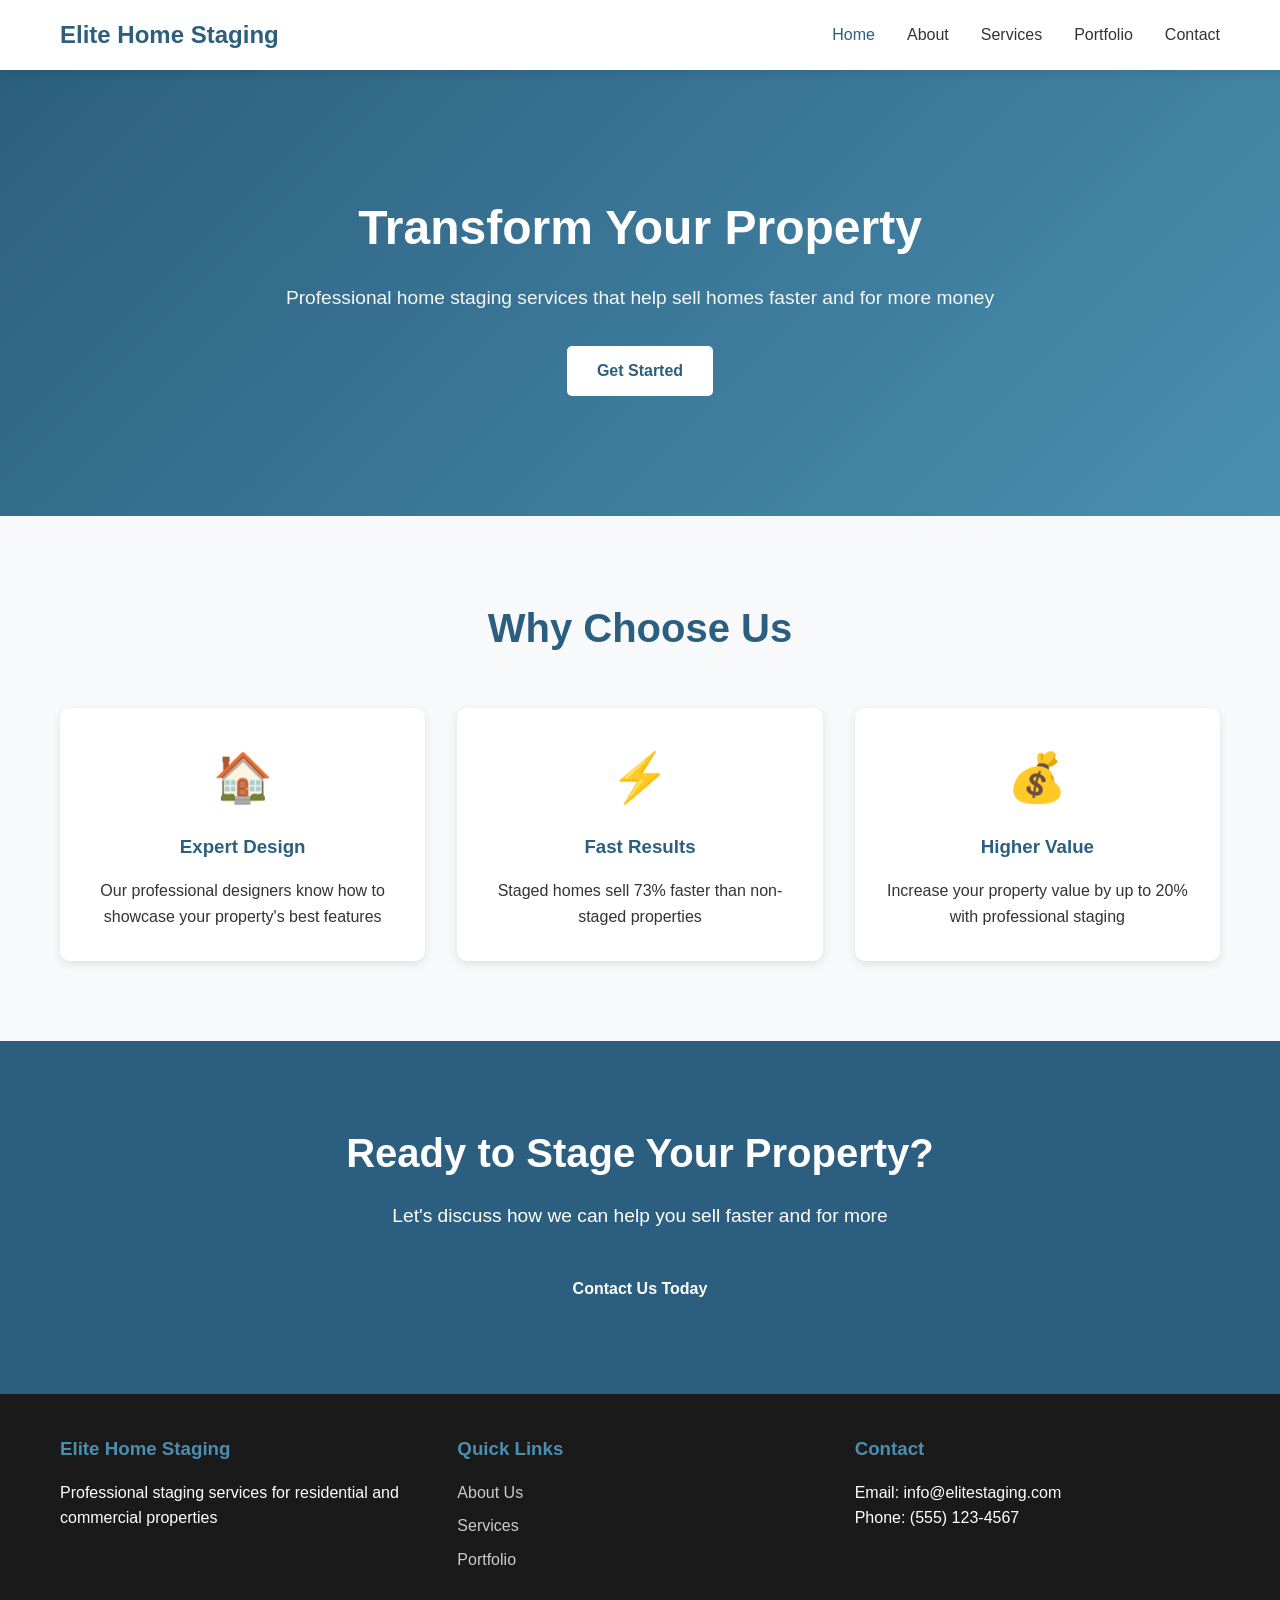
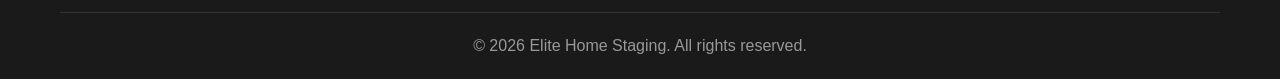
==== index.html @ 35482e5b "Initial commit - Elite Home Staging website" ====
<!DOCTYPE html>
<html lang="en">
<head>
    <meta charset="UTF-8">
    <meta name="viewport" content="width=device-width, initial-scale=1.0">
    <title>Elite Home Staging - Transform Your Space</title>
    <link rel="stylesheet" href="css/style.css">
</head>
<body>
    <!-- Navigation -->
    <nav class="navbar">
        <div class="container">
            <div class="logo">Elite Home Staging</div>
            <ul class="nav-menu">
                <li><a href="index.html" class="active">Home</a></li>
                <li><a href="about.html">About</a></li>
                <li><a href="services.html">Services</a></li>
                <li><a href="portfolio.html">Portfolio</a></li>
                <li><a href="contact.html">Contact</a></li>
            </ul>
            <div class="hamburger">
                <span></span>
                <span></span>
                <span></span>
            </div>
        </div>
    </nav>

    <!-- Hero Section -->
    <section class="hero">
        <div class="hero-content">
            <h1>Transform Your Property</h1>
            <p>Professional home staging services that help sell homes faster and for more money</p>
            <a href="contact.html" class="btn btn-primary">Get Started</a>
        </div>
    </section>

    <!-- Features Section -->
    <section class="features">
        <div class="container">
            <h2>Why Choose Us</h2>
            <div class="feature-grid">
                <div class="feature-card">
                    <div class="icon">🏠</div>
                    <h3>Expert Design</h3>
                    <p>Our professional designers know how to showcase your property's best features</p>
                </div>
                <div class="feature-card">
                    <div class="icon">⚡</div>
                    <h3>Fast Results</h3>
                    <p>Staged homes sell 73% faster than non-staged properties</p>
                </div>
                <div class="feature-card">
                    <div class="icon">💰</div>
                    <h3>Higher Value</h3>
                    <p>Increase your property value by up to 20% with professional staging</p>
                </div>
            </div>
        </div>
    </section>

    <!-- CTA Section -->
    <section class="cta">
        <div class="container">
            <h2>Ready to Stage Your Property?</h2>
            <p>Let's discuss how we can help you sell faster and for more</p>
            <a href="contact.html" class="btn btn-secondary">Contact Us Today</a>
        </div>
    </section>

    <!-- Footer -->
    <footer>
        <div class="container">
            <div class="footer-content">
                <div class="footer-section">
                    <h3>Elite Home Staging</h3>
                    <p>Professional staging services for residential and commercial properties</p>
                </div>
                <div class="footer-section">
                    <h3>Quick Links</h3>
                    <ul>
                        <li><a href="about.html">About Us</a></li>
                        <li><a href="services.html">Services</a></li>
                        <li><a href="portfolio.html">Portfolio</a></li>
                    </ul>
                </div>
                <div class="footer-section">
                    <h3>Contact</h3>
                    <p>Email: info@elitestaging.com</p>
                    <p>Phone: (555) 123-4567</p>
                </div>
            </div>
            <div class="footer-bottom">
                <p>&copy; 2026 Elite Home Staging. All rights reserved.</p>
            </div>
        </div>
    </footer>

    <script src="js/script.js"></script>
</body>
</html>
---- css/style.css ----
/* Reset and Base Styles */
* {
    margin: 0;
    padding: 0;
    box-sizing: border-box;
}

body {
    font-family: 'Segoe UI', Tahoma, Geneva, Verdana, sans-serif;
    line-height: 1.6;
    color: #333;
}

.container {
    max-width: 1200px;
    margin: 0 auto;
    padding: 0 20px;
}

/* Navigation */
.navbar {
    background: #fff;
    box-shadow: 0 2px 10px rgba(0,0,0,0.1);
    position: sticky;
    top: 0;
    z-index: 1000;
}

.navbar .container {
    display: flex;
    justify-content: space-between;
    align-items: center;
    padding: 1rem 20px;
}

.logo {
    font-size: 1.5rem;
    font-weight: bold;
    color: #2c5f7f;
}

.nav-menu {
    display: flex;
    list-style: none;
    gap: 2rem;
}

.nav-menu a {
    text-decoration: none;
    color: #333;
    font-weight: 500;
    transition: color 0.3s;
}

.nav-menu a:hover,
.nav-menu a.active {
    color: #2c5f7f;
}

.hamburger {
    display: none;
    flex-direction: column;
    cursor: pointer;
}

.hamburger span {
    width: 25px;
    height: 3px;
    background: #333;
    margin: 3px 0;
    transition: 0.3s;
}

/* Hero Section */
.hero {
    background: linear-gradient(135deg, #2c5f7f 0%, #4a8fb0 100%);
    color: white;
    padding: 120px 20px;
    text-align: center;
}

.hero-content h1 {
    font-size: 3rem;
    margin-bottom: 1rem;
}

.hero-content p {
    font-size: 1.2rem;
    margin-bottom: 2rem;
    opacity: 0.95;
}

/* Buttons */
.btn {
    display: inline-block;
    padding: 12px 30px;
    text-decoration: none;
    border-radius: 5px;
    font-weight: 600;
    transition: all 0.3s;
}

.btn-primary {
    background: white;
    color: #2c5f7f;
}

.btn-primary:hover {
    transform: translateY(-2px);
    box-shadow: 0 5px 15px rgba(0,0,0,0.2);
}

.btn-secondary {
    background: #2c5f7f;
    color: white;
}

.btn-secondary:hover {
    background: #1f4a63;
    transform: translateY(-2px);
}

/* Features Section */
.features {
    padding: 80px 20px;
    background: #f8f9fa;
}

.features h2 {
    text-align: center;
    font-size: 2.5rem;
    margin-bottom: 3rem;
    color: #2c5f7f;
}

.feature-grid {
    display: grid;
    grid-template-columns: repeat(auto-fit, minmax(300px, 1fr));
    gap: 2rem;
}

.feature-card {
    background: white;
    padding: 2rem;
    border-radius: 10px;
    text-align: center;
    box-shadow: 0 3px 10px rgba(0,0,0,0.1);
    transition: transform 0.3s;
}

.feature-card:hover {
    transform: translateY(-5px);
}

.feature-card .icon {
    font-size: 3rem;
    margin-bottom: 1rem;
}

.feature-card h3 {
    color: #2c5f7f;
    margin-bottom: 1rem;
}

/* CTA Section */
.cta {
    background: #2c5f7f;
    color: white;
    padding: 80px 20px;
    text-align: center;
}

.cta h2 {
    font-size: 2.5rem;
    margin-bottom: 1rem;
}

.cta p {
    font-size: 1.2rem;
    margin-bottom: 2rem;
}

/* Portfolio Gallery */
.gallery {
    display: grid;
    grid-template-columns: repeat(auto-fit, minmax(300px, 1fr));
    gap: 1.5rem;
    padding: 80px 20px;
}

.gallery-item {
    position: relative;
    overflow: hidden;
    border-radius: 10px;
    box-shadow: 0 3px 10px rgba(0,0,0,0.1);
    height: 300px;
    background: #e9ecef;
    display: flex;
    align-items: center;
    justify-content: center;
    color: #666;
}

.gallery-item:hover {
    transform: scale(1.02);
    transition: transform 0.3s;
}

/* Services */
.services-grid {
    display: grid;
    grid-template-columns: repeat(auto-fit, minmax(280px, 1fr));
    gap: 2rem;
    padding: 40px 20px;
}

.service-card {
    background: white;
    padding: 2rem;
    border-radius: 10px;
    border-left: 4px solid #2c5f7f;
    box-shadow: 0 3px 10px rgba(0,0,0,0.1);
}

.service-card h3 {
    color: #2c5f7f;
    margin-bottom: 1rem;
}

.service-card ul {
    list-style: none;
    padding-left: 0;
}

.service-card ul li:before {
    content: "✓ ";
    color: #2c5f7f;
    font-weight: bold;
}

/* Contact Form */
.contact-section {
    padding: 80px 20px;
    background: #f8f9fa;
}

.contact-content {
    max-width: 800px;
    margin: 0 auto;
}

.contact-form {
    background: white;
    padding: 2rem;
    border-radius: 10px;
    box-shadow: 0 3px 10px rgba(0,0,0,0.1);
}

.form-group {
    margin-bottom: 1.5rem;
}

.form-group label {
    display: block;
    margin-bottom: 0.5rem;
    font-weight: 600;
    color: #333;
}

.form-group input,
.form-group textarea {
    width: 100%;
    padding: 12px;
    border: 1px solid #ddd;
    border-radius: 5px;
    font-size: 1rem;
    font-family: inherit;
}

.form-group textarea {
    resize: vertical;
    min-height: 150px;
}

.form-group input:focus,
.form-group textarea:focus {
    outline: none;
    border-color: #2c5f7f;
}

/* About Page */
.about-section {
    padding: 80px 20px;
}

.about-content {
    max-width: 900px;
    margin: 0 auto;
}

.about-content h2 {
    color: #2c5f7f;
    margin-bottom: 1rem;
}

.team-grid {
    display: grid;
    grid-template-columns: repeat(auto-fit, minmax(250px, 1fr));
    gap: 2rem;
    margin-top: 3rem;
}

.team-member {
    text-align: center;
    padding: 1.5rem;
    background: white;
    border-radius: 10px;
    box-shadow: 0 3px 10px rgba(0,0,0,0.1);
}

.team-member .avatar {
    width: 150px;
    height: 150px;
    border-radius: 50%;
    background: #e9ecef;
    margin: 0 auto 1rem;
    display: flex;
    align-items: center;
    justify-content: center;
    font-size: 3rem;
}

.team-member h3 {
    color: #2c5f7f;
    margin-bottom: 0.5rem;
}

.team-member .role {
    color: #666;
    font-style: italic;
    margin-bottom: 1rem;
}

/* Footer */
footer {
    background: #1a1a1a;
    color: white;
    padding: 40px 20px 20px;
}

.footer-content {
    display: grid;
    grid-template-columns: repeat(auto-fit, minmax(250px, 1fr));
    gap: 2rem;
    margin-bottom: 2rem;
}

.footer-section h3 {
    margin-bottom: 1rem;
    color: #4a8fb0;
}

.footer-section ul {
    list-style: none;
}

.footer-section ul li {
    margin-bottom: 0.5rem;
}

.footer-section a {
    color: #ccc;
    text-decoration: none;
    transition: color 0.3s;
}

.footer-section a:hover {
    color: #4a8fb0;
}

.footer-bottom {
    text-align: center;
    padding-top: 20px;
    border-top: 1px solid #333;
    color: #999;
}

/* Page Header */
.page-header {
    background: linear-gradient(135deg, #2c5f7f 0%, #4a8fb0 100%);
    color: white;
    padding: 60px 20px;
    text-align: center;
}

.page-header h1 {
    font-size: 2.5rem;
}

/* Responsive Design */
@media (max-width: 768px) {
    .hamburger {
        display: flex;
    }

    .nav-menu {
        position: fixed;
        left: -100%;
        top: 70px;
        flex-direction: column;
        background: white;
        width: 100%;
        text-align: center;
        transition: 0.3s;
        box-shadow: 0 10px 27px rgba(0,0,0,0.1);
        padding: 2rem 0;
    }

    .nav-menu.active {
        left: 0;
    }

    .hero-content h1 {
        font-size: 2rem;
    }

    .hero-content p {
        font-size: 1rem;
    }

    .features h2,
    .cta h2 {
        font-size: 2rem;
    }

    .feature-grid,
    .services-grid,
    .team-grid {
        grid-template-columns: 1fr;
    }
}
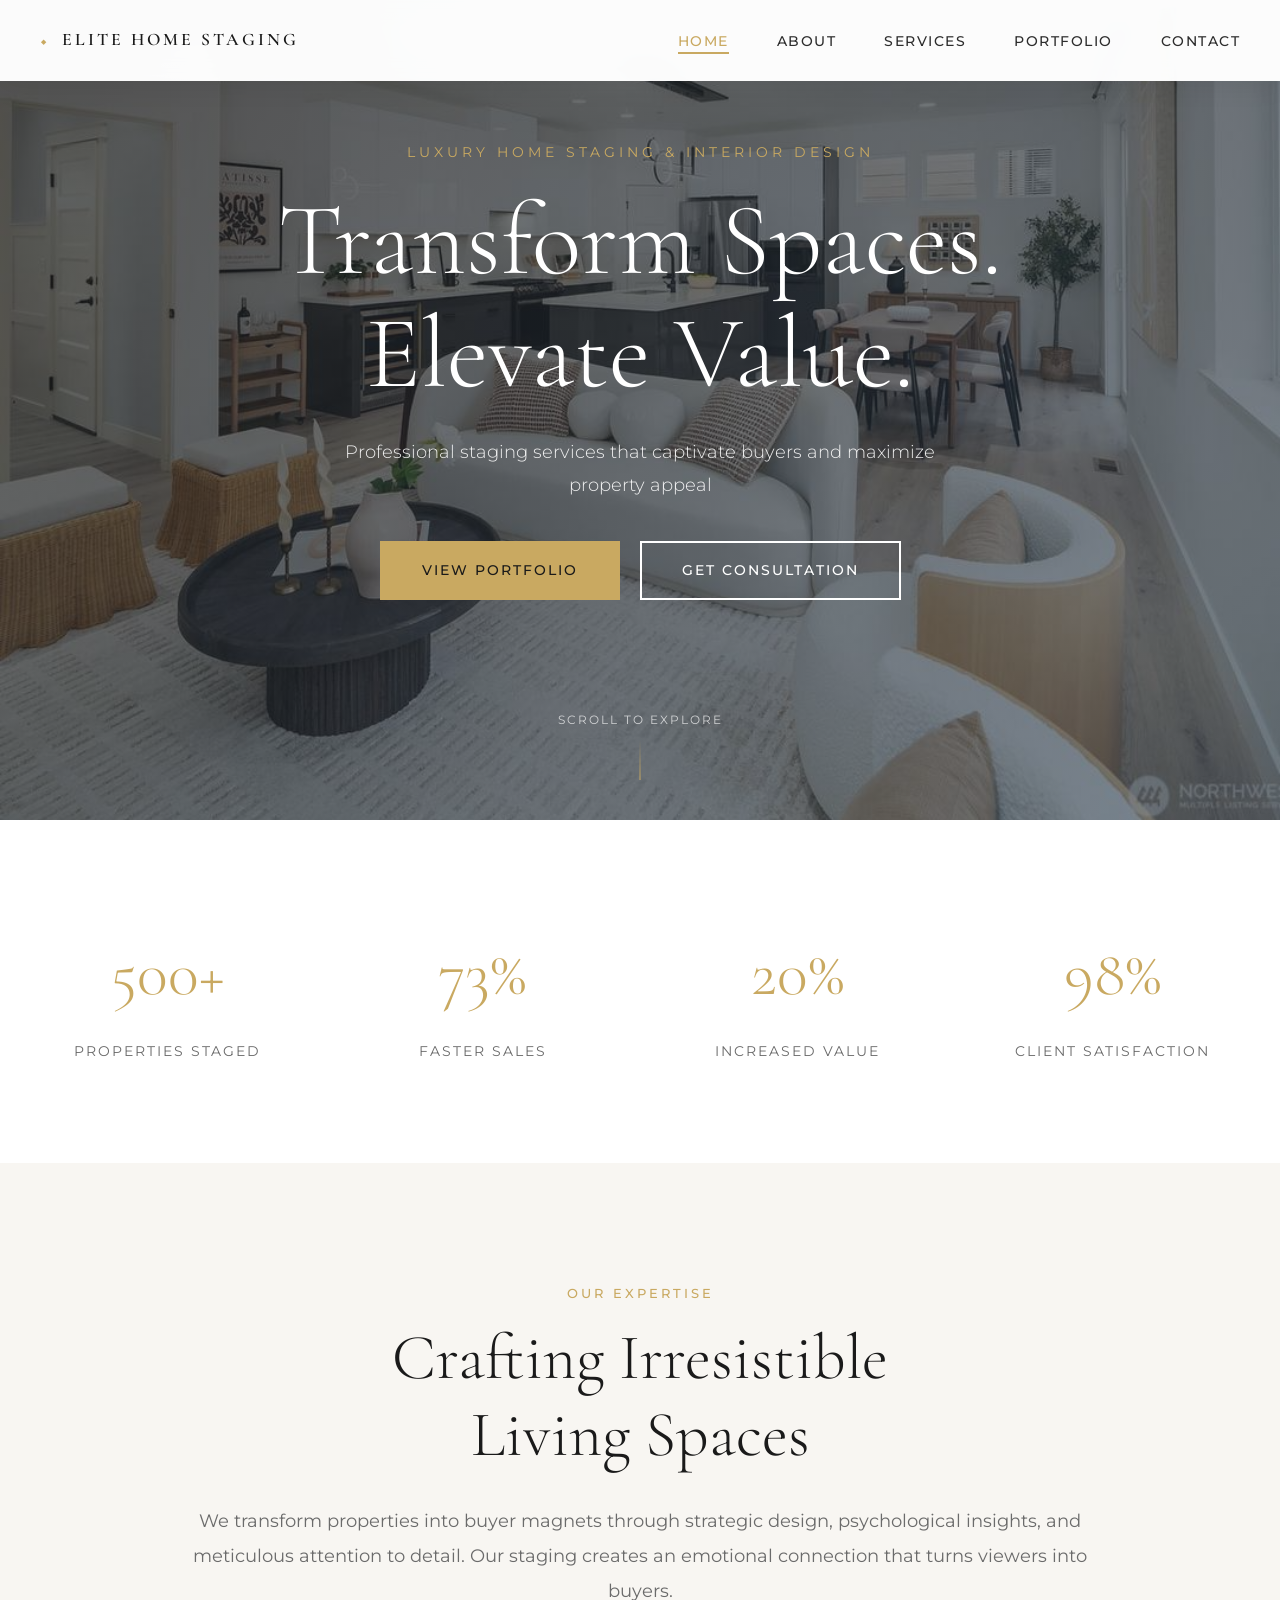
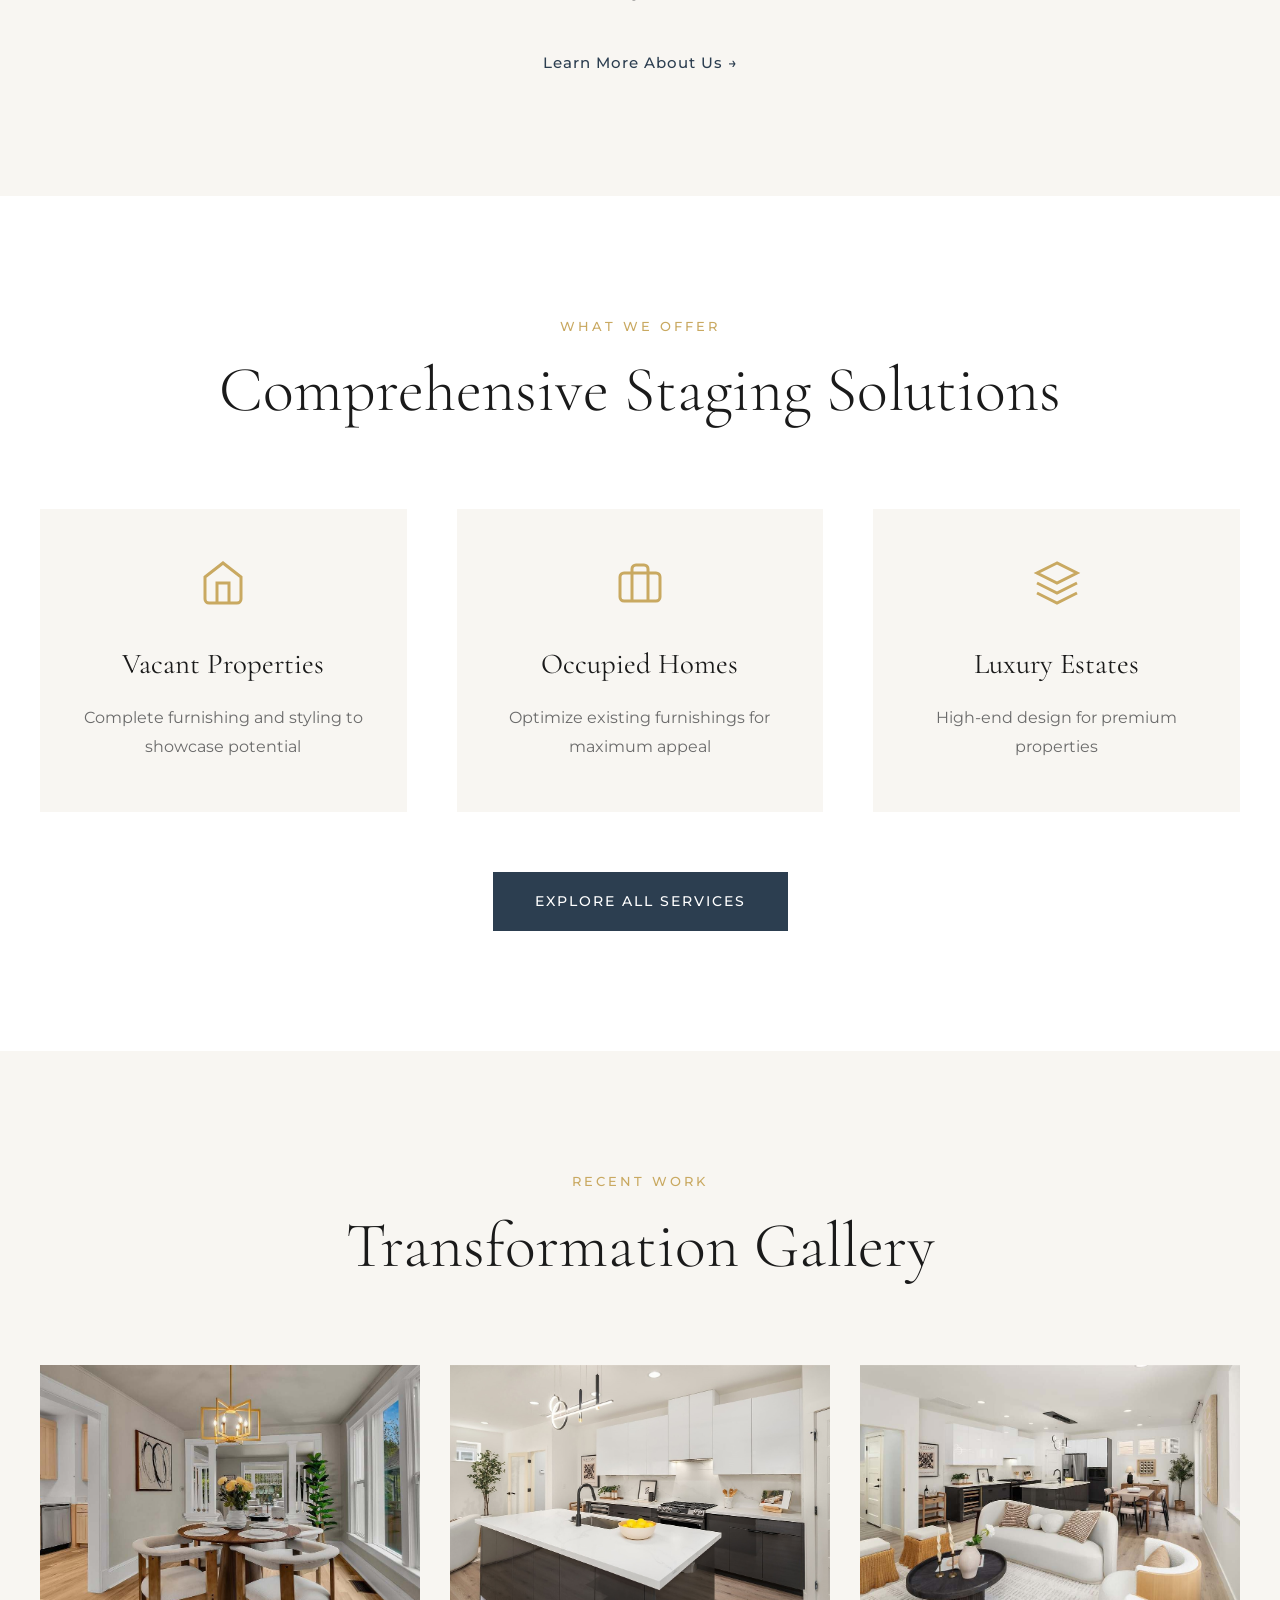
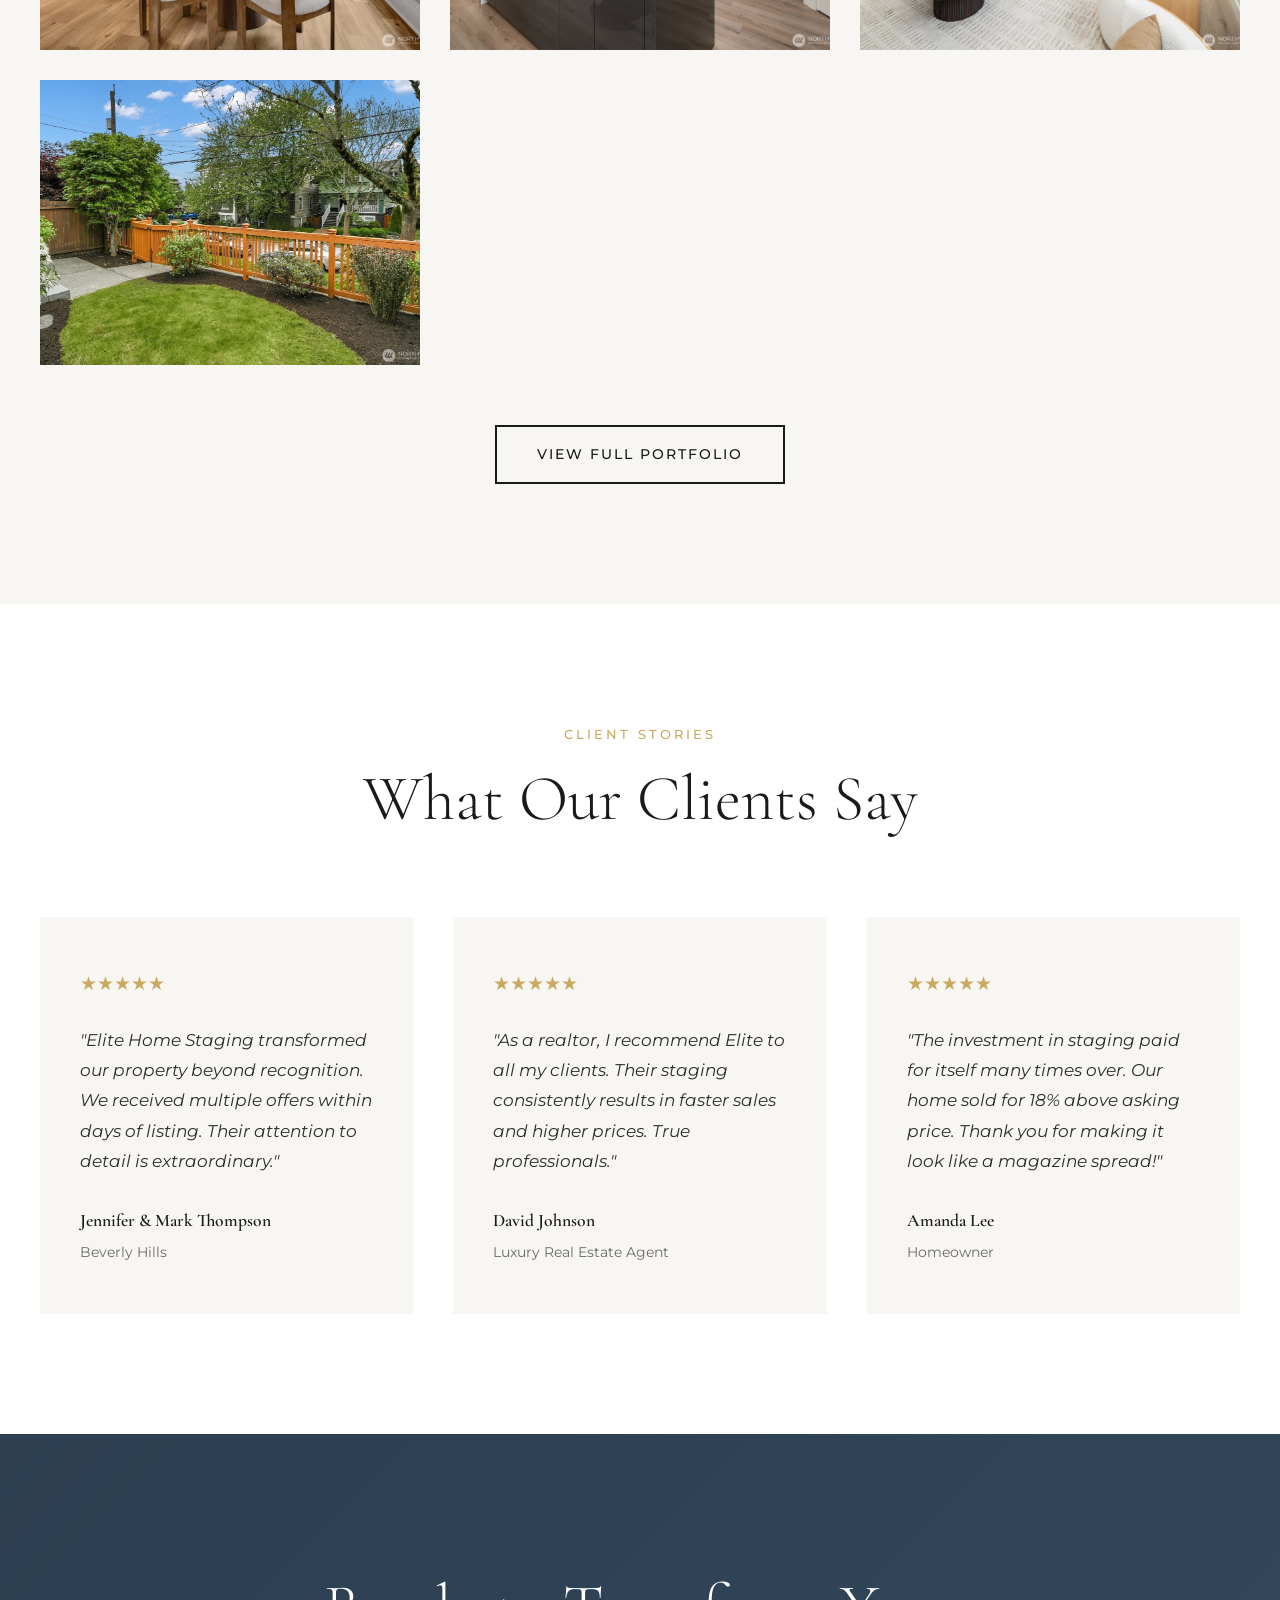
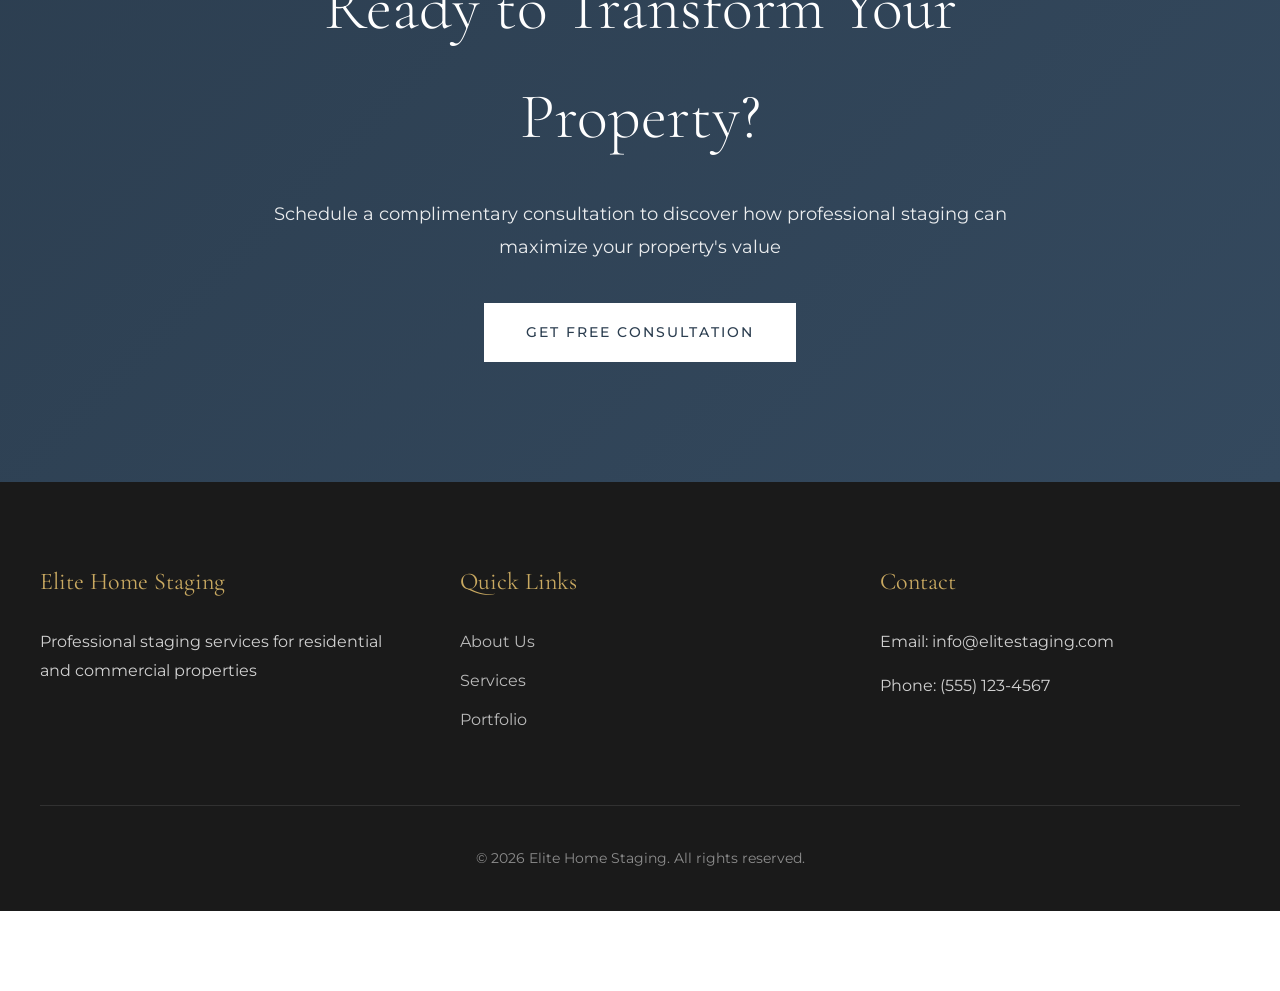
==== commit c759e69c: "Update with stunning professional staging photos - Replace placeholder images with real staging phot" ====
--- a/index.html
+++ b/index.html
@@ -3,14 +3,20 @@
 <head>
     <meta charset="UTF-8">
     <meta name="viewport" content="width=device-width, initial-scale=1.0">
-    <title>Elite Home Staging - Transform Your Space</title>
+    <title>Elite Home Staging - Luxury Property Transformation</title>
     <link rel="stylesheet" href="css/style.css">
+    <link rel="preconnect" href="https://fonts.googleapis.com">
+    <link rel="preconnect" href="https://fonts.gstatic.com" crossorigin>
+    <link href="https://fonts.googleapis.com/css2?family=Cormorant+Garamond:wght@300;400;600;700&family=Montserrat:wght@300;400;500;600&display=swap" rel="stylesheet">
 </head>
 <body>
     <!-- Navigation -->
     <nav class="navbar">
         <div class="container">
-            <div class="logo">Elite Home Staging</div>
+            <div class="logo">
+                <span class="logo-icon">◆</span>
+                <span class="logo-text">ELITE HOME STAGING</span>
+            </div>
             <ul class="nav-menu">
                 <li><a href="index.html" class="active">Home</a></li>
                 <li><a href="about.html">About</a></li>
@@ -28,43 +34,194 @@
 
     <!-- Hero Section -->
     <section class="hero">
+        <div class="hero-overlay"></div>
+        <div class="hero-background"></div>
         <div class="hero-content">
-            <h1>Transform Your Property</h1>
-            <p>Professional home staging services that help sell homes faster and for more money</p>
-            <a href="contact.html" class="btn btn-primary">Get Started</a>
-        </div>
-    </section>
-
-    <!-- Features Section -->
-    <section class="features">
-        <div class="container">
-            <h2>Why Choose Us</h2>
-            <div class="feature-grid">
-                <div class="feature-card">
-                    <div class="icon">🏠</div>
-                    <h3>Expert Design</h3>
-                    <p>Our professional designers know how to showcase your property's best features</p>
-                </div>
-                <div class="feature-card">
-                    <div class="icon">⚡</div>
-                    <h3>Fast Results</h3>
-                    <p>Staged homes sell 73% faster than non-staged properties</p>
-                </div>
-                <div class="feature-card">
-                    <div class="icon">💰</div>
-                    <h3>Higher Value</h3>
-                    <p>Increase your property value by up to 20% with professional staging</p>
+            <p class="hero-subtitle">Luxury Home Staging & Interior Design</p>
+            <h1 class="hero-title">Transform Spaces.<br>Elevate Value.</h1>
+            <p class="hero-description">Professional staging services that captivate buyers and maximize property appeal</p>
+            <div class="hero-buttons">
+                <a href="portfolio.html" class="btn btn-primary">View Portfolio</a>
+                <a href="contact.html" class="btn btn-outline">Get Consultation</a>
+            </div>
+        </div>
+        <div class="hero-scroll">
+            <span>Scroll to Explore</span>
+            <div class="scroll-indicator"></div>
+        </div>
+    </section>
+
+    <!-- Stats Section -->
+    <section class="stats-section">
+        <div class="container">
+            <div class="stats-grid">
+                <div class="stat-item">
+                    <h3 class="stat-number">500+</h3>
+                    <p class="stat-label">Properties Staged</p>
+                </div>
+                <div class="stat-item">
+                    <h3 class="stat-number">73%</h3>
+                    <p class="stat-label">Faster Sales</p>
+                </div>
+                <div class="stat-item">
+                    <h3 class="stat-number">20%</h3>
+                    <p class="stat-label">Increased Value</p>
+                </div>
+                <div class="stat-item">
+                    <h3 class="stat-number">98%</h3>
+                    <p class="stat-label">Client Satisfaction</p>
+                </div>
+            </div>
+        </div>
+    </section>
+
+    <!-- Intro Section -->
+    <section class="intro-section">
+        <div class="container">
+            <div class="intro-content">
+                <p class="section-subtitle">Our Expertise</p>
+                <h2 class="section-title">Crafting Irresistible<br>Living Spaces</h2>
+                <p class="intro-text">We transform properties into buyer magnets through strategic design,
+                psychological insights, and meticulous attention to detail. Our staging creates an emotional
+                connection that turns viewers into buyers.</p>
+                <a href="about.html" class="text-link">Learn More About Us →</a>
+            </div>
+        </div>
+    </section>
+
+    <!-- Services Preview -->
+    <section class="services-preview">
+        <div class="container">
+            <div class="services-header">
+                <p class="section-subtitle">What We Offer</p>
+                <h2 class="section-title">Comprehensive Staging Solutions</h2>
+            </div>
+            <div class="services-grid">
+                <div class="service-preview-card">
+                    <div class="service-icon">
+                        <svg width="48" height="48" viewBox="0 0 24 24" fill="none" stroke="currentColor" stroke-width="1.5">
+                            <path d="M3 9l9-7 9 7v11a2 2 0 0 1-2 2H5a2 2 0 0 1-2-2z"></path>
+                            <polyline points="9 22 9 12 15 12 15 22"></polyline>
+                        </svg>
+                    </div>
+                    <h3>Vacant Properties</h3>
+                    <p>Complete furnishing and styling to showcase potential</p>
+                </div>
+                <div class="service-preview-card">
+                    <div class="service-icon">
+                        <svg width="48" height="48" viewBox="0 0 24 24" fill="none" stroke="currentColor" stroke-width="1.5">
+                            <rect x="2" y="7" width="20" height="14" rx="2" ry="2"></rect>
+                            <path d="M16 21V5a2 2 0 0 0-2-2h-4a2 2 0 0 0-2 2v16"></path>
+                        </svg>
+                    </div>
+                    <h3>Occupied Homes</h3>
+                    <p>Optimize existing furnishings for maximum appeal</p>
+                </div>
+                <div class="service-preview-card">
+                    <div class="service-icon">
+                        <svg width="48" height="48" viewBox="0 0 24 24" fill="none" stroke="currentColor" stroke-width="1.5">
+                            <polygon points="12 2 2 7 12 12 22 7 12 2"></polygon>
+                            <polyline points="2 17 12 22 22 17"></polyline>
+                            <polyline points="2 12 12 17 22 12"></polyline>
+                        </svg>
+                    </div>
+                    <h3>Luxury Estates</h3>
+                    <p>High-end design for premium properties</p>
+                </div>
+            </div>
+            <div class="services-cta">
+                <a href="services.html" class="btn btn-secondary">Explore All Services</a>
+            </div>
+        </div>
+    </section>
+
+    <!-- Portfolio Teaser -->
+    <section class="portfolio-teaser">
+        <div class="container-fluid">
+            <div class="portfolio-header">
+                <p class="section-subtitle">Recent Work</p>
+                <h2 class="section-title">Transformation Gallery</h2>
+            </div>
+            <div class="portfolio-preview-grid">
+                <div class="portfolio-preview-item">
+                    <div class="portfolio-image-placeholder">
+                        <div class="portfolio-overlay">
+                            <span class="portfolio-label">Modern Living Room</span>
+                        </div>
+                    </div>
+                </div>
+                <div class="portfolio-preview-item">
+                    <div class="portfolio-image-placeholder">
+                        <div class="portfolio-overlay">
+                            <span class="portfolio-label">Luxury Kitchen</span>
+                        </div>
+                    </div>
+                </div>
+                <div class="portfolio-preview-item">
+                    <div class="portfolio-image-placeholder">
+                        <div class="portfolio-overlay">
+                            <span class="portfolio-label">Master Suite</span>
+                        </div>
+                    </div>
+                </div>
+                <div class="portfolio-preview-item">
+                    <div class="portfolio-image-placeholder">
+                        <div class="portfolio-overlay">
+                            <span class="portfolio-label">Contemporary Dining</span>
+                        </div>
+                    </div>
+                </div>
+            </div>
+            <div class="portfolio-cta">
+                <a href="portfolio.html" class="btn btn-outline-dark">View Full Portfolio</a>
+            </div>
+        </div>
+    </section>
+
+    <!-- Testimonials -->
+    <section class="testimonials-section">
+        <div class="container">
+            <div class="testimonials-header">
+                <p class="section-subtitle">Client Stories</p>
+                <h2 class="section-title">What Our Clients Say</h2>
+            </div>
+            <div class="testimonials-grid">
+                <div class="testimonial-card">
+                    <div class="testimonial-stars">★★★★★</div>
+                    <p class="testimonial-text">"Elite Home Staging transformed our property beyond recognition. We received multiple offers within days of listing. Their attention to detail is extraordinary."</p>
+                    <div class="testimonial-author">
+                        <strong>Jennifer & Mark Thompson</strong>
+                        <span>Beverly Hills</span>
+                    </div>
+                </div>
+                <div class="testimonial-card">
+                    <div class="testimonial-stars">★★★★★</div>
+                    <p class="testimonial-text">"As a realtor, I recommend Elite to all my clients. Their staging consistently results in faster sales and higher prices. True professionals."</p>
+                    <div class="testimonial-author">
+                        <strong>David Johnson</strong>
+                        <span>Luxury Real Estate Agent</span>
+                    </div>
+                </div>
+                <div class="testimonial-card">
+                    <div class="testimonial-stars">★★★★★</div>
+                    <p class="testimonial-text">"The investment in staging paid for itself many times over. Our home sold for 18% above asking price. Thank you for making it look like a magazine spread!"</p>
+                    <div class="testimonial-author">
+                        <strong>Amanda Lee</strong>
+                        <span>Homeowner</span>
+                    </div>
                 </div>
             </div>
         </div>
     </section>
 
     <!-- CTA Section -->
-    <section class="cta">
-        <div class="container">
-            <h2>Ready to Stage Your Property?</h2>
-            <p>Let's discuss how we can help you sell faster and for more</p>
-            <a href="contact.html" class="btn btn-secondary">Contact Us Today</a>
+    <section class="cta-section">
+        <div class="container">
+            <div class="cta-content">
+                <h2 class="cta-title">Ready to Transform Your Property?</h2>
+                <p class="cta-text">Schedule a complimentary consultation to discover how professional staging can maximize your property's value</p>
+                <a href="contact.html" class="btn btn-primary-light">Get Free Consultation</a>
+            </div>
         </div>
     </section>
 
--- a/css/style.css
+++ b/css/style.css
@@ -1,363 +1,715 @@
-/* Reset and Base Styles */
+/* ===================================
+   LUXURY HOME STAGING - PREMIUM DESIGN
+   =================================== */
+
+/* Reset and Variables */
+:root {
+    --primary-gold: #C9A961;
+    --primary-dark: #1a1a1a;
+    --primary-navy: #2C3E50;
+    --secondary-cream: #F8F6F2;
+    --accent-gold: #D4AF37;
+    --text-dark: #2d2d2d;
+    --text-light: #6b6b6b;
+    --white: #ffffff;
+
+    --font-heading: 'Cormorant Garamond', serif;
+    --font-body: 'Montserrat', sans-serif;
+
+    --transition: all 0.4s cubic-bezier(0.4, 0, 0.2, 1);
+}
+
 * {
     margin: 0;
     padding: 0;
     box-sizing: border-box;
 }
 
+html {
+    scroll-behavior: smooth;
+}
+
 body {
-    font-family: 'Segoe UI', Tahoma, Geneva, Verdana, sans-serif;
-    line-height: 1.6;
-    color: #333;
+    font-family: var(--font-body);
+    line-height: 1.7;
+    color: var(--text-dark);
+    background: var(--white);
+    overflow-x: hidden;
 }
 
 .container {
-    max-width: 1200px;
+    max-width: 1400px;
     margin: 0 auto;
-    padding: 0 20px;
-}
-
-/* Navigation */
+    padding: 0 40px;
+}
+
+.container-fluid {
+    max-width: 100%;
+    padding: 0 40px;
+}
+
+/* ===================================
+   NAVIGATION
+   =================================== */
+
 .navbar {
-    background: #fff;
-    box-shadow: 0 2px 10px rgba(0,0,0,0.1);
-    position: sticky;
+    position: fixed;
     top: 0;
+    left: 0;
+    right: 0;
+    background: rgba(255, 255, 255, 0.98);
+    backdrop-filter: blur(10px);
+    box-shadow: 0 2px 30px rgba(0, 0, 0, 0.08);
     z-index: 1000;
+    transition: var(--transition);
 }
 
 .navbar .container {
     display: flex;
     justify-content: space-between;
     align-items: center;
-    padding: 1rem 20px;
+    padding: 20px 40px;
 }
 
 .logo {
+    display: flex;
+    align-items: center;
+    gap: 12px;
+    font-family: var(--font-heading);
+    font-size: 1.1rem;
+    font-weight: 600;
+    letter-spacing: 3px;
+    color: var(--primary-dark);
+}
+
+.logo-icon {
+    color: var(--primary-gold);
     font-size: 1.5rem;
-    font-weight: bold;
-    color: #2c5f7f;
 }
 
 .nav-menu {
     display: flex;
     list-style: none;
-    gap: 2rem;
+    gap: 3rem;
 }
 
 .nav-menu a {
+    font-family: var(--font-body);
+    font-size: 0.85rem;
+    font-weight: 500;
+    letter-spacing: 1.5px;
+    text-transform: uppercase;
     text-decoration: none;
-    color: #333;
-    font-weight: 500;
-    transition: color 0.3s;
+    color: var(--text-dark);
+    transition: var(--transition);
+    position: relative;
+}
+
+.nav-menu a::after {
+    content: '';
+    position: absolute;
+    bottom: -5px;
+    left: 0;
+    width: 0;
+    height: 2px;
+    background: var(--primary-gold);
+    transition: var(--transition);
+}
+
+.nav-menu a:hover::after,
+.nav-menu a.active::after {
+    width: 100%;
 }
 
 .nav-menu a:hover,
 .nav-menu a.active {
-    color: #2c5f7f;
+    color: var(--primary-gold);
 }
 
 .hamburger {
     display: none;
     flex-direction: column;
     cursor: pointer;
+    gap: 5px;
 }
 
 .hamburger span {
-    width: 25px;
-    height: 3px;
-    background: #333;
-    margin: 3px 0;
-    transition: 0.3s;
-}
-
-/* Hero Section */
+    width: 28px;
+    height: 2px;
+    background: var(--primary-dark);
+    transition: var(--transition);
+}
+
+/* ===================================
+   HERO SECTION
+   =================================== */
+
 .hero {
-    background: linear-gradient(135deg, #2c5f7f 0%, #4a8fb0 100%);
-    color: white;
-    padding: 120px 20px;
-    text-align: center;
-}
-
-.hero-content h1 {
-    font-size: 3rem;
-    margin-bottom: 1rem;
-}
-
-.hero-content p {
-    font-size: 1.2rem;
-    margin-bottom: 2rem;
-    opacity: 0.95;
-}
-
-/* Buttons */
-.btn {
-    display: inline-block;
-    padding: 12px 30px;
-    text-decoration: none;
-    border-radius: 5px;
-    font-weight: 600;
-    transition: all 0.3s;
-}
-
-.btn-primary {
-    background: white;
-    color: #2c5f7f;
-}
-
-.btn-primary:hover {
-    transform: translateY(-2px);
-    box-shadow: 0 5px 15px rgba(0,0,0,0.2);
-}
-
-.btn-secondary {
-    background: #2c5f7f;
-    color: white;
-}
-
-.btn-secondary:hover {
-    background: #1f4a63;
-    transform: translateY(-2px);
-}
-
-/* Features Section */
-.features {
-    padding: 80px 20px;
-    background: #f8f9fa;
-}
-
-.features h2 {
-    text-align: center;
-    font-size: 2.5rem;
-    margin-bottom: 3rem;
-    color: #2c5f7f;
-}
-
-.feature-grid {
-    display: grid;
-    grid-template-columns: repeat(auto-fit, minmax(300px, 1fr));
-    gap: 2rem;
-}
-
-.feature-card {
-    background: white;
-    padding: 2rem;
-    border-radius: 10px;
-    text-align: center;
-    box-shadow: 0 3px 10px rgba(0,0,0,0.1);
-    transition: transform 0.3s;
-}
-
-.feature-card:hover {
-    transform: translateY(-5px);
-}
-
-.feature-card .icon {
-    font-size: 3rem;
-    margin-bottom: 1rem;
-}
-
-.feature-card h3 {
-    color: #2c5f7f;
-    margin-bottom: 1rem;
-}
-
-/* CTA Section */
-.cta {
-    background: #2c5f7f;
-    color: white;
-    padding: 80px 20px;
-    text-align: center;
-}
-
-.cta h2 {
-    font-size: 2.5rem;
-    margin-bottom: 1rem;
-}
-
-.cta p {
-    font-size: 1.2rem;
-    margin-bottom: 2rem;
-}
-
-/* Portfolio Gallery */
-.gallery {
-    display: grid;
-    grid-template-columns: repeat(auto-fit, minmax(300px, 1fr));
-    gap: 1.5rem;
-    padding: 80px 20px;
-}
-
-.gallery-item {
     position: relative;
-    overflow: hidden;
-    border-radius: 10px;
-    box-shadow: 0 3px 10px rgba(0,0,0,0.1);
-    height: 300px;
-    background: #e9ecef;
+    height: 100vh;
     display: flex;
     align-items: center;
     justify-content: center;
-    color: #666;
-}
-
-.gallery-item:hover {
-    transform: scale(1.02);
-    transition: transform 0.3s;
-}
-
-/* Services */
+    overflow: hidden;
+    margin-top: -80px;
+}
+
+.hero-background {
+    position: absolute;
+    top: 0;
+    left: 0;
+    right: 0;
+    bottom: 0;
+    background-image:
+        linear-gradient(135deg, rgba(26, 26, 26, 0.7) 0%, rgba(44, 62, 80, 0.6) 100%),
+        url('../images/hero.jpg');
+    background-size: cover;
+    background-position: center;
+    background-repeat: no-repeat;
+}
+
+.hero-overlay {
+    position: absolute;
+    top: 0;
+    left: 0;
+    right: 0;
+    bottom: 0;
+    background: radial-gradient(circle at center, transparent 0%, rgba(0, 0, 0, 0.3) 100%);
+}
+
+.hero-content {
+    position: relative;
+    z-index: 10;
+    text-align: center;
+    color: var(--white);
+    max-width: 900px;
+    padding: 0 20px;
+}
+
+.hero-subtitle {
+    font-family: var(--font-body);
+    font-size: 0.9rem;
+    font-weight: 400;
+    letter-spacing: 4px;
+    text-transform: uppercase;
+    color: var(--primary-gold);
+    margin-bottom: 20px;
+    opacity: 0;
+    animation: fadeInUp 1s ease forwards 0.3s;
+}
+
+.hero-title {
+    font-family: var(--font-heading);
+    font-size: clamp(3rem, 8vw, 6.5rem);
+    font-weight: 300;
+    line-height: 1.1;
+    margin-bottom: 25px;
+    opacity: 0;
+    animation: fadeInUp 1s ease forwards 0.5s;
+}
+
+.hero-description {
+    font-size: 1.15rem;
+    font-weight: 300;
+    line-height: 1.8;
+    color: rgba(255, 255, 255, 0.9);
+    margin-bottom: 40px;
+    max-width: 650px;
+    margin-left: auto;
+    margin-right: auto;
+    opacity: 0;
+    animation: fadeInUp 1s ease forwards 0.7s;
+}
+
+.hero-buttons {
+    display: flex;
+    gap: 20px;
+    justify-content: center;
+    flex-wrap: wrap;
+    opacity: 0;
+    animation: fadeInUp 1s ease forwards 0.9s;
+}
+
+.hero-scroll {
+    position: absolute;
+    bottom: 40px;
+    left: 50%;
+    transform: translateX(-50%);
+    text-align: center;
+    color: var(--white);
+    opacity: 0;
+    animation: fadeIn 1s ease forwards 1.2s;
+}
+
+.hero-scroll span {
+    display: block;
+    font-size: 0.75rem;
+    letter-spacing: 2px;
+    text-transform: uppercase;
+    margin-bottom: 10px;
+    opacity: 0.7;
+}
+
+.scroll-indicator {
+    width: 1px;
+    height: 40px;
+    background: linear-gradient(to bottom, transparent, var(--primary-gold));
+    margin: 0 auto;
+    animation: scrollDown 2s ease-in-out infinite;
+}
+
+@keyframes fadeInUp {
+    to {
+        opacity: 1;
+        transform: translateY(0);
+    }
+    from {
+        opacity: 0;
+        transform: translateY(30px);
+    }
+}
+
+@keyframes fadeIn {
+    to { opacity: 1; }
+    from { opacity: 0; }
+}
+
+@keyframes scrollDown {
+    0%, 100% { transform: translateY(0); opacity: 0.4; }
+    50% { transform: translateY(15px); opacity: 1; }
+}
+
+/* ===================================
+   BUTTONS
+   =================================== */
+
+.btn {
+    display: inline-block;
+    padding: 16px 40px;
+    font-family: var(--font-body);
+    font-size: 0.85rem;
+    font-weight: 500;
+    letter-spacing: 2px;
+    text-transform: uppercase;
+    text-decoration: none;
+    border: 2px solid transparent;
+    border-radius: 0;
+    cursor: pointer;
+    transition: var(--transition);
+}
+
+.btn-primary {
+    background: var(--primary-gold);
+    color: var(--primary-dark);
+    border-color: var(--primary-gold);
+}
+
+.btn-primary:hover {
+    background: transparent;
+    color: var(--primary-gold);
+    transform: translateY(-2px);
+    box-shadow: 0 10px 30px rgba(201, 169, 97, 0.3);
+}
+
+.btn-outline {
+    background: transparent;
+    color: var(--white);
+    border-color: var(--white);
+}
+
+.btn-outline:hover {
+    background: var(--white);
+    color: var(--primary-dark);
+    transform: translateY(-2px);
+}
+
+.btn-secondary {
+    background: var(--primary-navy);
+    color: var(--white);
+    border-color: var(--primary-navy);
+}
+
+.btn-secondary:hover {
+    background: transparent;
+    color: var(--primary-navy);
+    border-color: var(--primary-navy);
+    transform: translateY(-2px);
+}
+
+.btn-outline-dark {
+    background: transparent;
+    color: var(--primary-dark);
+    border-color: var(--primary-dark);
+}
+
+.btn-outline-dark:hover {
+    background: var(--primary-dark);
+    color: var(--white);
+    transform: translateY(-2px);
+}
+
+.btn-primary-light {
+    background: var(--white);
+    color: var(--primary-navy);
+    border-color: var(--white);
+}
+
+.btn-primary-light:hover {
+    background: transparent;
+    color: var(--white);
+    border-color: var(--white);
+    transform: translateY(-2px);
+}
+
+/* ===================================
+   STATS SECTION
+   =================================== */
+
+.stats-section {
+    background: var(--white);
+    padding: 100px 0;
+}
+
+.stats-grid {
+    display: grid;
+    grid-template-columns: repeat(auto-fit, minmax(200px, 1fr));
+    gap: 60px;
+    text-align: center;
+}
+
+.stat-number {
+    font-family: var(--font-heading);
+    font-size: 4rem;
+    font-weight: 300;
+    color: var(--primary-gold);
+    margin-bottom: 10px;
+}
+
+.stat-label {
+    font-size: 0.9rem;
+    font-weight: 400;
+    letter-spacing: 2px;
+    text-transform: uppercase;
+    color: var(--text-light);
+}
+
+/* ===================================
+   SECTION STYLES
+   =================================== */
+
+.section-subtitle {
+    font-size: 0.8rem;
+    font-weight: 500;
+    letter-spacing: 3px;
+    text-transform: uppercase;
+    color: var(--primary-gold);
+    margin-bottom: 15px;
+}
+
+.section-title {
+    font-family: var(--font-heading);
+    font-size: clamp(2.5rem, 5vw, 4rem);
+    font-weight: 300;
+    line-height: 1.2;
+    color: var(--primary-dark);
+    margin-bottom: 30px;
+}
+
+/* ===================================
+   INTRO SECTION
+   =================================== */
+
+.intro-section {
+    background: var(--secondary-cream);
+    padding: 120px 0;
+}
+
+.intro-content {
+    max-width: 900px;
+    margin: 0 auto;
+    text-align: center;
+}
+
+.intro-text {
+    font-size: 1.15rem;
+    line-height: 1.9;
+    color: var(--text-light);
+    margin-bottom: 40px;
+}
+
+.text-link {
+    font-size: 0.95rem;
+    font-weight: 500;
+    letter-spacing: 1px;
+    color: var(--primary-navy);
+    text-decoration: none;
+    transition: var(--transition);
+}
+
+.text-link:hover {
+    color: var(--primary-gold);
+}
+
+/* ===================================
+   SERVICES PREVIEW
+   =================================== */
+
+.services-preview {
+    background: var(--white);
+    padding: 120px 0;
+}
+
+.services-header {
+    text-align: center;
+    margin-bottom: 80px;
+}
+
 .services-grid {
     display: grid;
-    grid-template-columns: repeat(auto-fit, minmax(280px, 1fr));
-    gap: 2rem;
-    padding: 40px 20px;
-}
-
-.service-card {
-    background: white;
-    padding: 2rem;
-    border-radius: 10px;
-    border-left: 4px solid #2c5f7f;
-    box-shadow: 0 3px 10px rgba(0,0,0,0.1);
-}
-
-.service-card h3 {
-    color: #2c5f7f;
-    margin-bottom: 1rem;
-}
-
-.service-card ul {
-    list-style: none;
-    padding-left: 0;
-}
-
-.service-card ul li:before {
-    content: "✓ ";
-    color: #2c5f7f;
-    font-weight: bold;
-}
-
-/* Contact Form */
-.contact-section {
-    padding: 80px 20px;
-    background: #f8f9fa;
-}
-
-.contact-content {
+    grid-template-columns: repeat(auto-fit, minmax(320px, 1fr));
+    gap: 50px;
+    margin-bottom: 60px;
+}
+
+.service-preview-card {
+    text-align: center;
+    padding: 50px 30px;
+    background: var(--secondary-cream);
+    transition: var(--transition);
+}
+
+.service-preview-card:hover {
+    transform: translateY(-10px);
+    box-shadow: 0 20px 60px rgba(0, 0, 0, 0.1);
+}
+
+.service-icon {
+    color: var(--primary-gold);
+    margin-bottom: 25px;
+}
+
+.service-preview-card h3 {
+    font-family: var(--font-heading);
+    font-size: 1.8rem;
+    font-weight: 400;
+    color: var(--primary-dark);
+    margin-bottom: 15px;
+}
+
+.service-preview-card p {
+    color: var(--text-light);
+    line-height: 1.8;
+}
+
+.services-cta {
+    text-align: center;
+    margin-top: 60px;
+}
+
+/* ===================================
+   PORTFOLIO TEASER
+   =================================== */
+
+.portfolio-teaser {
+    background: var(--secondary-cream);
+    padding: 120px 0;
+}
+
+.portfolio-header {
+    text-align: center;
+    margin-bottom: 80px;
+}
+
+.portfolio-preview-grid {
+    display: grid;
+    grid-template-columns: repeat(auto-fit, minmax(300px, 1fr));
+    gap: 30px;
+    margin-bottom: 60px;
+}
+
+.portfolio-preview-item {
+    position: relative;
+    overflow: hidden;
+    aspect-ratio: 4/3;
+}
+
+.portfolio-image-placeholder {
+    width: 100%;
+    height: 100%;
+    background: linear-gradient(135deg, #e0e0e0 0%, #f5f5f5 100%);
+    background-size: cover;
+    background-position: center;
+    position: relative;
+    transition: var(--transition);
+}
+
+.portfolio-preview-item:nth-child(1) .portfolio-image-placeholder {
+    background-image: url('../images/exterior-modern.jpg');
+}
+
+.portfolio-preview-item:nth-child(2) .portfolio-image-placeholder {
+    background-image: url('../images/kitchen-modern.jpg');
+}
+
+.portfolio-preview-item:nth-child(3) .portfolio-image-placeholder {
+    background-image: url('../images/hero.jpg');
+}
+
+.portfolio-preview-item:nth-child(4) .portfolio-image-placeholder {
+    background-image: url('../images/dining-sophisticated.jpg');
+}
+
+.portfolio-preview-item:hover .portfolio-image-placeholder {
+    transform: scale(1.05);
+}
+
+.portfolio-overlay {
+    position: absolute;
+    bottom: 0;
+    left: 0;
+    right: 0;
+    padding: 30px;
+    background: linear-gradient(to top, rgba(0, 0, 0, 0.8) 0%, transparent 100%);
+    transform: translateY(100%);
+    transition: var(--transition);
+}
+
+.portfolio-preview-item:hover .portfolio-overlay {
+    transform: translateY(0);
+}
+
+.portfolio-label {
+    font-family: var(--font-heading);
+    font-size: 1.5rem;
+    color: var(--white);
+}
+
+.portfolio-cta {
+    text-align: center;
+    margin-top: 60px;
+}
+
+/* ===================================
+   TESTIMONIALS
+   =================================== */
+
+.testimonials-section {
+    background: var(--white);
+    padding: 120px 0;
+}
+
+.testimonials-header {
+    text-align: center;
+    margin-bottom: 80px;
+}
+
+.testimonials-grid {
+    display: grid;
+    grid-template-columns: repeat(auto-fit, minmax(320px, 1fr));
+    gap: 40px;
+}
+
+.testimonial-card {
+    background: var(--secondary-cream);
+    padding: 50px 40px;
+    transition: var(--transition);
+}
+
+.testimonial-card:hover {
+    transform: translateY(-5px);
+    box-shadow: 0 15px 50px rgba(0, 0, 0, 0.08);
+}
+
+.testimonial-stars {
+    color: var(--primary-gold);
+    font-size: 1.2rem;
+    margin-bottom: 25px;
+}
+
+.testimonial-text {
+    font-size: 1.05rem;
+    line-height: 1.8;
+    color: var(--text-dark);
+    margin-bottom: 30px;
+    font-style: italic;
+}
+
+.testimonial-author {
+    display: flex;
+    flex-direction: column;
+    gap: 5px;
+}
+
+.testimonial-author strong {
+    font-family: var(--font-heading);
+    font-size: 1.1rem;
+    font-weight: 600;
+    color: var(--primary-dark);
+}
+
+.testimonial-author span {
+    font-size: 0.85rem;
+    color: var(--text-light);
+}
+
+/* ===================================
+   CTA SECTION
+   =================================== */
+
+.cta-section {
+    background: linear-gradient(135deg, var(--primary-navy) 0%, #34495E 100%);
+    padding: 120px 0;
+    text-align: center;
+}
+
+.cta-content {
     max-width: 800px;
     margin: 0 auto;
 }
 
-.contact-form {
-    background: white;
-    padding: 2rem;
-    border-radius: 10px;
-    box-shadow: 0 3px 10px rgba(0,0,0,0.1);
-}
-
-.form-group {
-    margin-bottom: 1.5rem;
-}
-
-.form-group label {
-    display: block;
-    margin-bottom: 0.5rem;
-    font-weight: 600;
-    color: #333;
-}
-
-.form-group input,
-.form-group textarea {
-    width: 100%;
-    padding: 12px;
-    border: 1px solid #ddd;
-    border-radius: 5px;
-    font-size: 1rem;
-    font-family: inherit;
-}
-
-.form-group textarea {
-    resize: vertical;
-    min-height: 150px;
-}
-
-.form-group input:focus,
-.form-group textarea:focus {
-    outline: none;
-    border-color: #2c5f7f;
-}
-
-/* About Page */
-.about-section {
-    padding: 80px 20px;
-}
-
-.about-content {
-    max-width: 900px;
-    margin: 0 auto;
-}
-
-.about-content h2 {
-    color: #2c5f7f;
-    margin-bottom: 1rem;
-}
-
-.team-grid {
-    display: grid;
-    grid-template-columns: repeat(auto-fit, minmax(250px, 1fr));
-    gap: 2rem;
-    margin-top: 3rem;
-}
-
-.team-member {
-    text-align: center;
-    padding: 1.5rem;
-    background: white;
-    border-radius: 10px;
-    box-shadow: 0 3px 10px rgba(0,0,0,0.1);
-}
-
-.team-member .avatar {
-    width: 150px;
-    height: 150px;
-    border-radius: 50%;
-    background: #e9ecef;
-    margin: 0 auto 1rem;
-    display: flex;
-    align-items: center;
-    justify-content: center;
-    font-size: 3rem;
-}
-
-.team-member h3 {
-    color: #2c5f7f;
-    margin-bottom: 0.5rem;
-}
-
-.team-member .role {
-    color: #666;
-    font-style: italic;
-    margin-bottom: 1rem;
-}
-
-/* Footer */
+.cta-title {
+    font-family: var(--font-heading);
+    font-size: clamp(2.5rem, 5vw, 4rem);
+    font-weight: 300;
+    color: var(--white);
+    margin-bottom: 25px;
+}
+
+.cta-text {
+    font-size: 1.15rem;
+    line-height: 1.8;
+    color: rgba(255, 255, 255, 0.9);
+    margin-bottom: 40px;
+}
+
+/* ===================================
+   FOOTER
+   =================================== */
+
 footer {
-    background: #1a1a1a;
-    color: white;
-    padding: 40px 20px 20px;
+    background: var(--primary-dark);
+    color: rgba(255, 255, 255, 0.8);
+    padding: 80px 0 40px;
 }
 
 .footer-content {
     display: grid;
     grid-template-columns: repeat(auto-fit, minmax(250px, 1fr));
-    gap: 2rem;
-    margin-bottom: 2rem;
+    gap: 60px;
+    margin-bottom: 60px;
 }
 
 .footer-section h3 {
-    margin-bottom: 1rem;
-    color: #4a8fb0;
+    font-family: var(--font-heading);
+    font-size: 1.5rem;
+    font-weight: 400;
+    color: var(--primary-gold);
+    margin-bottom: 25px;
+}
+
+.footer-section p {
+    line-height: 1.8;
+    margin-bottom: 15px;
 }
 
 .footer-section ul {
@@ -365,40 +717,50 @@
 }
 
 .footer-section ul li {
-    margin-bottom: 0.5rem;
+    margin-bottom: 12px;
 }
 
 .footer-section a {
-    color: #ccc;
+    color: rgba(255, 255, 255, 0.7);
     text-decoration: none;
-    transition: color 0.3s;
+    transition: var(--transition);
 }
 
 .footer-section a:hover {
-    color: #4a8fb0;
+    color: var(--primary-gold);
 }
 
 .footer-bottom {
     text-align: center;
-    padding-top: 20px;
-    border-top: 1px solid #333;
-    color: #999;
-}
-
-/* Page Header */
-.page-header {
-    background: linear-gradient(135deg, #2c5f7f 0%, #4a8fb0 100%);
-    color: white;
-    padding: 60px 20px;
-    text-align: center;
-}
-
-.page-header h1 {
-    font-size: 2.5rem;
-}
-
-/* Responsive Design */
+    padding-top: 40px;
+    border-top: 1px solid rgba(255, 255, 255, 0.1);
+    color: rgba(255, 255, 255, 0.5);
+    font-size: 0.9rem;
+}
+
+/* ===================================
+   RESPONSIVE DESIGN
+   =================================== */
+
+@media (max-width: 1024px) {
+    .container {
+        padding: 0 30px;
+    }
+
+    .hero-title {
+        font-size: 4rem;
+    }
+
+    .stats-grid {
+        gap: 40px;
+    }
+}
+
 @media (max-width: 768px) {
+    .navbar .container {
+        padding: 15px 20px;
+    }
+
     .hamburger {
         display: flex;
     }
@@ -408,34 +770,400 @@
         left: -100%;
         top: 70px;
         flex-direction: column;
-        background: white;
+        background: var(--white);
         width: 100%;
         text-align: center;
-        transition: 0.3s;
-        box-shadow: 0 10px 27px rgba(0,0,0,0.1);
-        padding: 2rem 0;
+        transition: var(--transition);
+        box-shadow: 0 10px 40px rgba(0, 0, 0, 0.1);
+        padding: 40px 0;
+        gap: 1.5rem;
     }
 
     .nav-menu.active {
         left: 0;
     }
 
-    .hero-content h1 {
+    .hero {
+        height: auto;
+        min-height: 100vh;
+        padding: 140px 20px 80px;
+    }
+
+    .hero-title {
+        font-size: 3rem;
+    }
+
+    .hero-buttons {
+        flex-direction: column;
+        align-items: center;
+    }
+
+    .btn {
+        width: 100%;
+        max-width: 300px;
+    }
+
+    .stats-grid {
+        grid-template-columns: repeat(2, 1fr);
+        gap: 40px;
+    }
+
+    .services-grid,
+    .testimonials-grid {
+        grid-template-columns: 1fr;
+    }
+
+    .portfolio-preview-grid {
+        grid-template-columns: 1fr;
+    }
+
+    .container {
+        padding: 0 20px;
+    }
+
+    .intro-section,
+    .services-preview,
+    .portfolio-teaser,
+    .testimonials-section,
+    .cta-section {
+        padding: 80px 0;
+    }
+}
+
+@media (max-width: 480px) {
+    .logo-text {
+        font-size: 0.8rem;
+    }
+
+    .hero-title {
+        font-size: 2.5rem;
+    }
+
+    .section-title {
         font-size: 2rem;
     }
 
-    .hero-content p {
-        font-size: 1rem;
-    }
-
-    .features h2,
-    .cta h2 {
-        font-size: 2rem;
-    }
-
-    .feature-grid,
-    .services-grid,
-    .team-grid {
+    .stats-grid {
         grid-template-columns: 1fr;
     }
-}
+
+    .stat-number {
+        font-size: 3rem;
+    }
+}
+
+/* ===================================
+   PAGE-SPECIFIC STYLES
+   =================================== */
+
+/* Page Header */
+.page-header {
+    background: linear-gradient(135deg, var(--primary-navy) 0%, #34495E 100%);
+    color: var(--white);
+    padding: 160px 20px 100px;
+    text-align: center;
+    margin-top: -80px;
+}
+
+.page-header h1 {
+    font-family: var(--font-heading);
+    font-size: clamp(2.5rem, 6vw, 4.5rem);
+    font-weight: 300;
+    margin-bottom: 20px;
+}
+
+.page-header p {
+    font-size: 1.15rem;
+    opacity: 0.9;
+}
+
+/* About Page */
+.about-section {
+    padding: 100px 0;
+}
+
+.about-content {
+    max-width: 1000px;
+    margin: 0 auto;
+}
+
+.about-content h2 {
+    font-family: var(--font-heading);
+    font-size: 2.5rem;
+    font-weight: 300;
+    color: var(--primary-dark);
+    margin-bottom: 30px;
+}
+
+.about-content p {
+    font-size: 1.1rem;
+    line-height: 1.9;
+    color: var(--text-light);
+    margin-bottom: 25px;
+}
+
+.team-grid {
+    display: grid;
+    grid-template-columns: repeat(auto-fit, minmax(280px, 1fr));
+    gap: 40px;
+    margin-top: 80px;
+}
+
+.team-member {
+    text-align: center;
+    padding: 40px;
+    background: var(--secondary-cream);
+    transition: var(--transition);
+}
+
+.team-member:hover {
+    transform: translateY(-10px);
+    box-shadow: 0 20px 60px rgba(0, 0, 0, 0.1);
+}
+
+.avatar {
+    width: 150px;
+    height: 150px;
+    border-radius: 50%;
+    background: linear-gradient(135deg, var(--primary-gold), var(--accent-gold));
+    margin: 0 auto 25px;
+    display: flex;
+    align-items: center;
+    justify-content: center;
+    font-size: 4rem;
+}
+
+.team-member h3 {
+    font-family: var(--font-heading);
+    font-size: 1.8rem;
+    font-weight: 400;
+    color: var(--primary-dark);
+    margin-bottom: 10px;
+}
+
+.role {
+    font-size: 0.9rem;
+    font-weight: 500;
+    letter-spacing: 1px;
+    color: var(--primary-gold);
+    text-transform: uppercase;
+    margin-bottom: 20px;
+}
+
+/* Services Page */
+.services-grid-full {
+    display: grid;
+    grid-template-columns: repeat(auto-fit, minmax(350px, 1fr));
+    gap: 40px;
+    padding: 40px 0;
+}
+
+.service-card {
+    background: var(--secondary-cream);
+    padding: 50px 40px;
+    border-left: 3px solid var(--primary-gold);
+    transition: var(--transition);
+}
+
+.service-card:hover {
+    transform: translateX(10px);
+    box-shadow: 0 15px 50px rgba(0, 0, 0, 0.08);
+}
+
+.service-card h3 {
+    font-family: var(--font-heading);
+    font-size: 2rem;
+    font-weight: 400;
+    color: var(--primary-dark);
+    margin-bottom: 20px;
+}
+
+.service-card p {
+    line-height: 1.8;
+    color: var(--text-light);
+    margin-bottom: 25px;
+}
+
+.service-card ul {
+    list-style: none;
+}
+
+.service-card ul li {
+    padding-left: 25px;
+    position: relative;
+    margin-bottom: 12px;
+    color: var(--text-dark);
+}
+
+.service-card ul li:before {
+    content: "✓";
+    position: absolute;
+    left: 0;
+    color: var(--primary-gold);
+    font-weight: bold;
+}
+
+/* Portfolio Page */
+.gallery {
+    display: grid;
+    grid-template-columns: repeat(auto-fit, minmax(350px, 1fr));
+    gap: 30px;
+    padding: 80px 0;
+}
+
+.gallery-item {
+    position: relative;
+    overflow: hidden;
+    aspect-ratio: 4/3;
+    background: linear-gradient(135deg, #e0e0e0 0%, #f5f5f5 100%);
+    background-size: cover;
+    background-position: center;
+    display: flex;
+    align-items: center;
+    justify-content: center;
+    transition: var(--transition);
+    cursor: pointer;
+}
+
+.gallery-item:nth-child(1) {
+    background-image: url('../images/exterior-modern.jpg');
+}
+
+.gallery-item:nth-child(2) {
+    background-image: url('../images/kitchen-modern.jpg');
+}
+
+.gallery-item:nth-child(3) {
+    background-image: url('../images/hero.jpg');
+}
+
+.gallery-item:nth-child(4) {
+    background-image: url('../images/dining-sophisticated.jpg');
+}
+
+.gallery-item:nth-child(5) {
+    background-image: url('../images/kitchen-island.jpg');
+}
+
+.gallery-item:nth-child(6) {
+    background-image: url('../images/interior-modern.jpg');
+}
+
+.gallery-item:nth-child(7) {
+    background-image: url('../images/reading-nook.jpg');
+}
+
+.gallery-item:nth-child(8) {
+    background-image: url('../images/entryway.jpg');
+}
+
+.gallery-item:nth-child(9) {
+    background-image: url('../images/dining-kitchen.jpg');
+}
+
+.gallery-item:hover {
+    transform: scale(1.03);
+    box-shadow: 0 20px 60px rgba(0, 0, 0, 0.15);
+}
+
+.gallery-overlay {
+    position: absolute;
+    bottom: 0;
+    left: 0;
+    right: 0;
+    padding: 30px;
+    background: linear-gradient(to top, rgba(0, 0, 0, 0.85) 0%, transparent 100%);
+    transform: translateY(100%);
+    transition: var(--transition);
+}
+
+.gallery-item:hover .gallery-overlay {
+    transform: translateY(0);
+}
+
+.gallery-overlay h3 {
+    font-family: var(--font-heading);
+    font-size: 1.8rem;
+    font-weight: 300;
+    color: var(--white);
+    margin: 0;
+}
+
+/* Contact Page */
+.contact-section {
+    padding: 100px 0;
+    background: var(--secondary-cream);
+}
+
+.contact-content {
+    max-width: 900px;
+    margin: 0 auto;
+}
+
+.contact-content h2 {
+    font-family: var(--font-heading);
+    font-size: 3rem;
+    font-weight: 300;
+    color: var(--primary-dark);
+    margin-bottom: 60px;
+}
+
+.contact-form {
+    background: var(--white);
+    padding: 60px;
+    box-shadow: 0 20px 60px rgba(0, 0, 0, 0.08);
+}
+
+.form-group {
+    margin-bottom: 30px;
+}
+
+.form-group label {
+    display: block;
+    font-size: 0.85rem;
+    font-weight: 600;
+    letter-spacing: 1px;
+    text-transform: uppercase;
+    color: var(--primary-dark);
+    margin-bottom: 12px;
+}
+
+.form-group input,
+.form-group textarea,
+.form-group select {
+    width: 100%;
+    padding: 15px 20px;
+    border: 1px solid #e0e0e0;
+    background: var(--white);
+    font-family: var(--font-body);
+    font-size: 1rem;
+    color: var(--text-dark);
+    transition: var(--transition);
+}
+
+.form-group input:focus,
+.form-group textarea:focus,
+.form-group select:focus {
+    outline: none;
+    border-color: var(--primary-gold);
+    box-shadow: 0 0 0 3px rgba(201, 169, 97, 0.1);
+}
+
+.form-group textarea {
+    resize: vertical;
+    min-height: 180px;
+}
+
+/* Animations */
+@media (prefers-reduced-motion: no-preference) {
+    .fade-in {
+        opacity: 0;
+        transform: translateY(30px);
+        transition: opacity 0.6s ease, transform 0.6s ease;
+    }
+
+    .fade-in.visible {
+        opacity: 1;
+        transform: translateY(0);
+    }
+}
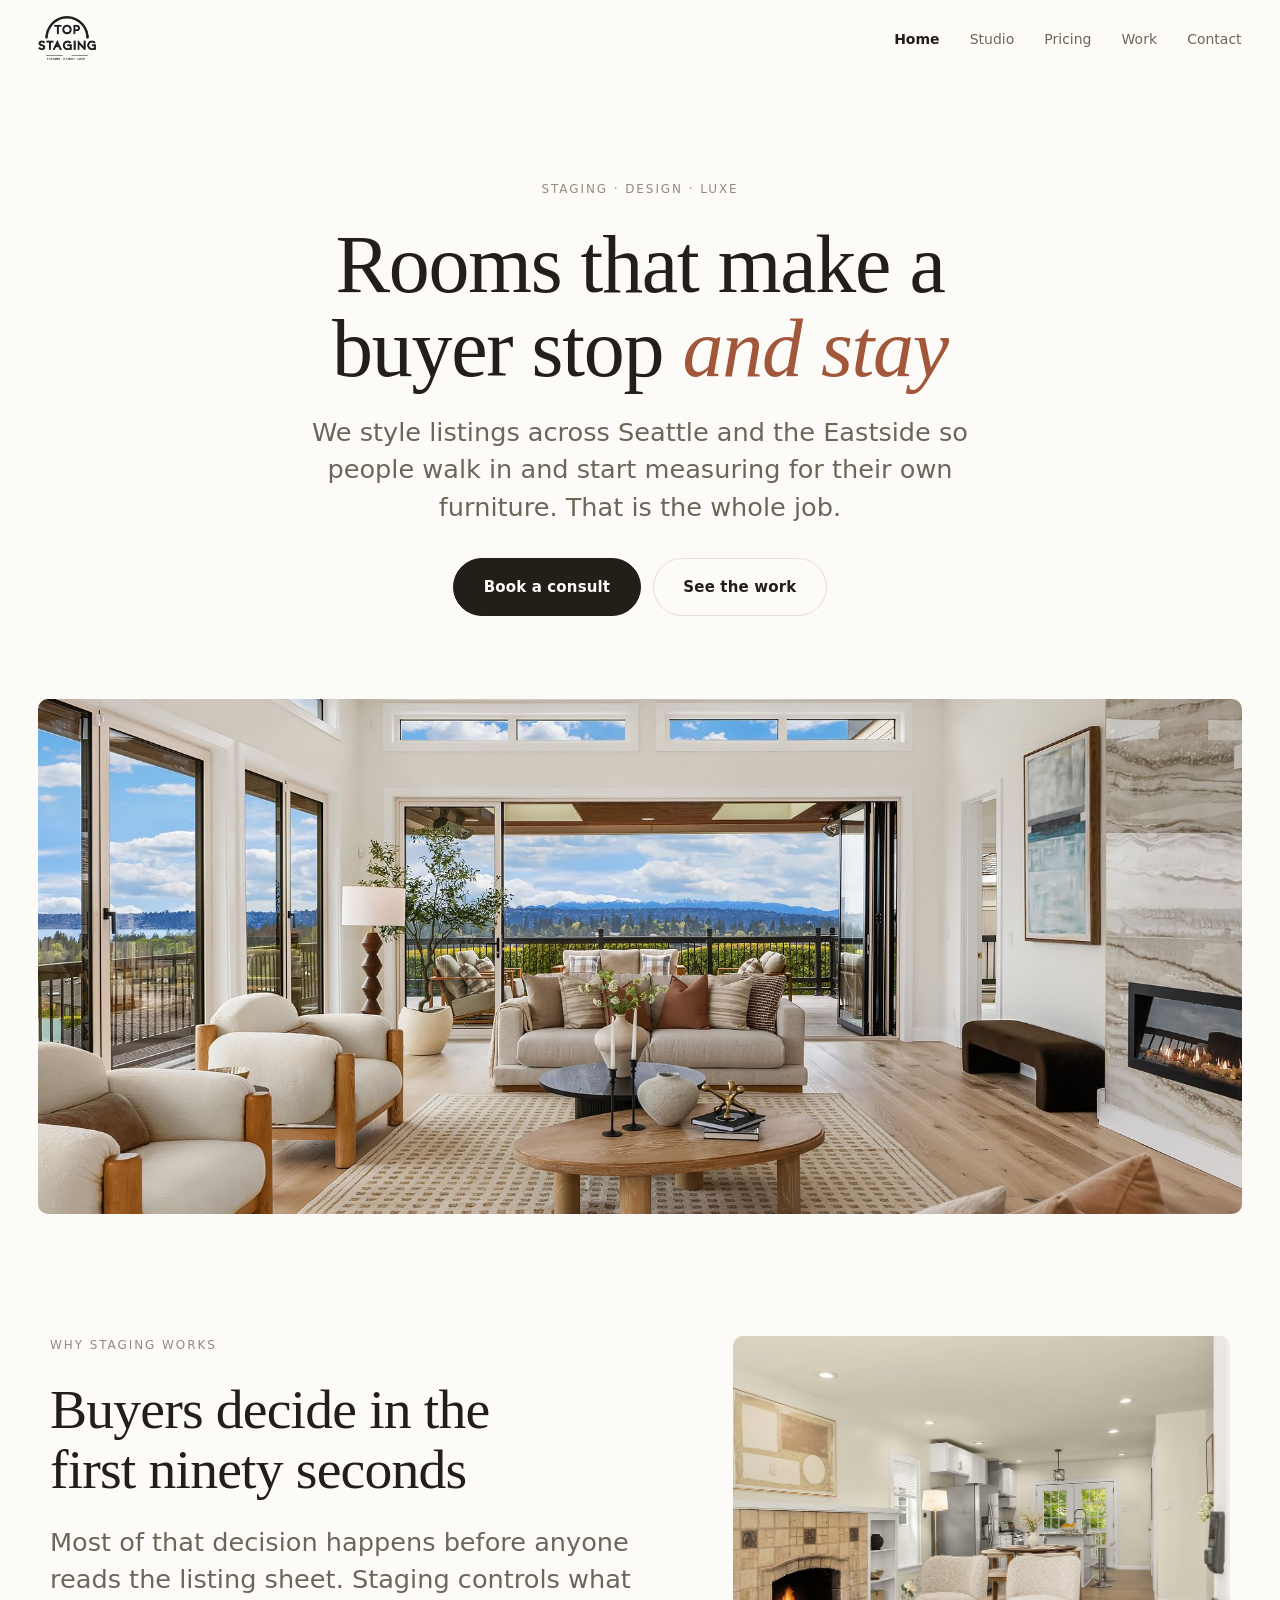
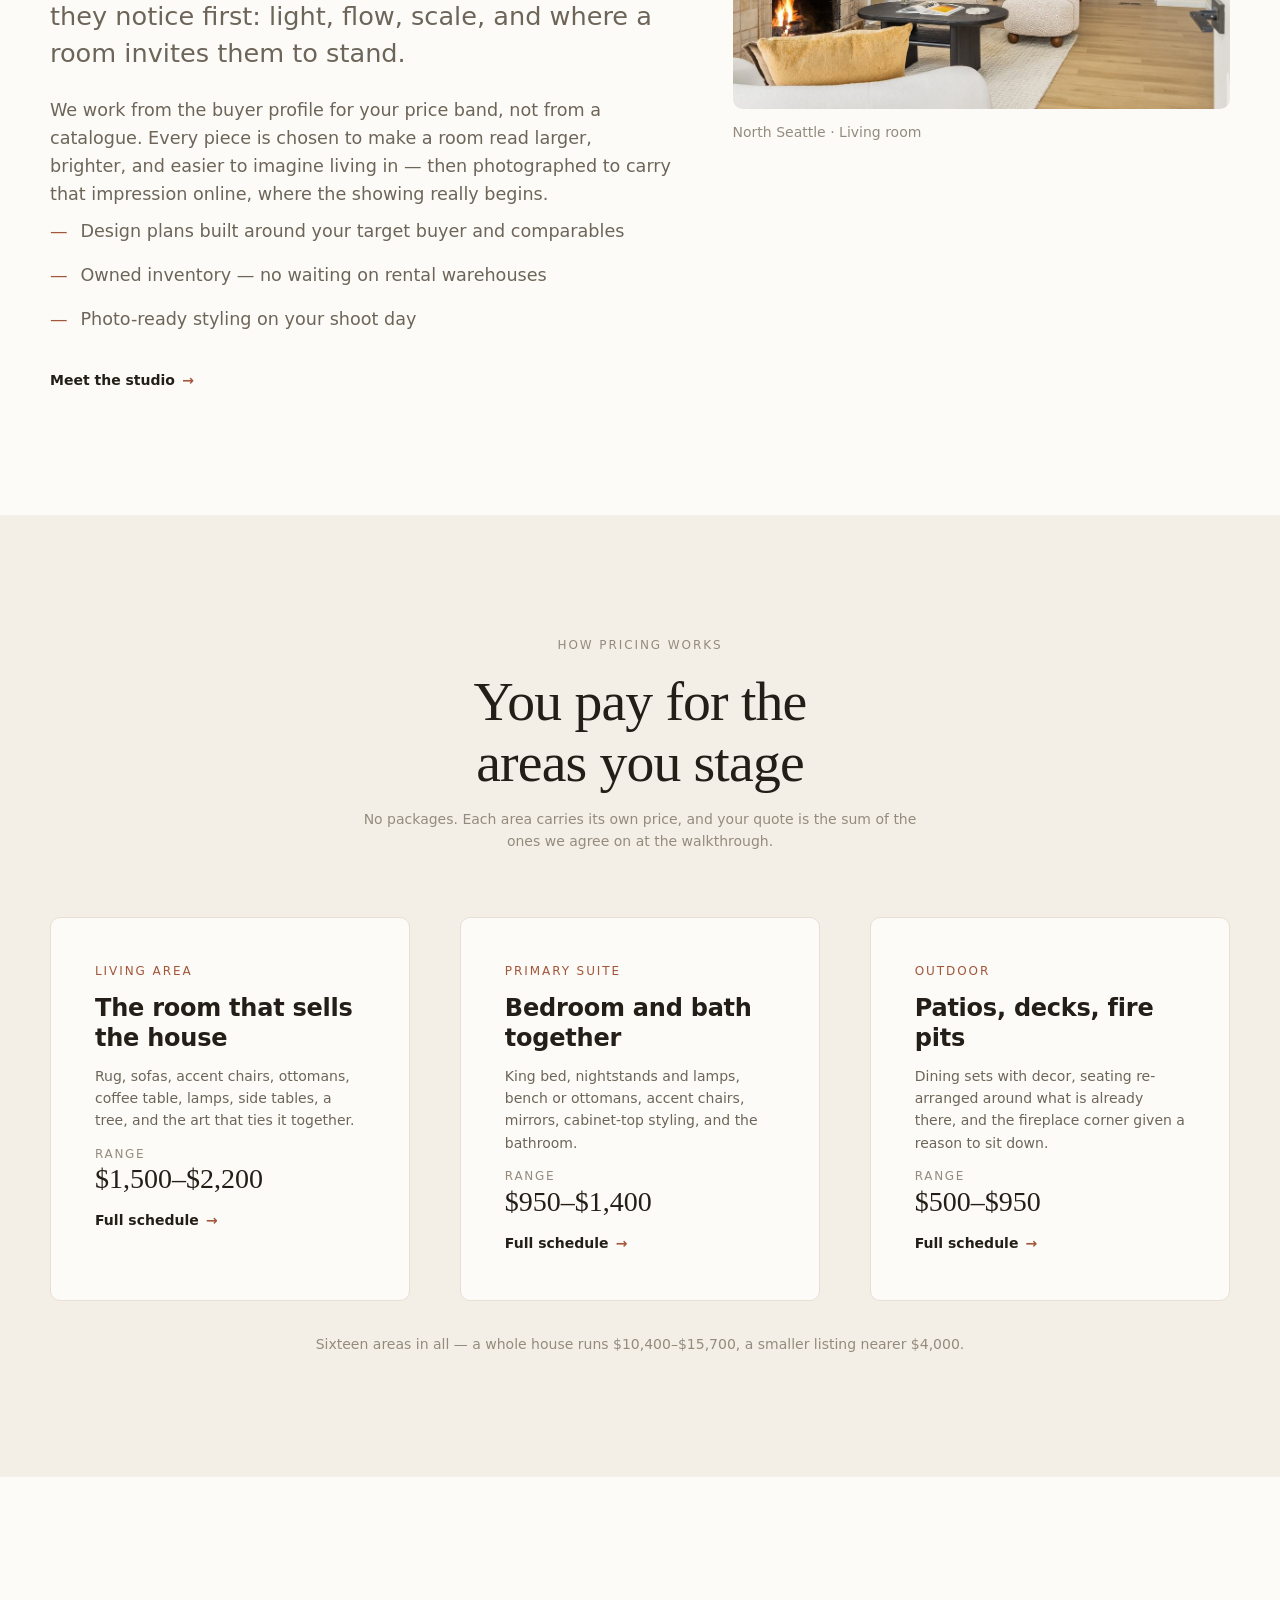
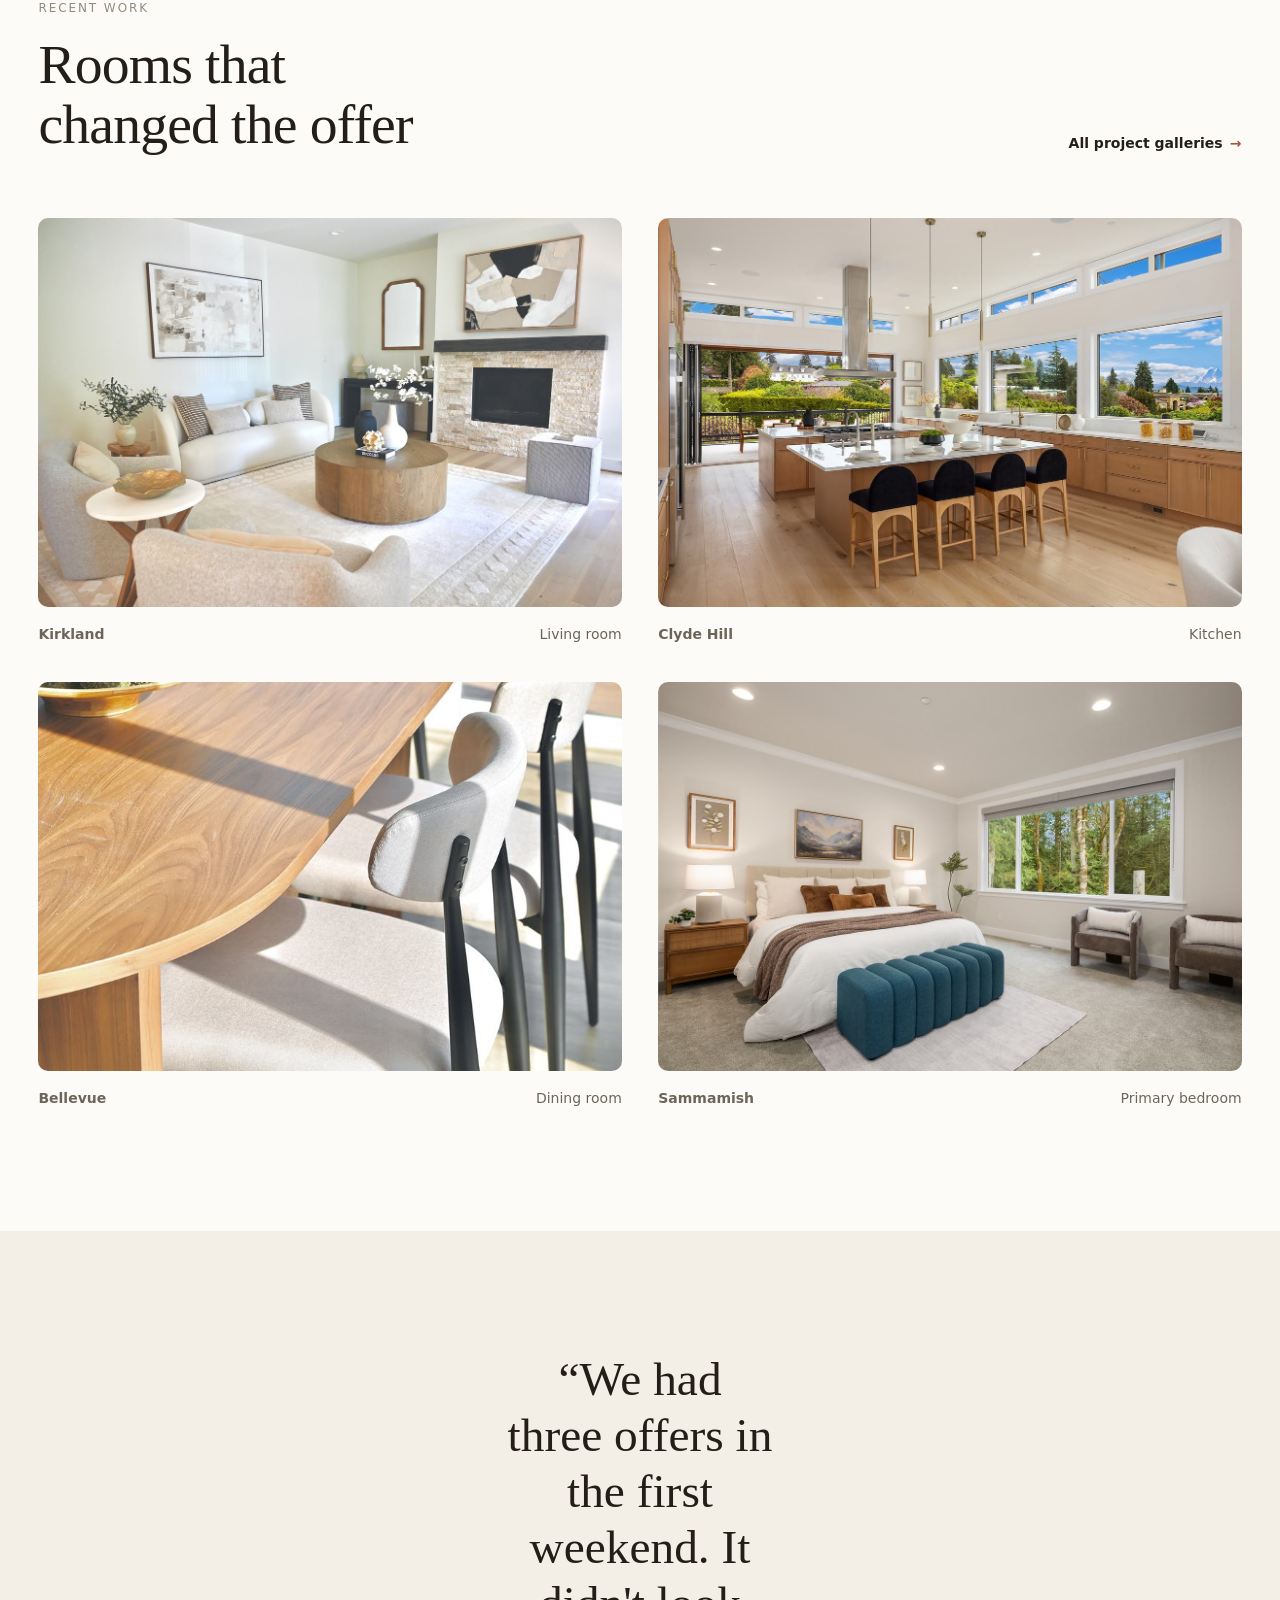
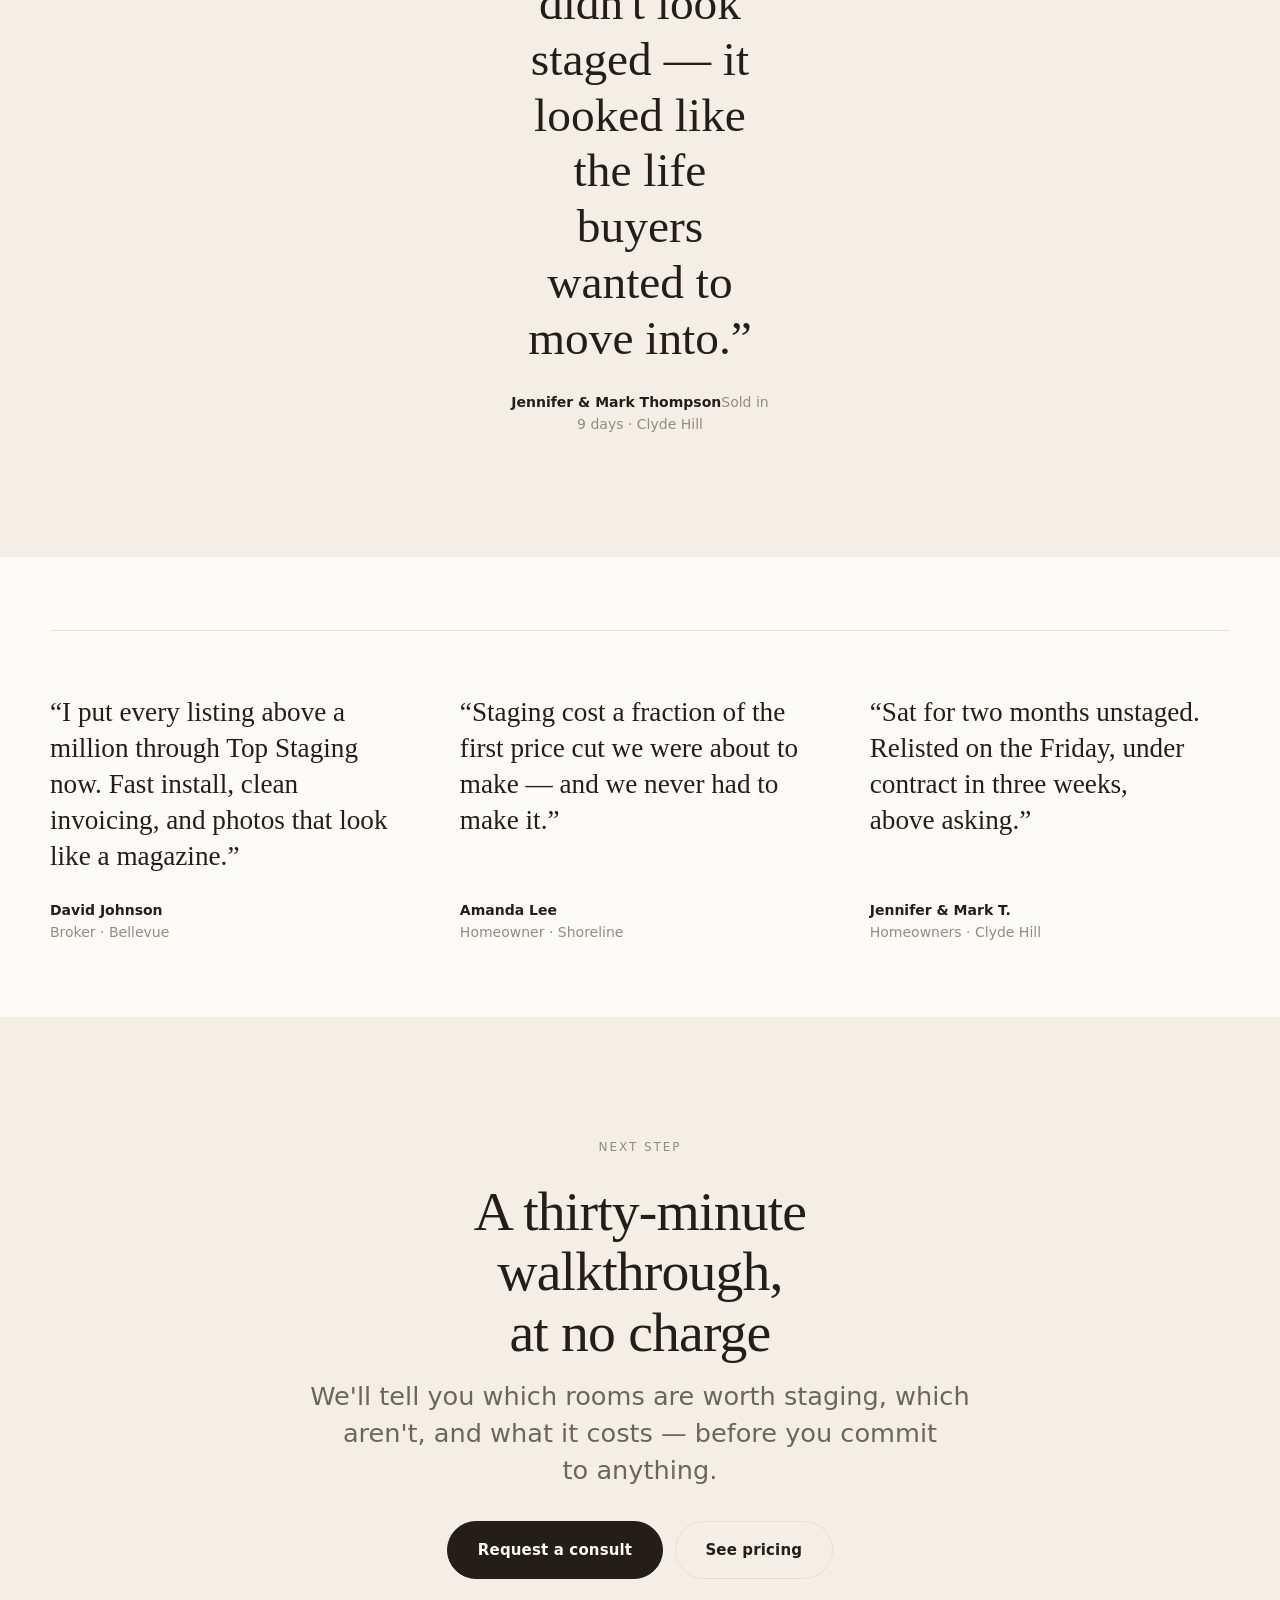
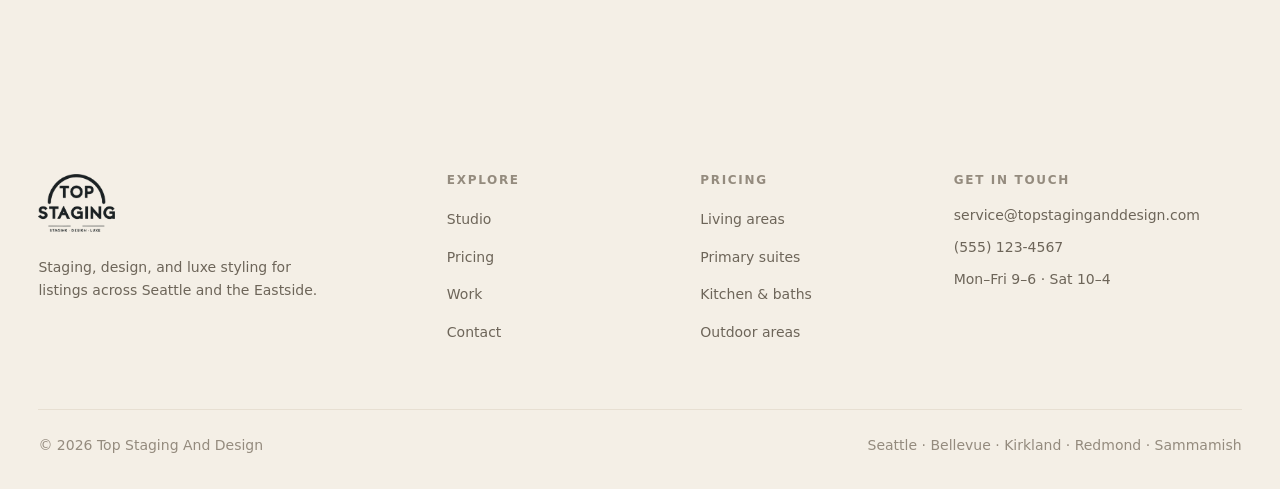
==== commit 117e095a: "Snapshot: minimal design with stats removed Co-Authored-By: Claude Opus 5.5 <noreply@anthropic.com>" ====
--- a/index.html
+++ b/index.html
@@ -1,258 +1,260 @@
 <!DOCTYPE html>
 <html lang="en">
 <head>
-    <meta charset="UTF-8">
-    <meta name="viewport" content="width=device-width, initial-scale=1.0">
-    <title>Elite Home Staging - Luxury Property Transformation</title>
-    <link rel="stylesheet" href="css/style.css">
-    <link rel="preconnect" href="https://fonts.googleapis.com">
-    <link rel="preconnect" href="https://fonts.gstatic.com" crossorigin>
-    <link href="https://fonts.googleapis.com/css2?family=Cormorant+Garamond:wght@300;400;600;700&family=Montserrat:wght@300;400;500;600&display=swap" rel="stylesheet">
+<meta charset="utf-8">
+<meta name="viewport" content="width=device-width, initial-scale=1">
+<title>Top Staging And Design — Home Staging in Seattle &amp; the Eastside</title>
+<meta name="description" content="Area-based home staging for listings across Seattle, Bellevue, Kirkland, Redmond, Sammamish, Issaquah, and Bothell. You pay for the areas you stage. Free consultation.">
+<link rel="canonical" href="https://train2010.github.io/staging-website/index.html">
+<meta property="og:type" content="website">
+<meta property="og:site_name" content="Top Staging And Design">
+<meta property="og:title" content="Top Staging And Design — Home Staging in Seattle &amp; the Eastside">
+<meta property="og:description" content="Area-based home staging for listings across Seattle, Bellevue, Kirkland, Redmond, Sammamish, Issaquah, and Bothell. You pay for the areas you stage. Free consultation.">
+<meta property="og:url" content="https://train2010.github.io/staging-website/index.html">
+<meta property="og:image" content="https://train2010.github.io/staging-website/images/hero.jpg">
+<meta name="twitter:card" content="summary_large_image">
+<meta name="theme-color" content="#fdfbf7" media="(prefers-color-scheme: light)">
+<meta name="theme-color" content="#17120e" media="(prefers-color-scheme: dark)">
+<link rel="icon" href="favicon.svg" type="image/svg+xml">
+<link rel="preload" href="fonts/InstrumentSerif-normal-latin.woff2" as="font" type="font/woff2" crossorigin>
+<link rel="preload" href="fonts/InstrumentSans-normal-latin.woff2" as="font" type="font/woff2" crossorigin>
+<link rel="stylesheet" href="css/style.css">
+<script src="js/main.js" defer></script>
+<script type="application/ld+json">
+{
+  "@context": "https://schema.org",
+  "@type": "HomeAndConstructionBusiness",
+  "name": "Top Staging And Design",
+  "description": "Area-based home staging and property styling for listings across Seattle and the Eastside.",
+  "url": "https://train2010.github.io/staging-website/",
+  "image": "https://train2010.github.io/staging-website/images/hero.jpg",
+  "logo": "https://train2010.github.io/staging-website/images/logo.png",
+  "telephone": "+1-555-123-4567",
+  "email": "service@topstaginganddesign.com",
+  "priceRange": "$200 - $15700",
+  "foundingDate": "2015",
+  "areaServed": ["Seattle", "Bellevue", "Clyde Hill", "Kirkland", "Redmond", "Sammamish", "Issaquah", "Bothell", "Shoreline"],
+  "address": { "@type": "PostalAddress", "addressLocality": "Seattle", "addressRegion": "WA", "addressCountry": "US" },
+  "openingHoursSpecification": [
+    { "@type": "OpeningHoursSpecification", "dayOfWeek": ["Monday","Tuesday","Wednesday","Thursday","Friday"], "opens": "09:00", "closes": "18:00" },
+    { "@type": "OpeningHoursSpecification", "dayOfWeek": "Saturday", "opens": "10:00", "closes": "16:00" }
+  ],
+  "aggregateRating": { "@type": "AggregateRating", "ratingValue": "4.9", "reviewCount": "127" }
+}
+</script>
 </head>
 <body>
-    <!-- Navigation -->
-    <nav class="navbar">
-        <div class="container">
-            <div class="logo">
-                <span class="logo-icon">◆</span>
-                <span class="logo-text">ELITE HOME STAGING</span>
-            </div>
-            <ul class="nav-menu">
-                <li><a href="index.html" class="active">Home</a></li>
-                <li><a href="about.html">About</a></li>
-                <li><a href="services.html">Services</a></li>
-                <li><a href="portfolio.html">Portfolio</a></li>
-                <li><a href="contact.html">Contact</a></li>
-            </ul>
-            <div class="hamburger">
-                <span></span>
-                <span></span>
-                <span></span>
-            </div>
-        </div>
+<a class="skip" href="#main">Skip to content</a>
+<header class="head-bar" data-stuck="false">
+  <div class="wrap wrap--wide head-bar__in">
+    <a class="brand" href="index.html">
+      <img src="images/logo.png" alt="Top Staging And Design" width="221" height="168" fetchpriority="high">
+    </a>
+    <button class="burger" type="button" aria-expanded="false" aria-controls="nav">
+      <i aria-hidden="true"></i><i aria-hidden="true"></i><i aria-hidden="true"></i>
+      <span class="vh">Menu</span>
+    </button>
+    <nav class="nav" id="nav" aria-label="Primary">
+      <ul class="nav__list">
+        <li><a class="nav__link" href="index.html" aria-current="page">Home</a></li>
+        <li><a class="nav__link" href="about.html">Studio</a></li>
+        <li><a class="nav__link" href="services.html">Pricing</a></li>
+        <li><a class="nav__link" href="portfolio.html">Work</a></li>
+        <li><a class="nav__link" href="contact.html">Contact</a></li>
+      </ul>
+      <a class="btn" href="contact.html">Book a consult</a>
     </nav>
-
-    <!-- Hero Section -->
-    <section class="hero">
-        <div class="hero-overlay"></div>
-        <div class="hero-background"></div>
-        <div class="hero-content">
-            <p class="hero-subtitle">Luxury Home Staging & Interior Design</p>
-            <h1 class="hero-title">Transform Spaces.<br>Elevate Value.</h1>
-            <p class="hero-description">Professional staging services that captivate buyers and maximize property appeal</p>
-            <div class="hero-buttons">
-                <a href="portfolio.html" class="btn btn-primary">View Portfolio</a>
-                <a href="contact.html" class="btn btn-outline">Get Consultation</a>
-            </div>
-        </div>
-        <div class="hero-scroll">
-            <span>Scroll to Explore</span>
-            <div class="scroll-indicator"></div>
-        </div>
-    </section>
-
-    <!-- Stats Section -->
-    <section class="stats-section">
-        <div class="container">
-            <div class="stats-grid">
-                <div class="stat-item">
-                    <h3 class="stat-number">500+</h3>
-                    <p class="stat-label">Properties Staged</p>
-                </div>
-                <div class="stat-item">
-                    <h3 class="stat-number">73%</h3>
-                    <p class="stat-label">Faster Sales</p>
-                </div>
-                <div class="stat-item">
-                    <h3 class="stat-number">20%</h3>
-                    <p class="stat-label">Increased Value</p>
-                </div>
-                <div class="stat-item">
-                    <h3 class="stat-number">98%</h3>
-                    <p class="stat-label">Client Satisfaction</p>
-                </div>
-            </div>
-        </div>
-    </section>
-
-    <!-- Intro Section -->
-    <section class="intro-section">
-        <div class="container">
-            <div class="intro-content">
-                <p class="section-subtitle">Our Expertise</p>
-                <h2 class="section-title">Crafting Irresistible<br>Living Spaces</h2>
-                <p class="intro-text">We transform properties into buyer magnets through strategic design,
-                psychological insights, and meticulous attention to detail. Our staging creates an emotional
-                connection that turns viewers into buyers.</p>
-                <a href="about.html" class="text-link">Learn More About Us →</a>
-            </div>
-        </div>
-    </section>
-
-    <!-- Services Preview -->
-    <section class="services-preview">
-        <div class="container">
-            <div class="services-header">
-                <p class="section-subtitle">What We Offer</p>
-                <h2 class="section-title">Comprehensive Staging Solutions</h2>
-            </div>
-            <div class="services-grid">
-                <div class="service-preview-card">
-                    <div class="service-icon">
-                        <svg width="48" height="48" viewBox="0 0 24 24" fill="none" stroke="currentColor" stroke-width="1.5">
-                            <path d="M3 9l9-7 9 7v11a2 2 0 0 1-2 2H5a2 2 0 0 1-2-2z"></path>
-                            <polyline points="9 22 9 12 15 12 15 22"></polyline>
-                        </svg>
-                    </div>
-                    <h3>Vacant Properties</h3>
-                    <p>Complete furnishing and styling to showcase potential</p>
-                </div>
-                <div class="service-preview-card">
-                    <div class="service-icon">
-                        <svg width="48" height="48" viewBox="0 0 24 24" fill="none" stroke="currentColor" stroke-width="1.5">
-                            <rect x="2" y="7" width="20" height="14" rx="2" ry="2"></rect>
-                            <path d="M16 21V5a2 2 0 0 0-2-2h-4a2 2 0 0 0-2 2v16"></path>
-                        </svg>
-                    </div>
-                    <h3>Occupied Homes</h3>
-                    <p>Optimize existing furnishings for maximum appeal</p>
-                </div>
-                <div class="service-preview-card">
-                    <div class="service-icon">
-                        <svg width="48" height="48" viewBox="0 0 24 24" fill="none" stroke="currentColor" stroke-width="1.5">
-                            <polygon points="12 2 2 7 12 12 22 7 12 2"></polygon>
-                            <polyline points="2 17 12 22 22 17"></polyline>
-                            <polyline points="2 12 12 17 22 12"></polyline>
-                        </svg>
-                    </div>
-                    <h3>Luxury Estates</h3>
-                    <p>High-end design for premium properties</p>
-                </div>
-            </div>
-            <div class="services-cta">
-                <a href="services.html" class="btn btn-secondary">Explore All Services</a>
-            </div>
-        </div>
-    </section>
-
-    <!-- Portfolio Teaser -->
-    <section class="portfolio-teaser">
-        <div class="container-fluid">
-            <div class="portfolio-header">
-                <p class="section-subtitle">Recent Work</p>
-                <h2 class="section-title">Transformation Gallery</h2>
-            </div>
-            <div class="portfolio-preview-grid">
-                <div class="portfolio-preview-item">
-                    <div class="portfolio-image-placeholder">
-                        <div class="portfolio-overlay">
-                            <span class="portfolio-label">Modern Living Room</span>
-                        </div>
-                    </div>
-                </div>
-                <div class="portfolio-preview-item">
-                    <div class="portfolio-image-placeholder">
-                        <div class="portfolio-overlay">
-                            <span class="portfolio-label">Luxury Kitchen</span>
-                        </div>
-                    </div>
-                </div>
-                <div class="portfolio-preview-item">
-                    <div class="portfolio-image-placeholder">
-                        <div class="portfolio-overlay">
-                            <span class="portfolio-label">Master Suite</span>
-                        </div>
-                    </div>
-                </div>
-                <div class="portfolio-preview-item">
-                    <div class="portfolio-image-placeholder">
-                        <div class="portfolio-overlay">
-                            <span class="portfolio-label">Contemporary Dining</span>
-                        </div>
-                    </div>
-                </div>
-            </div>
-            <div class="portfolio-cta">
-                <a href="portfolio.html" class="btn btn-outline-dark">View Full Portfolio</a>
-            </div>
-        </div>
-    </section>
-
-    <!-- Testimonials -->
-    <section class="testimonials-section">
-        <div class="container">
-            <div class="testimonials-header">
-                <p class="section-subtitle">Client Stories</p>
-                <h2 class="section-title">What Our Clients Say</h2>
-            </div>
-            <div class="testimonials-grid">
-                <div class="testimonial-card">
-                    <div class="testimonial-stars">★★★★★</div>
-                    <p class="testimonial-text">"Elite Home Staging transformed our property beyond recognition. We received multiple offers within days of listing. Their attention to detail is extraordinary."</p>
-                    <div class="testimonial-author">
-                        <strong>Jennifer & Mark Thompson</strong>
-                        <span>Beverly Hills</span>
-                    </div>
-                </div>
-                <div class="testimonial-card">
-                    <div class="testimonial-stars">★★★★★</div>
-                    <p class="testimonial-text">"As a realtor, I recommend Elite to all my clients. Their staging consistently results in faster sales and higher prices. True professionals."</p>
-                    <div class="testimonial-author">
-                        <strong>David Johnson</strong>
-                        <span>Luxury Real Estate Agent</span>
-                    </div>
-                </div>
-                <div class="testimonial-card">
-                    <div class="testimonial-stars">★★★★★</div>
-                    <p class="testimonial-text">"The investment in staging paid for itself many times over. Our home sold for 18% above asking price. Thank you for making it look like a magazine spread!"</p>
-                    <div class="testimonial-author">
-                        <strong>Amanda Lee</strong>
-                        <span>Homeowner</span>
-                    </div>
-                </div>
-            </div>
-        </div>
-    </section>
-
-    <!-- CTA Section -->
-    <section class="cta-section">
-        <div class="container">
-            <div class="cta-content">
-                <h2 class="cta-title">Ready to Transform Your Property?</h2>
-                <p class="cta-text">Schedule a complimentary consultation to discover how professional staging can maximize your property's value</p>
-                <a href="contact.html" class="btn btn-primary-light">Get Free Consultation</a>
-            </div>
-        </div>
-    </section>
-
-    <!-- Footer -->
-    <footer>
-        <div class="container">
-            <div class="footer-content">
-                <div class="footer-section">
-                    <h3>Elite Home Staging</h3>
-                    <p>Professional staging services for residential and commercial properties</p>
-                </div>
-                <div class="footer-section">
-                    <h3>Quick Links</h3>
-                    <ul>
-                        <li><a href="about.html">About Us</a></li>
-                        <li><a href="services.html">Services</a></li>
-                        <li><a href="portfolio.html">Portfolio</a></li>
-                    </ul>
-                </div>
-                <div class="footer-section">
-                    <h3>Contact</h3>
-                    <p>Email: info@elitestaging.com</p>
-                    <p>Phone: (555) 123-4567</p>
-                </div>
-            </div>
-            <div class="footer-bottom">
-                <p>&copy; 2026 Elite Home Staging. All rights reserved.</p>
-            </div>
-        </div>
-    </footer>
-
-    <script src="js/script.js"></script>
+  </div>
+</header>
+<main id="main">
+
+<section class="hero">
+  <div class="wrap wrap--wide">
+    <span class="eyebrow">Staging &middot; Design &middot; Luxe</span>
+    <h1 class="d1">Rooms that make a buyer stop <em>and stay</em></h1>
+    <p class="lead hero__sub">We style listings across Seattle and the Eastside so people walk in and start measuring for their own furniture. That is the whole job.</p>
+    <div class="btns">
+      <a class="btn" href="contact.html">Book a consult</a>
+      <a class="btn btn--quiet" href="portfolio.html">See the work</a>
+    </div>
+
+    <figure class="hero__shot">
+      <img src="images/hero.jpg" alt="Living room staged with a low sofa, curved armchairs, and a linear fireplace, opening through folding glass doors to a valley view" width="1800" height="1200" fetchpriority="high" decoding="async">
+    </figure>
+  </div>
+</section>
+
+<section class="sec">
+  <div class="wrap">
+    <div class="cols cols--flip">
+      <div class="stack">
+        <span class="eyebrow">Why staging works</span>
+        <h2 class="d2">Buyers decide in the first ninety seconds</h2>
+        <p class="lead">Most of that decision happens before anyone reads the listing sheet. Staging controls what they notice first: light, flow, scale, and where a room invites them to stand.</p>
+        <p class="body">We work from the buyer profile for your price band, not from a catalogue. Every piece is chosen to make a room read larger, brighter, and easier to imagine living in — then photographed to carry that impression online, where the showing really begins.</p>
+        <ul class="list">
+          <li>Design plans built around your target buyer and comparables</li>
+          <li>Owned inventory — no waiting on rental warehouses</li>
+          <li>Photo-ready styling on your shoot day</li>
+        </ul>
+        <p><a class="tlink" href="about.html">Meet the studio</a></p>
+      </div>
+      <div>
+        <figure class="figure figure--wide">
+          <img src="images/projects/seattle-01.jpg" alt="Craftsman living room with a lit tiled fireplace, built-in shelves, and boucle armchairs" loading="lazy" decoding="async" width="1200" height="801">
+        </figure>
+        <p class="caption">North Seattle &middot; Living room</p>
+      </div>
+    </div>
+  </div>
+</section>
+
+<section class="sec sec--oat">
+  <div class="wrap">
+    <div class="head head--center">
+      <span class="eyebrow">How pricing works</span>
+      <h2 class="d2">You pay for the areas you stage</h2>
+    </div>
+    <p class="body body--center center small muted" style="margin-top:var(--sp-4)">No packages. Each area carries its own price, and your quote is the sum of the ones we agree on at the walkthrough.</p>
+    <div class="cols cols--3" style="margin-top:var(--sp-8)">
+      <article class="item panel panel--paper">
+        <span class="eyebrow">Living area</span>
+        <h3 class="h3">The room that sells the house</h3>
+        <p class="small">Rug, sofas, accent chairs, ottomans, coffee table, lamps, side tables, a tree, and the art that ties it together.</p>
+        <span class="item__price"><small>Range</small>$1,500&ndash;$2,200</span>
+        <a class="tlink" href="services.html#living">Full schedule</a>
+      </article>
+      <article class="item panel panel--paper">
+        <span class="eyebrow">Primary suite</span>
+        <h3 class="h3">Bedroom and bath together</h3>
+        <p class="small">King bed, nightstands and lamps, bench or ottomans, accent chairs, mirrors, cabinet-top styling, and the bathroom.</p>
+        <span class="item__price"><small>Range</small>$950&ndash;$1,400</span>
+        <a class="tlink" href="services.html#primary">Full schedule</a>
+      </article>
+      <article class="item panel panel--paper">
+        <span class="eyebrow">Outdoor</span>
+        <h3 class="h3">Patios, decks, fire pits</h3>
+        <p class="small">Dining sets with decor, seating re-arranged around what is already there, and the fireplace corner given a reason to sit down.</p>
+        <span class="item__price"><small>Range</small>$500&ndash;$950</span>
+        <a class="tlink" href="services.html#patio">Full schedule</a>
+      </article>
+    </div>
+    <p class="center small muted" style="margin-top:var(--sp-6)">Sixteen areas in all — a whole house runs $10,400&ndash;$15,700, a smaller listing nearer $4,000.</p>
+  </div>
+</section>
+
+<section class="sec">
+  <div class="wrap wrap--wide">
+    <div class="tie">
+      <div class="head">
+        <span class="eyebrow">Recent work</span>
+        <h2 class="d2">Rooms that changed the offer</h2>
+      </div>
+      <a class="tlink" href="portfolio.html">All project galleries</a>
+    </div>
+    <div class="gallery" style="margin-top:var(--sp-8)">
+      <figure class="shot shot--static">
+        <div class="shot__img"><img src="images/projects/kirkland-15.jpg" alt="Living room staged by Top Staging And Design at the Kirkland project" loading="lazy" decoding="async" width="1200" height="801"></div>
+        <figcaption><b>Kirkland</b><span>Living room</span></figcaption>
+      </figure>
+      <figure class="shot shot--static">
+        <div class="shot__img"><img src="images/projects/clydehill-03.jpg" alt="Kitchen staged by Top Staging And Design at the Clyde Hill project" loading="lazy" decoding="async" width="1200" height="801"></div>
+        <figcaption><b>Clyde Hill</b><span>Kitchen</span></figcaption>
+      </figure>
+      <figure class="shot shot--static">
+        <div class="shot__img"><img src="images/projects/bellevue-04.jpg" alt="Dining room staged by Top Staging And Design at the Bellevue project" loading="lazy" decoding="async" width="801" height="1200"></div>
+        <figcaption><b>Bellevue</b><span>Dining room</span></figcaption>
+      </figure>
+      <figure class="shot shot--static">
+        <div class="shot__img"><img src="images/projects/sammamish-08.jpg" alt="Primary bedroom staged by Top Staging And Design at the Sammamish project" loading="lazy" decoding="async" width="1200" height="800"></div>
+        <figcaption><b>Sammamish</b><span>Primary bedroom</span></figcaption>
+      </figure>
+    </div>
+  </div>
+</section>
+
+<section class="sec sec--oat">
+  <div class="wrap">
+    <figure class="pull">
+      <blockquote>&ldquo;We had three offers in the first weekend. It didn't look staged — it looked like the life buyers wanted to move into.&rdquo;</blockquote>
+      <figcaption><b>Jennifer &amp; Mark Thompson</b>Sold in 9 days · Clyde Hill</figcaption>
+    </figure>
+  </div>
+</section>
+
+<section class="sec sec--half">
+  <div class="wrap">
+    <hr class="rule">
+    <div class="cols cols--3" style="margin-top:var(--sp-8)">
+      <figure class="quote">
+        <blockquote>&ldquo;I put every listing above a million through Top Staging now. Fast install, clean invoicing, and photos that look like a magazine.&rdquo;</blockquote>
+        <figcaption><b>David Johnson</b>Broker · Bellevue</figcaption>
+      </figure>
+      <figure class="quote">
+        <blockquote>&ldquo;Staging cost a fraction of the first price cut we were about to make — and we never had to make it.&rdquo;</blockquote>
+        <figcaption><b>Amanda Lee</b>Homeowner · Shoreline</figcaption>
+      </figure>
+      <figure class="quote">
+        <blockquote>&ldquo;Sat for two months unstaged. Relisted on the Friday, under contract in three weeks, above asking.&rdquo;</blockquote>
+        <figcaption><b>Jennifer &amp; Mark T.</b>Homeowners · Clyde Hill</figcaption>
+      </figure>
+    </div>
+  </div>
+</section>
+
+</main>
+<section class="sec sec--oat">
+  <div class="wrap cta">
+    <span class="eyebrow">Next step</span>
+    <h2 class="d2" style="margin-top:var(--sp-5)">A thirty-minute walkthrough, at no charge</h2>
+    <p class="lead">We'll tell you which rooms are worth staging, which aren't, and what it costs — before you commit to anything.</p>
+    <div class="btns">
+      <a class="btn" href="contact.html">Request a consult</a>
+      <a class="btn btn--quiet" href="services.html">See pricing</a>
+    </div>
+  </div>
+</section>
+<footer class="foot">
+  <div class="wrap wrap--wide">
+    <div class="foot__grid">
+      <div>
+        <a class="brand" href="index.html">
+      <img src="images/logo.png" alt="Top Staging And Design" width="221" height="168" loading="lazy">
+    </a>
+        <p class="foot__say">Staging, design, and luxe styling for listings across Seattle and the Eastside.</p>
+      </div>
+      <div>
+        <h3>Explore</h3>
+        <ul>
+          <li><a href="about.html">Studio</a></li>
+          <li><a href="services.html">Pricing</a></li>
+          <li><a href="portfolio.html">Work</a></li>
+          <li><a href="contact.html">Contact</a></li>
+        </ul>
+      </div>
+      <div>
+        <h3>Pricing</h3>
+        <ul>
+          <li><a href="services.html#living">Living areas</a></li>
+          <li><a href="services.html#primary">Primary suites</a></li>
+          <li><a href="services.html#kitchen">Kitchen &amp; baths</a></li>
+          <li><a href="services.html#patio">Outdoor areas</a></li>
+        </ul>
+      </div>
+      <div>
+        <h3>Get in touch</h3>
+        <address>
+          <a href="mailto:service@topstaginganddesign.com">service@topstaginganddesign.com</a>
+          <a href="tel:+15551234567">(555) 123-4567</a>
+          <span>Mon&ndash;Fri 9&ndash;6 &middot; Sat 10&ndash;4</span>
+        </address>
+      </div>
+    </div>
+    <div class="foot__end">
+      <p>&copy; <span data-year>2026</span> Top Staging And Design</p>
+      <p>Seattle &middot; Bellevue &middot; Kirkland &middot; Redmond &middot; Sammamish</p>
+    </div>
+  </div>
+</footer>
 </body>
 </html>
--- a/css/style.css
+++ b/css/style.css
@@ -1,1169 +1,631 @@
-/* ===================================
-   LUXURY HOME STAGING - PREMIUM DESIGN
-   =================================== */
-
-/* Reset and Variables */
+/* =============================================================
+   Elite Home Staging
+   Warm paper, quiet type, generous air.
+
+   No hard grid, no chromatic accent doing the heavy lifting:
+   hierarchy comes from scale, spacing, and warm neutrals.
+
+   01 tokens · 02 base · 03 layout · 04 type · 05 buttons
+   06 header · 07 hero · 08 sections · 09 panels · 10 gallery
+   11 list & prices · 12 quotes · 13 forms · 14 footer
+   15 lightbox · 16 motion · 17 print
+   ============================================================= */
+
+/* 00 · FONTS ------------------------------------------------
+   Self-hosted so the site loads nothing from a third party.
+   Instrument Sans ships as a variable face, hence the weight range. */
+@font-face {
+  font-family: "Instrument Sans";
+  font-style: normal;
+  font-weight: 400 600;
+  font-display: swap;
+  src: url("../fonts/InstrumentSans-normal-latin-ext.woff2") format("woff2");
+  unicode-range: U+0100-02BA, U+02BD-02C5, U+02C7-02CC, U+02CE-02D7, U+02DD-02FF, U+0304, U+0308, U+0329, U+1D00-1DBF, U+1E00-1E9F, U+1EF2-1EFF, U+2020, U+20A0-20AB, U+20AD-20C0, U+2113, U+2C60-2C7F, U+A720-A7FF;
+}
+@font-face {
+  font-family: "Instrument Sans";
+  font-style: normal;
+  font-weight: 400 600;
+  font-display: swap;
+  src: url("../fonts/InstrumentSans-normal-latin.woff2") format("woff2");
+  unicode-range: U+0000-00FF, U+0131, U+0152-0153, U+02BB-02BC, U+02C6, U+02DA, U+02DC, U+0304, U+0308, U+0329, U+2000-206F, U+20AC, U+2122, U+2191, U+2193, U+2212, U+2215, U+FEFF, U+FFFD;
+}
+@font-face {
+  font-family: "Instrument Serif";
+  font-style: italic;
+  font-weight: 400;
+  font-display: swap;
+  src: url("../fonts/InstrumentSerif-italic-latin-ext.woff2") format("woff2");
+  unicode-range: U+0100-02BA, U+02BD-02C5, U+02C7-02CC, U+02CE-02D7, U+02DD-02FF, U+0304, U+0308, U+0329, U+1D00-1DBF, U+1E00-1E9F, U+1EF2-1EFF, U+2020, U+20A0-20AB, U+20AD-20C0, U+2113, U+2C60-2C7F, U+A720-A7FF;
+}
+@font-face {
+  font-family: "Instrument Serif";
+  font-style: italic;
+  font-weight: 400;
+  font-display: swap;
+  src: url("../fonts/InstrumentSerif-italic-latin.woff2") format("woff2");
+  unicode-range: U+0000-00FF, U+0131, U+0152-0153, U+02BB-02BC, U+02C6, U+02DA, U+02DC, U+0304, U+0308, U+0329, U+2000-206F, U+20AC, U+2122, U+2191, U+2193, U+2212, U+2215, U+FEFF, U+FFFD;
+}
+@font-face {
+  font-family: "Instrument Serif";
+  font-style: normal;
+  font-weight: 400;
+  font-display: swap;
+  src: url("../fonts/InstrumentSerif-normal-latin-ext.woff2") format("woff2");
+  unicode-range: U+0100-02BA, U+02BD-02C5, U+02C7-02CC, U+02CE-02D7, U+02DD-02FF, U+0304, U+0308, U+0329, U+1D00-1DBF, U+1E00-1E9F, U+1EF2-1EFF, U+2020, U+20A0-20AB, U+20AD-20C0, U+2113, U+2C60-2C7F, U+A720-A7FF;
+}
+@font-face {
+  font-family: "Instrument Serif";
+  font-style: normal;
+  font-weight: 400;
+  font-display: swap;
+  src: url("../fonts/InstrumentSerif-normal-latin.woff2") format("woff2");
+  unicode-range: U+0000-00FF, U+0131, U+0152-0153, U+02BB-02BC, U+02C6, U+02DA, U+02DC, U+0304, U+0308, U+0329, U+2000-206F, U+20AC, U+2122, U+2191, U+2193, U+2212, U+2215, U+FEFF, U+FFFD;
+}
+
+/* 01 · TOKENS ------------------------------------------------ */
 :root {
-    --primary-gold: #C9A961;
-    --primary-dark: #1a1a1a;
-    --primary-navy: #2C3E50;
-    --secondary-cream: #F8F6F2;
-    --accent-gold: #D4AF37;
-    --text-dark: #2d2d2d;
-    --text-light: #6b6b6b;
-    --white: #ffffff;
-
-    --font-heading: 'Cormorant Garamond', serif;
-    --font-body: 'Montserrat', sans-serif;
-
-    --transition: all 0.4s cubic-bezier(0.4, 0, 0.2, 1);
-}
-
-* {
-    margin: 0;
-    padding: 0;
-    box-sizing: border-box;
-}
+  --paper:   #fdfbf7;   /* warm white                        */
+  --oat:     #f4efe6;   /* warm surface panel                */
+  --sand:    #e7dfd2;   /* dividers, hairlines               */
+  --ink:     #241e18;   /* warm near-black                   */
+  --ink-2:   #6d6559;   /* warm secondary                    */
+  --ink-3:   #948b7e;   /* warm tertiary                     */
+  --accent:  #a2563a;   /* muted rust, interactive only      */
+  --accent-2:#8a4830;
+
+  --serif: "Instrument Serif", "Iowan Old Style", Georgia, "Times New Roman", serif;
+  --sans:  "Instrument Sans", ui-sans-serif, system-ui, -apple-system, "Segoe UI", sans-serif;
+
+  --t-eyebrow: 0.75rem;
+  --t-sm:      0.875rem;
+  --t-body:    clamp(1rem, 0.96rem + 0.2vw, 1.1rem);
+  --t-lead:    clamp(1.2rem, 1.05rem + 0.7vw, 1.6rem);
+  --t-h3:      clamp(1.2rem, 1.1rem + 0.5vw, 1.5rem);
+  --t-h2:      clamp(2rem, 1.4rem + 2.6vw, 3.9rem);
+  --t-h1:      clamp(2.6rem, 1.6rem + 4.4vw, 6rem);
+
+  --sp-1: .25rem; --sp-2: .5rem;  --sp-3: .75rem; --sp-4: 1rem;
+  --sp-5: 1.5rem; --sp-6: 2rem;   --sp-7: 3rem;   --sp-8: 4rem;
+  --sec:  clamp(4.5rem, 3.2rem + 5.5vw, 9rem);
+  --pad:  clamp(1.25rem, 0.8rem + 2vw, 3rem);
+
+  --r-sm: 3px;
+  --r:    6px;
+  --r-lg: 10px;
+  --wrap: 1180px;
+  --head: 76px;
+  --ease: cubic-bezier(.33, .7, .3, 1);
+}
+
+@media (prefers-color-scheme: dark) {
+  :root:not([data-theme="light"]) {
+    --paper:    #17120e;
+    --oat:      #1f1a15;
+    --sand:     #352d25;
+    --ink:      #f4eee5;
+    --ink-2:    #ada395;
+    --ink-3:    #857b6d;
+    --accent:   #d2865f;
+    --accent-2: #e29b76;
+  }
+}
+
+/* 02 · BASE -------------------------------------------------- */
+*, *::before, *::after { box-sizing: border-box; }
+* { margin: 0; }
 
 html {
-    scroll-behavior: smooth;
+  -webkit-text-size-adjust: 100%;
+  scroll-behavior: smooth;
+  scroll-padding-top: calc(var(--head) + 1.5rem);
 }
 
 body {
-    font-family: var(--font-body);
-    line-height: 1.7;
-    color: var(--text-dark);
-    background: var(--white);
-    overflow-x: hidden;
-}
-
-.container {
-    max-width: 1400px;
-    margin: 0 auto;
-    padding: 0 40px;
-}
-
-.container-fluid {
-    max-width: 100%;
-    padding: 0 40px;
-}
-
-/* ===================================
-   NAVIGATION
-   =================================== */
-
-.navbar {
-    position: fixed;
-    top: 0;
-    left: 0;
-    right: 0;
-    background: rgba(255, 255, 255, 0.98);
-    backdrop-filter: blur(10px);
-    box-shadow: 0 2px 30px rgba(0, 0, 0, 0.08);
-    z-index: 1000;
-    transition: var(--transition);
-}
-
-.navbar .container {
-    display: flex;
-    justify-content: space-between;
-    align-items: center;
-    padding: 20px 40px;
-}
-
-.logo {
-    display: flex;
-    align-items: center;
-    gap: 12px;
-    font-family: var(--font-heading);
-    font-size: 1.1rem;
-    font-weight: 600;
-    letter-spacing: 3px;
-    color: var(--primary-dark);
-}
-
-.logo-icon {
-    color: var(--primary-gold);
-    font-size: 1.5rem;
-}
-
-.nav-menu {
-    display: flex;
-    list-style: none;
-    gap: 3rem;
-}
-
-.nav-menu a {
-    font-family: var(--font-body);
-    font-size: 0.85rem;
-    font-weight: 500;
-    letter-spacing: 1.5px;
-    text-transform: uppercase;
-    text-decoration: none;
-    color: var(--text-dark);
-    transition: var(--transition);
-    position: relative;
-}
-
-.nav-menu a::after {
-    content: '';
-    position: absolute;
-    bottom: -5px;
-    left: 0;
-    width: 0;
-    height: 2px;
-    background: var(--primary-gold);
-    transition: var(--transition);
-}
-
-.nav-menu a:hover::after,
-.nav-menu a.active::after {
-    width: 100%;
-}
-
-.nav-menu a:hover,
-.nav-menu a.active {
-    color: var(--primary-gold);
-}
-
-.hamburger {
+  font-family: var(--sans);
+  font-size: var(--t-body);
+  line-height: 1.6;
+  color: var(--ink-2);
+  background: var(--paper);
+  -webkit-font-smoothing: antialiased;
+  overflow-x: hidden;
+}
+
+img, svg, video { display: block; max-width: 100%; }
+img { height: auto; background: var(--oat); }
+input, button, textarea, select { font: inherit; color: inherit; }
+a { color: inherit; }
+::selection { background: var(--accent); color: var(--paper); }
+:focus-visible { outline: 2px solid var(--accent); outline-offset: 3px; border-radius: 2px; }
+
+.vh {
+  position: absolute !important; width: 1px; height: 1px;
+  padding: 0; margin: -1px; overflow: hidden;
+  clip: rect(0 0 0 0); white-space: nowrap; border: 0;
+}
+.skip {
+  position: absolute; left: var(--pad); top: var(--sp-4); z-index: 200;
+  padding: .7rem 1.1rem; border-radius: var(--r);
+  background: var(--ink); color: var(--paper);
+  font-size: var(--t-sm); text-decoration: none;
+  transform: translateY(-200%);
+}
+.skip:focus-visible { transform: translateY(0); }
+
+/* 03 · LAYOUT ------------------------------------------------ */
+.wrap { width: min(100% - (var(--pad) * 2), var(--wrap)); margin-inline: auto; }
+.wrap--wide { width: min(100% - (var(--pad) * 2), 1420px); }
+.wrap--slim { width: min(100% - (var(--pad) * 2), 760px); }
+
+.sec { padding-block: var(--sec); }
+.sec--half { padding-block: calc(var(--sec) * .6); }
+.sec--oat { background: var(--oat); }
+
+.rule { border: 0; border-top: 1px solid var(--sand); }
+
+.cols { display: grid; gap: clamp(2rem, 1.4rem + 3vw, 4.5rem); }
+@media (min-width: 58rem) {
+  .cols--2 { grid-template-columns: 1fr 1fr; }
+  .cols--sidebar { grid-template-columns: 1fr 1.25fr; }
+  .cols--flip { grid-template-columns: 1.25fr 1fr; }
+}
+.cols--3 { grid-template-columns: 1fr; gap: clamp(2rem, 1.5rem + 2vw, 3.25rem); }
+@media (min-width: 46rem) { .cols--3 { grid-template-columns: repeat(2, 1fr); } }
+@media (min-width: 64rem) { .cols--3 { grid-template-columns: repeat(3, 1fr); } }
+
+.center { text-align: center; margin-inline: auto; }
+.stack > * + * { margin-top: var(--sp-5); }
+.stack--tight > * + * { margin-top: var(--sp-3); }
+
+/* 04 · TYPE -------------------------------------------------- */
+h1, h2, h3, h4 { color: var(--ink); font-weight: 500; line-height: 1.15; }
+
+.d1, .d2 {
+  font-family: var(--serif);
+  font-weight: 400;
+  letter-spacing: -.015em;
+  text-wrap: balance;
+  color: var(--ink);
+}
+.d1 { font-size: var(--t-h1); line-height: 1.02; }
+.d2 { font-size: var(--t-h2); line-height: 1.08; }
+.d1 em, .d2 em { font-style: italic; color: var(--accent); }
+
+.h3 {
+  font-family: var(--sans); font-size: var(--t-h3);
+  font-weight: 600; letter-spacing: -.01em; line-height: 1.25;
+  color: var(--ink);
+}
+
+.eyebrow {
+  display: block;
+  font-size: var(--t-eyebrow); font-weight: 500;
+  letter-spacing: .16em; text-transform: uppercase;
+  color: var(--ink-3);
+}
+
+.lead { font-size: var(--t-lead); line-height: 1.45; color: var(--ink-2); text-wrap: pretty; }
+.body { max-width: 64ch; text-wrap: pretty; }
+.body--center { margin-inline: auto; }
+.small { font-size: var(--t-sm); }
+.muted { color: var(--ink-3); }
+.ink { color: var(--ink); }
+
+.head { max-width: 36ch; }
+.head > * + * { margin-top: var(--sp-4); }
+.head--center { margin-inline: auto; text-align: center; max-width: 30ch; }
+.head--center + .body--center { margin-top: var(--sp-5); }
+
+.tie {
+  display: flex; flex-wrap: wrap; gap: var(--sp-4) var(--sp-6);
+  align-items: flex-end; justify-content: space-between;
+}
+
+/* Understated list */
+.list { list-style: none; padding: 0; margin: 0; }
+.list > li {
+  display: grid; grid-template-columns: auto 1fr; gap: .8rem;
+  padding-block: .5rem;
+  color: var(--ink-2);
+}
+.list > li::before { content: "\2014"; color: var(--accent); }
+.list--ruled > li { border-top: 1px solid var(--sand); padding-block: .85rem; }
+.list--ruled > li:last-child { border-bottom: 1px solid var(--sand); }
+
+/* 05 · BUTTONS & LINKS --------------------------------------- */
+.btn {
+  display: inline-flex; align-items: center; gap: .55rem;
+  padding: 1rem 1.85rem; border-radius: 999px;
+  font-size: .9375rem; font-weight: 600; letter-spacing: .01em;
+  text-decoration: none; white-space: nowrap; cursor: pointer;
+  background: var(--ink); color: var(--paper);
+  border: 1px solid var(--ink);
+  transition: background-color .22s var(--ease), color .22s var(--ease),
+              border-color .22s var(--ease);
+}
+.btn:hover { background: var(--accent); border-color: var(--accent); color: var(--paper); }
+
+.btn--quiet { background: transparent; color: var(--ink); border-color: var(--sand); }
+.btn--quiet:hover { background: var(--ink); border-color: var(--ink); color: var(--paper); }
+
+.btns { display: flex; flex-wrap: wrap; gap: var(--sp-3); }
+
+.tlink {
+  display: inline-flex; align-items: center; gap: .45rem;
+  font-size: var(--t-sm); font-weight: 600; text-decoration: none;
+  color: var(--ink);
+  transition: color .2s var(--ease), gap .2s var(--ease);
+}
+.tlink::after { content: "\2192"; color: var(--accent); }
+.tlink:hover { color: var(--accent); gap: .8rem; }
+
+/* 06 · HEADER ------------------------------------------------ */
+.head-bar {
+  position: sticky; top: 0; z-index: 100;
+  height: var(--head);
+  display: flex; align-items: center;
+  background: color-mix(in srgb, var(--paper) 90%, transparent);
+  backdrop-filter: saturate(1.4) blur(12px);
+  -webkit-backdrop-filter: saturate(1.4) blur(12px);
+  border-bottom: 1px solid transparent;
+  transition: border-color .3s var(--ease);
+}
+.head-bar[data-stuck="true"] { border-bottom-color: var(--sand); }
+.head-bar__in { display: flex; align-items: center; justify-content: space-between; gap: var(--sp-5); }
+
+.brand { display: inline-flex; align-items: center; text-decoration: none; }
+.brand img { height: 44px; width: auto; background: none; }
+.foot .brand img { height: 58px; }
+@media (max-width: 30rem) { .brand img { height: 40px; } }
+/* The wordmark is a single-colour transparent PNG, so inverting it is enough
+   to carry it onto the dark background. */
+@media (prefers-color-scheme: dark) {
+  :root:not([data-theme="light"]) .brand img { filter: invert(1); }
+}
+
+.nav { display: flex; align-items: center; gap: clamp(1.2rem, .6rem + 1.6vw, 2.4rem); }
+.nav__list { display: flex; gap: clamp(1.2rem, .6rem + 1.6vw, 2.4rem); list-style: none; padding: 0; margin: 0; }
+.nav__link {
+  font-size: var(--t-sm); text-decoration: none; color: var(--ink-2);
+  padding-block: .35rem;
+  transition: color .2s var(--ease);
+}
+.nav__link:hover { color: var(--ink); }
+.nav__link[aria-current="page"] { color: var(--ink); font-weight: 600; }
+
+.burger {
+  width: 42px; height: 42px; margin-right: -10px;
+  display: grid; place-items: center; gap: 5px;
+  background: none; border: 0; cursor: pointer; color: var(--ink);
+}
+.burger i {
+  display: block; width: 20px; height: 1.5px; background: currentColor;
+  grid-area: 1 / 1; transition: transform .28s var(--ease), opacity .18s var(--ease);
+}
+.burger i:nth-child(1) { transform: translateY(-5px); }
+.burger i:nth-child(3) { transform: translateY(5px); }
+.burger[aria-expanded="true"] i:nth-child(1) { transform: rotate(45deg); }
+.burger[aria-expanded="true"] i:nth-child(2) { opacity: 0; }
+.burger[aria-expanded="true"] i:nth-child(3) { transform: rotate(-45deg); }
+
+@media (max-width: 60rem) {
+  .nav {
+    position: fixed; inset: var(--head) 0 auto 0;
+    flex-direction: column; align-items: stretch; gap: 0;
+    padding: var(--sp-4) var(--pad) var(--sp-7);
+    background: var(--paper);
+    border-bottom: 1px solid var(--sand);
     display: none;
-    flex-direction: column;
-    cursor: pointer;
-    gap: 5px;
-}
-
-.hamburger span {
-    width: 28px;
-    height: 2px;
-    background: var(--primary-dark);
-    transition: var(--transition);
-}
-
-/* ===================================
-   HERO SECTION
-   =================================== */
-
-.hero {
-    position: relative;
-    height: 100vh;
-    display: flex;
-    align-items: center;
-    justify-content: center;
-    overflow: hidden;
-    margin-top: -80px;
-}
-
-.hero-background {
-    position: absolute;
-    top: 0;
-    left: 0;
-    right: 0;
-    bottom: 0;
-    background-image:
-        linear-gradient(135deg, rgba(26, 26, 26, 0.7) 0%, rgba(44, 62, 80, 0.6) 100%),
-        url('../images/hero.jpg');
-    background-size: cover;
-    background-position: center;
-    background-repeat: no-repeat;
-}
-
-.hero-overlay {
-    position: absolute;
-    top: 0;
-    left: 0;
-    right: 0;
-    bottom: 0;
-    background: radial-gradient(circle at center, transparent 0%, rgba(0, 0, 0, 0.3) 100%);
-}
-
-.hero-content {
-    position: relative;
-    z-index: 10;
-    text-align: center;
-    color: var(--white);
-    max-width: 900px;
-    padding: 0 20px;
-}
-
-.hero-subtitle {
-    font-family: var(--font-body);
-    font-size: 0.9rem;
-    font-weight: 400;
-    letter-spacing: 4px;
-    text-transform: uppercase;
-    color: var(--primary-gold);
-    margin-bottom: 20px;
-    opacity: 0;
-    animation: fadeInUp 1s ease forwards 0.3s;
-}
-
-.hero-title {
-    font-family: var(--font-heading);
-    font-size: clamp(3rem, 8vw, 6.5rem);
-    font-weight: 300;
-    line-height: 1.1;
-    margin-bottom: 25px;
-    opacity: 0;
-    animation: fadeInUp 1s ease forwards 0.5s;
-}
-
-.hero-description {
-    font-size: 1.15rem;
-    font-weight: 300;
-    line-height: 1.8;
-    color: rgba(255, 255, 255, 0.9);
-    margin-bottom: 40px;
-    max-width: 650px;
-    margin-left: auto;
-    margin-right: auto;
-    opacity: 0;
-    animation: fadeInUp 1s ease forwards 0.7s;
-}
-
-.hero-buttons {
-    display: flex;
-    gap: 20px;
-    justify-content: center;
-    flex-wrap: wrap;
-    opacity: 0;
-    animation: fadeInUp 1s ease forwards 0.9s;
-}
-
-.hero-scroll {
-    position: absolute;
-    bottom: 40px;
-    left: 50%;
-    transform: translateX(-50%);
-    text-align: center;
-    color: var(--white);
-    opacity: 0;
-    animation: fadeIn 1s ease forwards 1.2s;
-}
-
-.hero-scroll span {
-    display: block;
-    font-size: 0.75rem;
-    letter-spacing: 2px;
-    text-transform: uppercase;
-    margin-bottom: 10px;
-    opacity: 0.7;
-}
-
-.scroll-indicator {
-    width: 1px;
-    height: 40px;
-    background: linear-gradient(to bottom, transparent, var(--primary-gold));
-    margin: 0 auto;
-    animation: scrollDown 2s ease-in-out infinite;
-}
-
-@keyframes fadeInUp {
-    to {
-        opacity: 1;
-        transform: translateY(0);
-    }
-    from {
-        opacity: 0;
-        transform: translateY(30px);
-    }
-}
-
-@keyframes fadeIn {
-    to { opacity: 1; }
-    from { opacity: 0; }
-}
-
-@keyframes scrollDown {
-    0%, 100% { transform: translateY(0); opacity: 0.4; }
-    50% { transform: translateY(15px); opacity: 1; }
-}
-
-/* ===================================
-   BUTTONS
-   =================================== */
-
-.btn {
-    display: inline-block;
-    padding: 16px 40px;
-    font-family: var(--font-body);
-    font-size: 0.85rem;
-    font-weight: 500;
-    letter-spacing: 2px;
-    text-transform: uppercase;
-    text-decoration: none;
-    border: 2px solid transparent;
-    border-radius: 0;
-    cursor: pointer;
-    transition: var(--transition);
-}
-
-.btn-primary {
-    background: var(--primary-gold);
-    color: var(--primary-dark);
-    border-color: var(--primary-gold);
-}
-
-.btn-primary:hover {
-    background: transparent;
-    color: var(--primary-gold);
-    transform: translateY(-2px);
-    box-shadow: 0 10px 30px rgba(201, 169, 97, 0.3);
-}
-
-.btn-outline {
-    background: transparent;
-    color: var(--white);
-    border-color: var(--white);
-}
-
-.btn-outline:hover {
-    background: var(--white);
-    color: var(--primary-dark);
-    transform: translateY(-2px);
-}
-
-.btn-secondary {
-    background: var(--primary-navy);
-    color: var(--white);
-    border-color: var(--primary-navy);
-}
-
-.btn-secondary:hover {
-    background: transparent;
-    color: var(--primary-navy);
-    border-color: var(--primary-navy);
-    transform: translateY(-2px);
-}
-
-.btn-outline-dark {
-    background: transparent;
-    color: var(--primary-dark);
-    border-color: var(--primary-dark);
-}
-
-.btn-outline-dark:hover {
-    background: var(--primary-dark);
-    color: var(--white);
-    transform: translateY(-2px);
-}
-
-.btn-primary-light {
-    background: var(--white);
-    color: var(--primary-navy);
-    border-color: var(--white);
-}
-
-.btn-primary-light:hover {
-    background: transparent;
-    color: var(--white);
-    border-color: var(--white);
-    transform: translateY(-2px);
-}
-
-/* ===================================
-   STATS SECTION
-   =================================== */
-
-.stats-section {
-    background: var(--white);
-    padding: 100px 0;
-}
-
-.stats-grid {
-    display: grid;
-    grid-template-columns: repeat(auto-fit, minmax(200px, 1fr));
-    gap: 60px;
-    text-align: center;
-}
-
-.stat-number {
-    font-family: var(--font-heading);
-    font-size: 4rem;
-    font-weight: 300;
-    color: var(--primary-gold);
-    margin-bottom: 10px;
-}
-
-.stat-label {
-    font-size: 0.9rem;
-    font-weight: 400;
-    letter-spacing: 2px;
-    text-transform: uppercase;
-    color: var(--text-light);
-}
-
-/* ===================================
-   SECTION STYLES
-   =================================== */
-
-.section-subtitle {
-    font-size: 0.8rem;
-    font-weight: 500;
-    letter-spacing: 3px;
-    text-transform: uppercase;
-    color: var(--primary-gold);
-    margin-bottom: 15px;
-}
-
-.section-title {
-    font-family: var(--font-heading);
-    font-size: clamp(2.5rem, 5vw, 4rem);
-    font-weight: 300;
-    line-height: 1.2;
-    color: var(--primary-dark);
-    margin-bottom: 30px;
-}
-
-/* ===================================
-   INTRO SECTION
-   =================================== */
-
-.intro-section {
-    background: var(--secondary-cream);
-    padding: 120px 0;
-}
-
-.intro-content {
-    max-width: 900px;
-    margin: 0 auto;
-    text-align: center;
-}
-
-.intro-text {
-    font-size: 1.15rem;
-    line-height: 1.9;
-    color: var(--text-light);
-    margin-bottom: 40px;
-}
-
-.text-link {
-    font-size: 0.95rem;
-    font-weight: 500;
-    letter-spacing: 1px;
-    color: var(--primary-navy);
-    text-decoration: none;
-    transition: var(--transition);
-}
-
-.text-link:hover {
-    color: var(--primary-gold);
-}
-
-/* ===================================
-   SERVICES PREVIEW
-   =================================== */
-
-.services-preview {
-    background: var(--white);
-    padding: 120px 0;
-}
-
-.services-header {
-    text-align: center;
-    margin-bottom: 80px;
-}
-
-.services-grid {
-    display: grid;
-    grid-template-columns: repeat(auto-fit, minmax(320px, 1fr));
-    gap: 50px;
-    margin-bottom: 60px;
-}
-
-.service-preview-card {
-    text-align: center;
-    padding: 50px 30px;
-    background: var(--secondary-cream);
-    transition: var(--transition);
-}
-
-.service-preview-card:hover {
-    transform: translateY(-10px);
-    box-shadow: 0 20px 60px rgba(0, 0, 0, 0.1);
-}
-
-.service-icon {
-    color: var(--primary-gold);
-    margin-bottom: 25px;
-}
-
-.service-preview-card h3 {
-    font-family: var(--font-heading);
-    font-size: 1.8rem;
-    font-weight: 400;
-    color: var(--primary-dark);
-    margin-bottom: 15px;
-}
-
-.service-preview-card p {
-    color: var(--text-light);
-    line-height: 1.8;
-}
-
-.services-cta {
-    text-align: center;
-    margin-top: 60px;
-}
-
-/* ===================================
-   PORTFOLIO TEASER
-   =================================== */
-
-.portfolio-teaser {
-    background: var(--secondary-cream);
-    padding: 120px 0;
-}
-
-.portfolio-header {
-    text-align: center;
-    margin-bottom: 80px;
-}
-
-.portfolio-preview-grid {
-    display: grid;
-    grid-template-columns: repeat(auto-fit, minmax(300px, 1fr));
-    gap: 30px;
-    margin-bottom: 60px;
-}
-
-.portfolio-preview-item {
-    position: relative;
-    overflow: hidden;
-    aspect-ratio: 4/3;
-}
-
-.portfolio-image-placeholder {
-    width: 100%;
-    height: 100%;
-    background: linear-gradient(135deg, #e0e0e0 0%, #f5f5f5 100%);
-    background-size: cover;
-    background-position: center;
-    position: relative;
-    transition: var(--transition);
-}
-
-.portfolio-preview-item:nth-child(1) .portfolio-image-placeholder {
-    background-image: url('../images/exterior-modern.jpg');
-}
-
-.portfolio-preview-item:nth-child(2) .portfolio-image-placeholder {
-    background-image: url('../images/kitchen-modern.jpg');
-}
-
-.portfolio-preview-item:nth-child(3) .portfolio-image-placeholder {
-    background-image: url('../images/hero.jpg');
-}
-
-.portfolio-preview-item:nth-child(4) .portfolio-image-placeholder {
-    background-image: url('../images/dining-sophisticated.jpg');
-}
-
-.portfolio-preview-item:hover .portfolio-image-placeholder {
-    transform: scale(1.05);
-}
-
-.portfolio-overlay {
-    position: absolute;
-    bottom: 0;
-    left: 0;
-    right: 0;
-    padding: 30px;
-    background: linear-gradient(to top, rgba(0, 0, 0, 0.8) 0%, transparent 100%);
-    transform: translateY(100%);
-    transition: var(--transition);
-}
-
-.portfolio-preview-item:hover .portfolio-overlay {
-    transform: translateY(0);
-}
-
-.portfolio-label {
-    font-family: var(--font-heading);
-    font-size: 1.5rem;
-    color: var(--white);
-}
-
-.portfolio-cta {
-    text-align: center;
-    margin-top: 60px;
-}
-
-/* ===================================
-   TESTIMONIALS
-   =================================== */
-
-.testimonials-section {
-    background: var(--white);
-    padding: 120px 0;
-}
-
-.testimonials-header {
-    text-align: center;
-    margin-bottom: 80px;
-}
-
-.testimonials-grid {
-    display: grid;
-    grid-template-columns: repeat(auto-fit, minmax(320px, 1fr));
-    gap: 40px;
-}
-
-.testimonial-card {
-    background: var(--secondary-cream);
-    padding: 50px 40px;
-    transition: var(--transition);
-}
-
-.testimonial-card:hover {
-    transform: translateY(-5px);
-    box-shadow: 0 15px 50px rgba(0, 0, 0, 0.08);
-}
-
-.testimonial-stars {
-    color: var(--primary-gold);
-    font-size: 1.2rem;
-    margin-bottom: 25px;
-}
-
-.testimonial-text {
-    font-size: 1.05rem;
-    line-height: 1.8;
-    color: var(--text-dark);
-    margin-bottom: 30px;
-    font-style: italic;
-}
-
-.testimonial-author {
-    display: flex;
-    flex-direction: column;
-    gap: 5px;
-}
-
-.testimonial-author strong {
-    font-family: var(--font-heading);
-    font-size: 1.1rem;
-    font-weight: 600;
-    color: var(--primary-dark);
-}
-
-.testimonial-author span {
-    font-size: 0.85rem;
-    color: var(--text-light);
-}
-
-/* ===================================
-   CTA SECTION
-   =================================== */
-
-.cta-section {
-    background: linear-gradient(135deg, var(--primary-navy) 0%, #34495E 100%);
-    padding: 120px 0;
-    text-align: center;
-}
-
-.cta-content {
-    max-width: 800px;
-    margin: 0 auto;
-}
-
-.cta-title {
-    font-family: var(--font-heading);
-    font-size: clamp(2.5rem, 5vw, 4rem);
-    font-weight: 300;
-    color: var(--white);
-    margin-bottom: 25px;
-}
-
-.cta-text {
-    font-size: 1.15rem;
-    line-height: 1.8;
-    color: rgba(255, 255, 255, 0.9);
-    margin-bottom: 40px;
-}
-
-/* ===================================
-   FOOTER
-   =================================== */
-
-footer {
-    background: var(--primary-dark);
-    color: rgba(255, 255, 255, 0.8);
-    padding: 80px 0 40px;
-}
-
-.footer-content {
-    display: grid;
-    grid-template-columns: repeat(auto-fit, minmax(250px, 1fr));
-    gap: 60px;
-    margin-bottom: 60px;
-}
-
-.footer-section h3 {
-    font-family: var(--font-heading);
-    font-size: 1.5rem;
-    font-weight: 400;
-    color: var(--primary-gold);
-    margin-bottom: 25px;
-}
-
-.footer-section p {
-    line-height: 1.8;
-    margin-bottom: 15px;
-}
-
-.footer-section ul {
-    list-style: none;
-}
-
-.footer-section ul li {
-    margin-bottom: 12px;
-}
-
-.footer-section a {
-    color: rgba(255, 255, 255, 0.7);
-    text-decoration: none;
-    transition: var(--transition);
-}
-
-.footer-section a:hover {
-    color: var(--primary-gold);
-}
-
-.footer-bottom {
-    text-align: center;
-    padding-top: 40px;
-    border-top: 1px solid rgba(255, 255, 255, 0.1);
-    color: rgba(255, 255, 255, 0.5);
-    font-size: 0.9rem;
-}
-
-/* ===================================
-   RESPONSIVE DESIGN
-   =================================== */
-
-@media (max-width: 1024px) {
-    .container {
-        padding: 0 30px;
-    }
-
-    .hero-title {
-        font-size: 4rem;
-    }
-
-    .stats-grid {
-        gap: 40px;
-    }
-}
-
-@media (max-width: 768px) {
-    .navbar .container {
-        padding: 15px 20px;
-    }
-
-    .hamburger {
-        display: flex;
-    }
-
-    .nav-menu {
-        position: fixed;
-        left: -100%;
-        top: 70px;
-        flex-direction: column;
-        background: var(--white);
-        width: 100%;
-        text-align: center;
-        transition: var(--transition);
-        box-shadow: 0 10px 40px rgba(0, 0, 0, 0.1);
-        padding: 40px 0;
-        gap: 1.5rem;
-    }
-
-    .nav-menu.active {
-        left: 0;
-    }
-
-    .hero {
-        height: auto;
-        min-height: 100vh;
-        padding: 140px 20px 80px;
-    }
-
-    .hero-title {
-        font-size: 3rem;
-    }
-
-    .hero-buttons {
-        flex-direction: column;
-        align-items: center;
-    }
-
-    .btn {
-        width: 100%;
-        max-width: 300px;
-    }
-
-    .stats-grid {
-        grid-template-columns: repeat(2, 1fr);
-        gap: 40px;
-    }
-
-    .services-grid,
-    .testimonials-grid {
-        grid-template-columns: 1fr;
-    }
-
-    .portfolio-preview-grid {
-        grid-template-columns: 1fr;
-    }
-
-    .container {
-        padding: 0 20px;
-    }
-
-    .intro-section,
-    .services-preview,
-    .portfolio-teaser,
-    .testimonials-section,
-    .cta-section {
-        padding: 80px 0;
-    }
-}
-
-@media (max-width: 480px) {
-    .logo-text {
-        font-size: 0.8rem;
-    }
-
-    .hero-title {
-        font-size: 2.5rem;
-    }
-
-    .section-title {
-        font-size: 2rem;
-    }
-
-    .stats-grid {
-        grid-template-columns: 1fr;
-    }
-
-    .stat-number {
-        font-size: 3rem;
-    }
-}
-
-/* ===================================
-   PAGE-SPECIFIC STYLES
-   =================================== */
-
-/* Page Header */
-.page-header {
-    background: linear-gradient(135deg, var(--primary-navy) 0%, #34495E 100%);
-    color: var(--white);
-    padding: 160px 20px 100px;
-    text-align: center;
-    margin-top: -80px;
-}
-
-.page-header h1 {
-    font-family: var(--font-heading);
-    font-size: clamp(2.5rem, 6vw, 4.5rem);
-    font-weight: 300;
-    margin-bottom: 20px;
-}
-
-.page-header p {
-    font-size: 1.15rem;
-    opacity: 0.9;
-}
-
-/* About Page */
-.about-section {
-    padding: 100px 0;
-}
-
-.about-content {
-    max-width: 1000px;
-    margin: 0 auto;
-}
-
-.about-content h2 {
-    font-family: var(--font-heading);
-    font-size: 2.5rem;
-    font-weight: 300;
-    color: var(--primary-dark);
-    margin-bottom: 30px;
-}
-
-.about-content p {
-    font-size: 1.1rem;
-    line-height: 1.9;
-    color: var(--text-light);
-    margin-bottom: 25px;
-}
-
-.team-grid {
-    display: grid;
-    grid-template-columns: repeat(auto-fit, minmax(280px, 1fr));
-    gap: 40px;
-    margin-top: 80px;
-}
-
-.team-member {
-    text-align: center;
-    padding: 40px;
-    background: var(--secondary-cream);
-    transition: var(--transition);
-}
-
-.team-member:hover {
-    transform: translateY(-10px);
-    box-shadow: 0 20px 60px rgba(0, 0, 0, 0.1);
-}
-
-.avatar {
-    width: 150px;
-    height: 150px;
-    border-radius: 50%;
-    background: linear-gradient(135deg, var(--primary-gold), var(--accent-gold));
-    margin: 0 auto 25px;
-    display: flex;
-    align-items: center;
-    justify-content: center;
-    font-size: 4rem;
-}
-
-.team-member h3 {
-    font-family: var(--font-heading);
-    font-size: 1.8rem;
-    font-weight: 400;
-    color: var(--primary-dark);
-    margin-bottom: 10px;
-}
-
-.role {
-    font-size: 0.9rem;
-    font-weight: 500;
-    letter-spacing: 1px;
-    color: var(--primary-gold);
-    text-transform: uppercase;
-    margin-bottom: 20px;
-}
-
-/* Services Page */
-.services-grid-full {
-    display: grid;
-    grid-template-columns: repeat(auto-fit, minmax(350px, 1fr));
-    gap: 40px;
-    padding: 40px 0;
-}
-
-.service-card {
-    background: var(--secondary-cream);
-    padding: 50px 40px;
-    border-left: 3px solid var(--primary-gold);
-    transition: var(--transition);
-}
-
-.service-card:hover {
-    transform: translateX(10px);
-    box-shadow: 0 15px 50px rgba(0, 0, 0, 0.08);
-}
-
-.service-card h3 {
-    font-family: var(--font-heading);
-    font-size: 2rem;
-    font-weight: 400;
-    color: var(--primary-dark);
-    margin-bottom: 20px;
-}
-
-.service-card p {
-    line-height: 1.8;
-    color: var(--text-light);
-    margin-bottom: 25px;
-}
-
-.service-card ul {
-    list-style: none;
-}
-
-.service-card ul li {
-    padding-left: 25px;
-    position: relative;
-    margin-bottom: 12px;
-    color: var(--text-dark);
-}
-
-.service-card ul li:before {
-    content: "✓";
-    position: absolute;
-    left: 0;
-    color: var(--primary-gold);
-    font-weight: bold;
-}
-
-/* Portfolio Page */
+  }
+  .nav[data-open="true"] { display: flex; }
+  .nav__list { flex-direction: column; gap: 0; }
+  .nav__link {
+    display: block; padding: .95rem 0;
+    border-bottom: 1px solid var(--sand);
+    font-family: var(--serif); font-size: 1.5rem; color: var(--ink);
+  }
+  .nav .btn { margin-top: var(--sp-5); align-self: flex-start; }
+}
+@media (min-width: 60.01rem) { .burger { display: none; } .nav .btn { display: none; } }
+
+/* 07 · HERO -------------------------------------------------- */
+.hero { padding-block: clamp(3.5rem, 2.5rem + 5vw, 7rem) 0; text-align: center; }
+.hero .eyebrow { margin-bottom: var(--sp-5); }
+.hero h1 { margin-inline: auto; max-width: 16ch; }
+.hero__sub { margin: var(--sp-5) auto 0; max-width: 46ch; }
+.hero .btns { margin-top: var(--sp-6); justify-content: center; }
+
+.hero__shot {
+  margin-top: clamp(3rem, 2rem + 4vw, 5.5rem);
+  border-radius: var(--r-lg); overflow: hidden;
+}
+.hero__shot img { width: 100%; aspect-ratio: 21 / 9; object-fit: cover; }
+@media (max-width: 46rem) { .hero__shot img { aspect-ratio: 4 / 3; } }
+
+/* Interior page opener */
+.opener { padding-block: clamp(3rem, 2rem + 4vw, 5.5rem) 0; text-align: center; }
+.opener .eyebrow { margin-bottom: var(--sp-4); }
+.opener h1 { margin-inline: auto; max-width: 18ch; }
+.opener p { margin: var(--sp-5) auto 0; max-width: 52ch; }
+.crumbs {
+  display: flex; justify-content: center; gap: .45rem;
+  list-style: none; padding: 0; margin: 0 0 var(--sp-5);
+  font-size: var(--t-sm); color: var(--ink-3);
+}
+.crumbs a { text-decoration: none; }
+.crumbs a:hover { color: var(--accent); }
+.crumbs li + li::before { content: "/"; margin-right: .45rem; }
+
+/* 08 · SECTIONS ---------------------------------------------- */
+.figure { border-radius: var(--r-lg); overflow: hidden; }
+.figure img { width: 100%; aspect-ratio: 4 / 5; object-fit: cover; transition: transform .8s var(--ease); }
+.figure--wide img { aspect-ratio: 4 / 3; }
+.figure--square img { aspect-ratio: 1; }
+.figure:hover img { transform: scale(1.02); }
+.caption { margin-top: var(--sp-3); font-size: var(--t-sm); color: var(--ink-3); }
+
+/* 09 · PANELS ------------------------------------------------ */
+.panel {
+  background: var(--oat);
+  border-radius: var(--r-lg);
+  padding: clamp(1.75rem, 1.2rem + 2vw, 2.75rem);
+}
+.panel--paper { background: var(--paper); border: 1px solid var(--sand); }
+
+.item > .eyebrow { color: var(--accent); }
+.item h3 { margin-top: var(--sp-3); }
+.item p { margin-top: var(--sp-3); }
+.item .tlink { margin-top: var(--sp-4); }
+.item__price {
+  display: block; margin-top: var(--sp-4);
+  font-family: var(--serif); font-size: 1.75rem; line-height: 1; color: var(--ink);
+}
+.item__price small { display: block; font-family: var(--sans); font-size: var(--t-eyebrow); letter-spacing: .14em; text-transform: uppercase; color: var(--ink-3); margin-bottom: .35rem; }
+
+/* Numbered steps, quietly */
+.steps { list-style: none; padding: 0; margin: 0; display: grid; gap: 0; }
+@media (min-width: 46rem) { .steps { grid-template-columns: repeat(2, 1fr); column-gap: clamp(2rem, 1.5rem + 3vw, 4rem); } }
+@media (min-width: 64rem) { .steps { grid-template-columns: repeat(3, 1fr); } }
+.steps > li { padding-block: clamp(1.5rem, 1.2rem + 1.5vw, 2.25rem); border-top: 1px solid var(--sand); }
+.steps .eyebrow { color: var(--accent); }
+.steps h3 { margin-top: var(--sp-3); }
+.steps p { margin-top: var(--sp-2); font-size: var(--t-sm); }
+
+/* People */
+.who__mark {
+  aspect-ratio: 1; border-radius: var(--r-lg);
+  display: grid; place-items: center; background: var(--oat);
+  font-family: var(--serif); font-size: clamp(2.2rem, 1.4rem + 3vw, 3.4rem);
+  color: var(--accent);
+}
+.who h3 { margin-top: var(--sp-4); }
+.who .eyebrow { margin-top: var(--sp-2); color: var(--accent); }
+.who p { margin-top: var(--sp-3); font-size: var(--t-sm); }
+
+/* 10 · GALLERY ----------------------------------------------- */
+.filters { display: flex; flex-wrap: wrap; gap: .5rem; justify-content: center; }
+.filter {
+  padding: .5rem 1.05rem; border-radius: 999px;
+  font-size: var(--t-sm); color: var(--ink-2);
+  background: transparent; border: 1px solid var(--sand); cursor: pointer;
+  transition: background-color .2s var(--ease), color .2s var(--ease), border-color .2s var(--ease);
+}
+.filter:hover { color: var(--ink); border-color: var(--ink-3); }
+.filter[aria-pressed="true"] { background: var(--ink); border-color: var(--ink); color: var(--paper); }
+
 .gallery {
-    display: grid;
-    grid-template-columns: repeat(auto-fit, minmax(350px, 1fr));
-    gap: 30px;
-    padding: 80px 0;
-}
-
-.gallery-item {
-    position: relative;
-    overflow: hidden;
-    aspect-ratio: 4/3;
-    background: linear-gradient(135deg, #e0e0e0 0%, #f5f5f5 100%);
-    background-size: cover;
-    background-position: center;
-    display: flex;
-    align-items: center;
-    justify-content: center;
-    transition: var(--transition);
-    cursor: pointer;
-}
-
-.gallery-item:nth-child(1) {
-    background-image: url('../images/exterior-modern.jpg');
-}
-
-.gallery-item:nth-child(2) {
-    background-image: url('../images/kitchen-modern.jpg');
-}
-
-.gallery-item:nth-child(3) {
-    background-image: url('../images/hero.jpg');
-}
-
-.gallery-item:nth-child(4) {
-    background-image: url('../images/dining-sophisticated.jpg');
-}
-
-.gallery-item:nth-child(5) {
-    background-image: url('../images/kitchen-island.jpg');
-}
-
-.gallery-item:nth-child(6) {
-    background-image: url('../images/interior-modern.jpg');
-}
-
-.gallery-item:nth-child(7) {
-    background-image: url('../images/reading-nook.jpg');
-}
-
-.gallery-item:nth-child(8) {
-    background-image: url('../images/entryway.jpg');
-}
-
-.gallery-item:nth-child(9) {
-    background-image: url('../images/dining-kitchen.jpg');
-}
-
-.gallery-item:hover {
-    transform: scale(1.03);
-    box-shadow: 0 20px 60px rgba(0, 0, 0, 0.15);
-}
-
-.gallery-overlay {
-    position: absolute;
-    bottom: 0;
-    left: 0;
-    right: 0;
-    padding: 30px;
-    background: linear-gradient(to top, rgba(0, 0, 0, 0.85) 0%, transparent 100%);
-    transform: translateY(100%);
-    transition: var(--transition);
-}
-
-.gallery-item:hover .gallery-overlay {
-    transform: translateY(0);
-}
-
-.gallery-overlay h3 {
-    font-family: var(--font-heading);
-    font-size: 1.8rem;
-    font-weight: 300;
-    color: var(--white);
-    margin: 0;
-}
-
-/* Contact Page */
-.contact-section {
-    padding: 100px 0;
-    background: var(--secondary-cream);
-}
-
-.contact-content {
-    max-width: 900px;
-    margin: 0 auto;
-}
-
-.contact-content h2 {
-    font-family: var(--font-heading);
-    font-size: 3rem;
-    font-weight: 300;
-    color: var(--primary-dark);
-    margin-bottom: 60px;
-}
-
-.contact-form {
-    background: var(--white);
-    padding: 60px;
-    box-shadow: 0 20px 60px rgba(0, 0, 0, 0.08);
-}
-
-.form-group {
-    margin-bottom: 30px;
-}
-
-.form-group label {
-    display: block;
-    font-size: 0.85rem;
-    font-weight: 600;
-    letter-spacing: 1px;
-    text-transform: uppercase;
-    color: var(--primary-dark);
-    margin-bottom: 12px;
-}
-
-.form-group input,
-.form-group textarea,
-.form-group select {
-    width: 100%;
-    padding: 15px 20px;
-    border: 1px solid #e0e0e0;
-    background: var(--white);
-    font-family: var(--font-body);
-    font-size: 1rem;
-    color: var(--text-dark);
-    transition: var(--transition);
-}
-
-.form-group input:focus,
-.form-group textarea:focus,
-.form-group select:focus {
-    outline: none;
-    border-color: var(--primary-gold);
-    box-shadow: 0 0 0 3px rgba(201, 169, 97, 0.1);
-}
-
-.form-group textarea {
-    resize: vertical;
-    min-height: 180px;
-}
-
-/* Animations */
-@media (prefers-reduced-motion: no-preference) {
-    .fade-in {
-        opacity: 0;
-        transform: translateY(30px);
-        transition: opacity 0.6s ease, transform 0.6s ease;
-    }
-
-    .fade-in.visible {
-        opacity: 1;
-        transform: translateY(0);
-    }
-}
+  display: grid; gap: clamp(1.25rem, 1rem + 1.6vw, 2.5rem);
+  grid-template-columns: 1fr;
+}
+@media (min-width: 46rem) { .gallery { grid-template-columns: repeat(2, 1fr); } }
+/* Project galleries run long, so they get a third column on wide screens. */
+@media (min-width: 68rem) { .gallery--3 { grid-template-columns: repeat(3, 1fr); } }
+.gallery--3 { gap: clamp(1rem, .8rem + 1vw, 1.75rem); }
+/* The three lead photographs sit in one row rather than two plus a gap. */
+@media (min-width: 46rem) { .gallery--lead { grid-template-columns: repeat(3, 1fr); } }
+.shot {
+  display: block; width: 100%; padding: 0; text-align: left;
+  background: none; border: 0; color: inherit; font: inherit; cursor: zoom-in;
+}
+.shot__img { display: block; border-radius: var(--r-lg); overflow: hidden; }
+.shot img { width: 100%; aspect-ratio: 3 / 2; object-fit: cover; transition: transform .8s var(--ease); }
+.shot:hover img, .shot:focus-visible img { transform: scale(1.03); }
+.shot figcaption, .shot__cap {
+  display: flex; justify-content: space-between; gap: var(--sp-4);
+  margin-top: var(--sp-4); font-size: var(--t-sm);
+}
+.shot__cap b { font-weight: 600; color: var(--ink); }
+.shot__cap span { color: var(--ink-3); }
+.shot[hidden] { display: none; }
+.shot--static { cursor: default; }
+
+/* Project galleries — three photographs, then the rest on request */
+.projects { display: grid; gap: var(--sec); }
+.project { min-width: 0; }
+.project__head {
+  display: flex; align-items: baseline; justify-content: space-between;
+  flex-wrap: wrap; gap: var(--sp-3) var(--sp-6);
+  padding-bottom: var(--sp-5);
+  border-bottom: 1px solid var(--sand);
+  margin-bottom: clamp(1.5rem, 1.2rem + 1.4vw, 2.25rem);
+}
+.project__name {
+  font-family: var(--serif); font-weight: 400;
+  font-size: clamp(1.8rem, 1.4rem + 1.8vw, 2.8rem); line-height: 1.05;
+  color: var(--ink);
+}
+.project__meta { display: flex; gap: var(--sp-5); font-size: var(--t-sm); color: var(--ink-3); }
+
+.project__more > summary {
+  display: inline-flex; align-items: center; gap: .55rem;
+  margin-top: clamp(1.5rem, 1.2rem + 1.4vw, 2.25rem);
+  padding: .8rem 1.5rem; border-radius: 999px;
+  border: 1px solid var(--sand);
+  font-size: var(--t-sm); font-weight: 600; color: var(--ink);
+  cursor: pointer; list-style: none;
+  transition: background-color .2s var(--ease), color .2s var(--ease), border-color .2s var(--ease);
+}
+.project__more > summary::-webkit-details-marker { display: none; }
+.project__more > summary::after { content: "\2193"; color: var(--accent); }
+.project__more > summary:hover { background: var(--ink); border-color: var(--ink); color: var(--paper); }
+.project__more > summary:hover::after { color: var(--paper); }
+.project__more[open] > summary::after { content: "\2191"; }
+/* Label swaps without script, so the control reads correctly either way. */
+.project__more .on-open { display: none; }
+.project__more[open] .on-shut { display: none; }
+.project__more[open] .on-open { display: inline; }
+.project__more > .gallery { margin-top: clamp(1.25rem, 1rem + 1.6vw, 2.5rem); }
+
+/* 11 · PRICE LIST -------------------------------------------- */
+.rows { border-top: 1px solid var(--sand); }
+.row {
+  display: grid; gap: var(--sp-4) clamp(2rem, 1.5rem + 3vw, 4rem);
+  padding-block: clamp(1.75rem, 1.3rem + 2vw, 2.75rem);
+  border-bottom: 1px solid var(--sand);
+}
+@media (min-width: 60rem) { .row { grid-template-columns: 1fr 1.35fr auto; align-items: start; } }
+.row__inc { font-size: var(--t-sm); color: var(--ink-2); max-width: 46ch; }
+.row__to { padding-inline: .08em; }
+.row__lede h3 { margin-bottom: var(--sp-3); }
+.row__lede p { font-size: var(--t-sm); max-width: 38ch; }
+.row__tag { text-align: left; }
+@media (min-width: 60rem) { .row__tag { text-align: right; min-width: 11.5rem; } }
+.row__tag b {
+  display: block; font-family: var(--serif); font-weight: 400;
+  font-size: clamp(1.35rem, 1.15rem + 0.7vw, 1.85rem); line-height: 1.1;
+  color: var(--ink);
+  white-space: nowrap;   /* a range belongs on one line */
+}
+.row__tag > span { display: block; margin-bottom: .35rem; }
+.row__to { display: inline; }
+
+/* 12 · QUOTES ------------------------------------------------ */
+.quote { display: flex; flex-direction: column; height: 100%; }
+.quote blockquote {
+  margin: 0; font-family: var(--serif); font-weight: 400;
+  font-size: clamp(1.3rem, 1.1rem + .8vw, 1.7rem); line-height: 1.32;
+  color: var(--ink); text-wrap: pretty;
+}
+.quote figcaption { margin-top: auto; padding-top: var(--sp-5); font-size: var(--t-sm); color: var(--ink-3); }
+.quote figcaption b { display: block; color: var(--ink); font-weight: 600; }
+
+.pull { text-align: center; max-width: 24ch; margin-inline: auto; }
+.pull blockquote {
+  font-family: var(--serif); font-weight: 400;
+  font-size: clamp(1.7rem, 1.2rem + 2.2vw, 3rem); line-height: 1.18;
+  color: var(--ink); text-wrap: balance; max-width: none;
+}
+.pull figcaption { margin-top: var(--sp-5); font-size: var(--t-sm); color: var(--ink-3); }
+.pull figcaption b { color: var(--ink); font-weight: 600; }
+
+/* Call to action */
+.cta { text-align: center; }
+.cta h2 { margin-inline: auto; max-width: 18ch; }
+.cta p { margin: var(--sp-4) auto 0; max-width: 46ch; }
+.cta .btns { margin-top: var(--sp-6); justify-content: center; }
+
+/* 13 · FORMS ------------------------------------------------- */
+.form { display: grid; gap: var(--sp-5); }
+@media (min-width: 46rem) { .form { grid-template-columns: 1fr 1fr; } }
+.f { display: flex; flex-direction: column; gap: .45rem; }
+.f--wide { grid-column: 1 / -1; }
+.f label { font-size: var(--t-sm); font-weight: 600; color: var(--ink); }
+.f label i { font-style: normal; color: var(--accent); }
+.f input, .f select, .f textarea {
+  width: 100%; padding: .8rem 1rem;
+  color: var(--ink); background: var(--paper);
+  border: 1px solid var(--sand); border-radius: var(--r);
+  transition: border-color .2s var(--ease), box-shadow .2s var(--ease);
+}
+.f textarea { min-height: 8rem; resize: vertical; }
+.f select {
+  appearance: none; padding-right: 2.4rem;
+  background-image: url("data:image/svg+xml,%3Csvg xmlns='http://www.w3.org/2000/svg' viewBox='0 0 16 16' fill='none' stroke='%23948b7e' stroke-width='1.5' stroke-linecap='round'%3E%3Cpath d='M4 6.5l4 4 4-4'/%3E%3C/svg%3E");
+  background-repeat: no-repeat; background-position: right 1rem center; background-size: .9rem;
+}
+.f input:focus, .f select:focus, .f textarea:focus {
+  outline: none; border-color: var(--accent);
+  box-shadow: 0 0 0 3px color-mix(in srgb, var(--accent) 16%, transparent);
+}
+.f .err { font-size: var(--t-sm); color: var(--accent-2); }
+.f[data-invalid="true"] input,
+.f[data-invalid="true"] select,
+.f[data-invalid="true"] textarea { border-color: var(--accent-2); }
+
+.sent { border-radius: var(--r-lg); background: var(--oat); padding: clamp(1.5rem, 1.2rem + 2vw, 2.5rem); }
+.sent[hidden] { display: none; }
+.sent b { display: block; font-family: var(--serif); font-weight: 400; font-size: var(--t-h3); color: var(--ink); }
+.sent p { margin-top: var(--sp-3); }
+
+.defs { display: grid; gap: 0; }
+.defs > div { padding-block: var(--sp-4); border-bottom: 1px solid var(--sand); }
+.defs > div:first-child { border-top: 1px solid var(--sand); }
+.defs dt { font-size: var(--t-eyebrow); letter-spacing: .14em; text-transform: uppercase; color: var(--ink-3); margin-bottom: .35rem; }
+.defs dd { margin: 0; color: var(--ink); }
+.defs a { text-decoration: none; }
+.defs a:hover { color: var(--accent); }
+
+/* FAQ */
+.faq { border-top: 1px solid var(--sand); }
+.faq details { border-bottom: 1px solid var(--sand); }
+.faq summary {
+  display: flex; align-items: baseline; justify-content: space-between; gap: var(--sp-5);
+  padding: var(--sp-5) 0; cursor: pointer; list-style: none;
+  font-family: var(--serif); font-size: var(--t-h3); color: var(--ink);
+  transition: color .2s var(--ease);
+}
+.faq summary::-webkit-details-marker { display: none; }
+.faq summary:hover { color: var(--accent); }
+.faq summary::after { content: "+"; color: var(--accent); font-family: var(--sans); }
+.faq details[open] summary::after { content: "\2013"; }
+.faq details > div { padding-bottom: var(--sp-5); max-width: 62ch; font-size: var(--t-sm); }
+.faq a { color: var(--accent); }
+
+/* 14 · FOOTER ------------------------------------------------ */
+.foot { background: var(--oat); padding-block: clamp(3rem, 2.2rem + 3vw, 5rem) var(--sp-6); }
+.foot__grid { display: grid; gap: var(--sp-7) var(--sp-6); grid-template-columns: 1fr; }
+@media (min-width: 34rem) { .foot__grid { grid-template-columns: repeat(2, 1fr); } }
+@media (min-width: 62rem) { .foot__grid { grid-template-columns: 1.7fr 1fr 1fr 1.3fr; } }
+.foot__grid > * { min-width: 0; }
+.foot h3 { font-family: var(--sans); font-size: var(--t-eyebrow); font-weight: 600; letter-spacing: .14em; text-transform: uppercase; color: var(--ink-3); margin-bottom: var(--sp-4); }
+.foot ul { list-style: none; padding: 0; margin: 0; display: grid; gap: .6rem; }
+.foot a { font-size: var(--t-sm); text-decoration: none; overflow-wrap: anywhere; }
+.foot a:hover { color: var(--accent); }
+.foot address { font-style: normal; display: grid; gap: .6rem; font-size: var(--t-sm); }
+.foot__say { margin-top: var(--sp-4); font-size: var(--t-sm); max-width: 32ch; }
+.foot__end {
+  margin-top: clamp(2.5rem, 2rem + 3vw, 4rem); padding-top: var(--sp-5);
+  border-top: 1px solid var(--sand);
+  display: flex; flex-wrap: wrap; gap: var(--sp-3) var(--sp-5); justify-content: space-between;
+  font-size: var(--t-sm); color: var(--ink-3);
+}
+
+/* 15 · LIGHTBOX ---------------------------------------------- */
+.lb { border: 0; padding: 0; width: 100%; height: 100%; max-width: 100%; max-height: 100%; background: transparent; }
+.lb::backdrop { background: color-mix(in srgb, #1a140f 92%, transparent); }
+.lb__in { width: 100%; height: 100%; display: grid; place-items: center; padding: clamp(1rem, 4vw, 3rem); }
+.lb img { max-width: min(100%, 1180px); max-height: 76svh; width: auto; object-fit: contain; border-radius: var(--r); background: transparent; }
+.lb__cap { display: flex; justify-content: space-between; gap: var(--sp-6); margin-top: var(--sp-4); color: #e9e0d5; font-size: var(--t-sm); }
+.lb__btn {
+  position: absolute; width: 44px; height: 44px; border-radius: 999px;
+  display: grid; place-items: center;
+  background: rgba(255,255,255,.1); color: #fff; border: 0; cursor: pointer;
+  transition: background-color .2s var(--ease);
+}
+.lb__btn:hover { background: rgba(255,255,255,.24); }
+.lb__btn[data-dir="prev"] { left: clamp(.5rem, 2vw, 2rem); top: 50%; translate: 0 -50%; }
+.lb__btn[data-dir="next"] { right: clamp(.5rem, 2vw, 2rem); top: 50%; translate: 0 -50%; }
+.lb__btn--x { top: 1rem; right: 1rem; }
+
+/* 16 · MOTION ------------------------------------------------ */
+@media (prefers-reduced-motion: reduce) {
+  html { scroll-behavior: auto; }
+  *, *::before, *::after { animation-duration: .01ms !important; transition-duration: .01ms !important; }
+}
+
+/* 17 · PRINT ------------------------------------------------- */
+@media print {
+  .head-bar, .burger, .lb, .filters, .btns { display: none !important; }
+  body { background: #fff; color: #000; }
+  .sec { padding-block: 1.5rem; }
+}
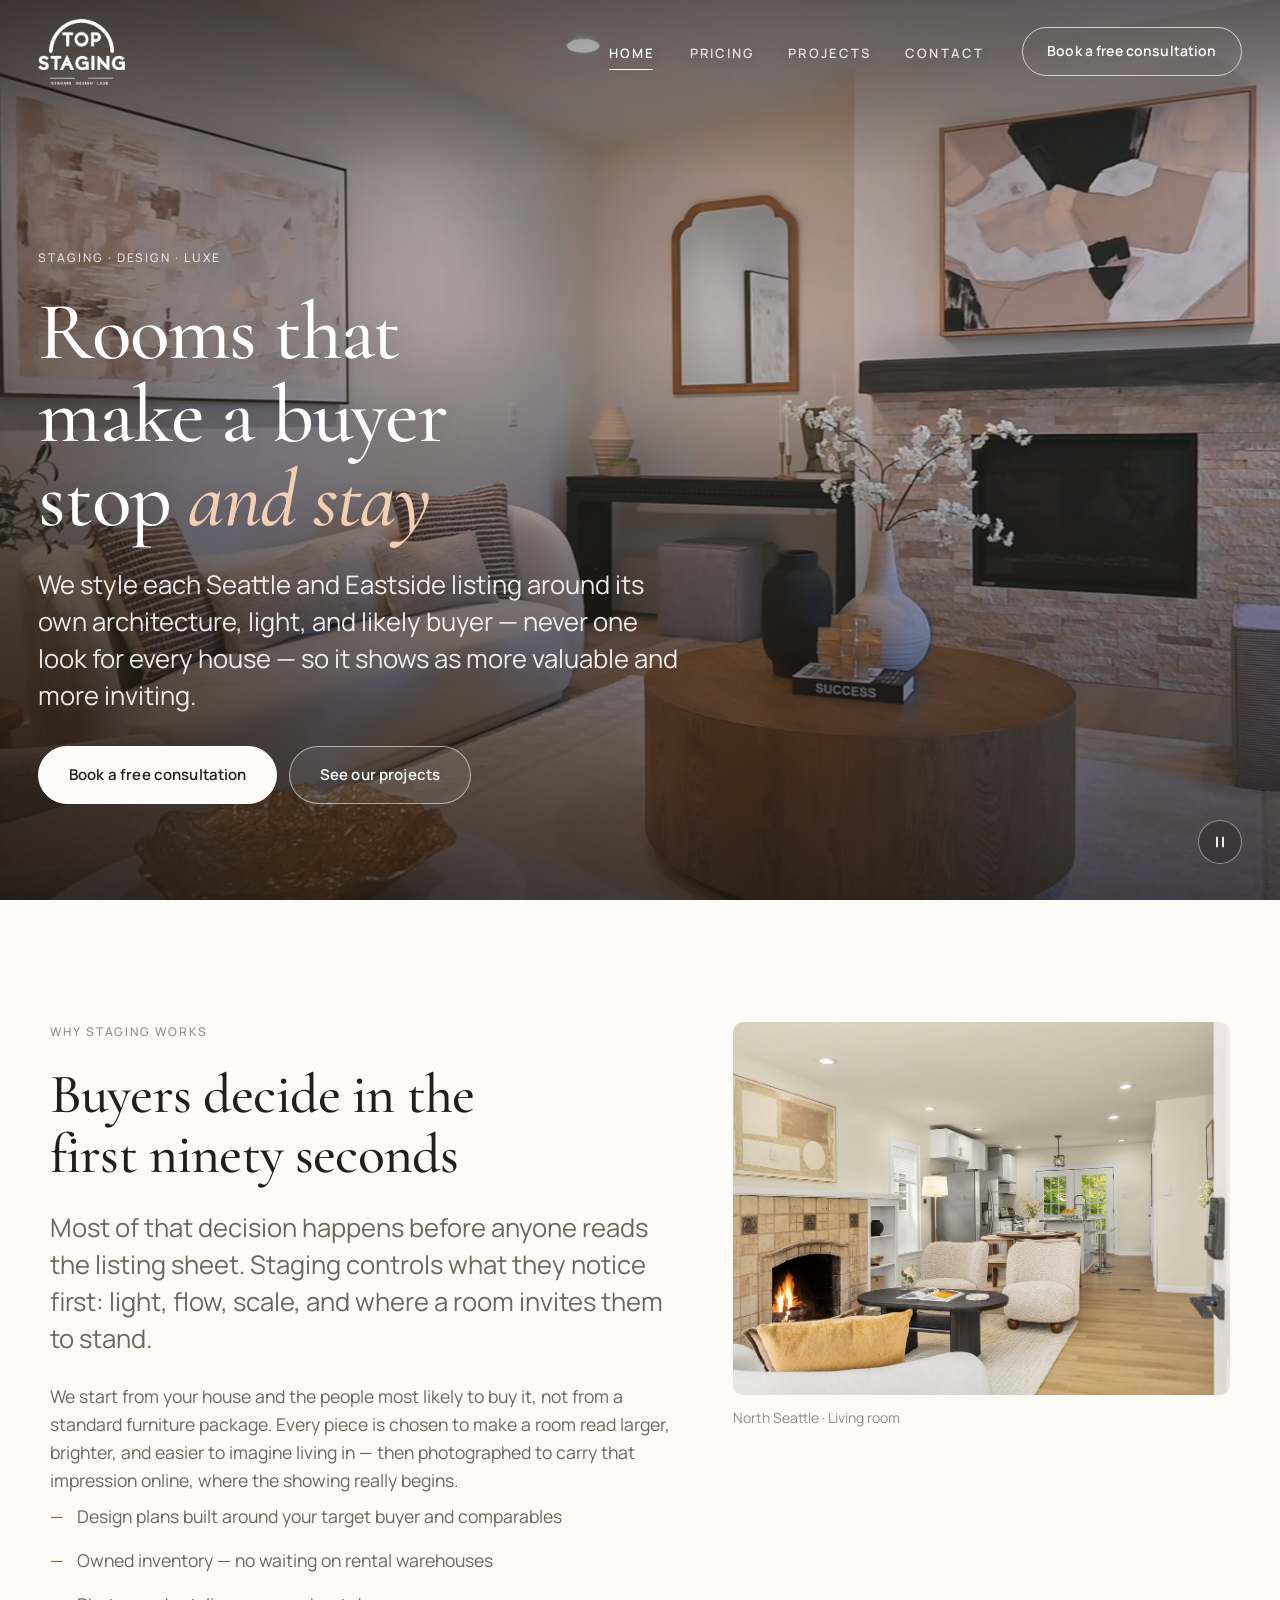
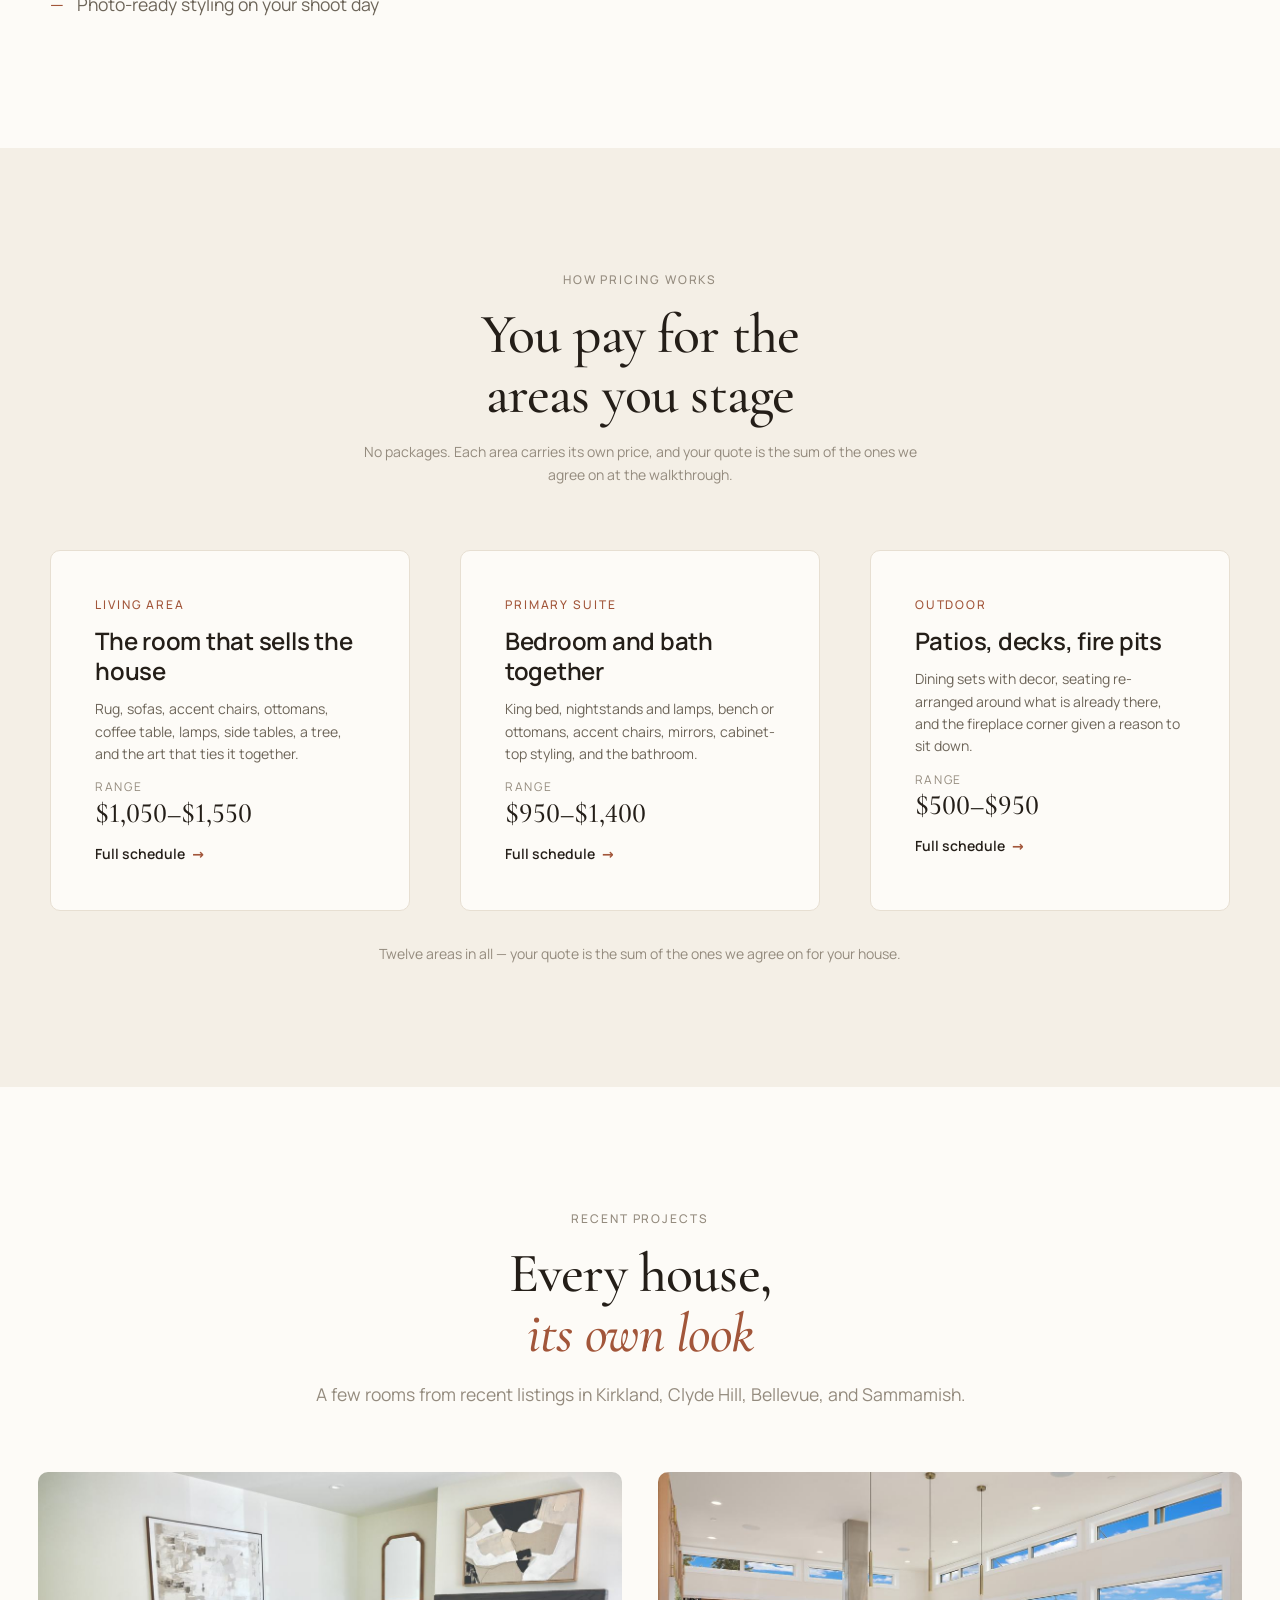
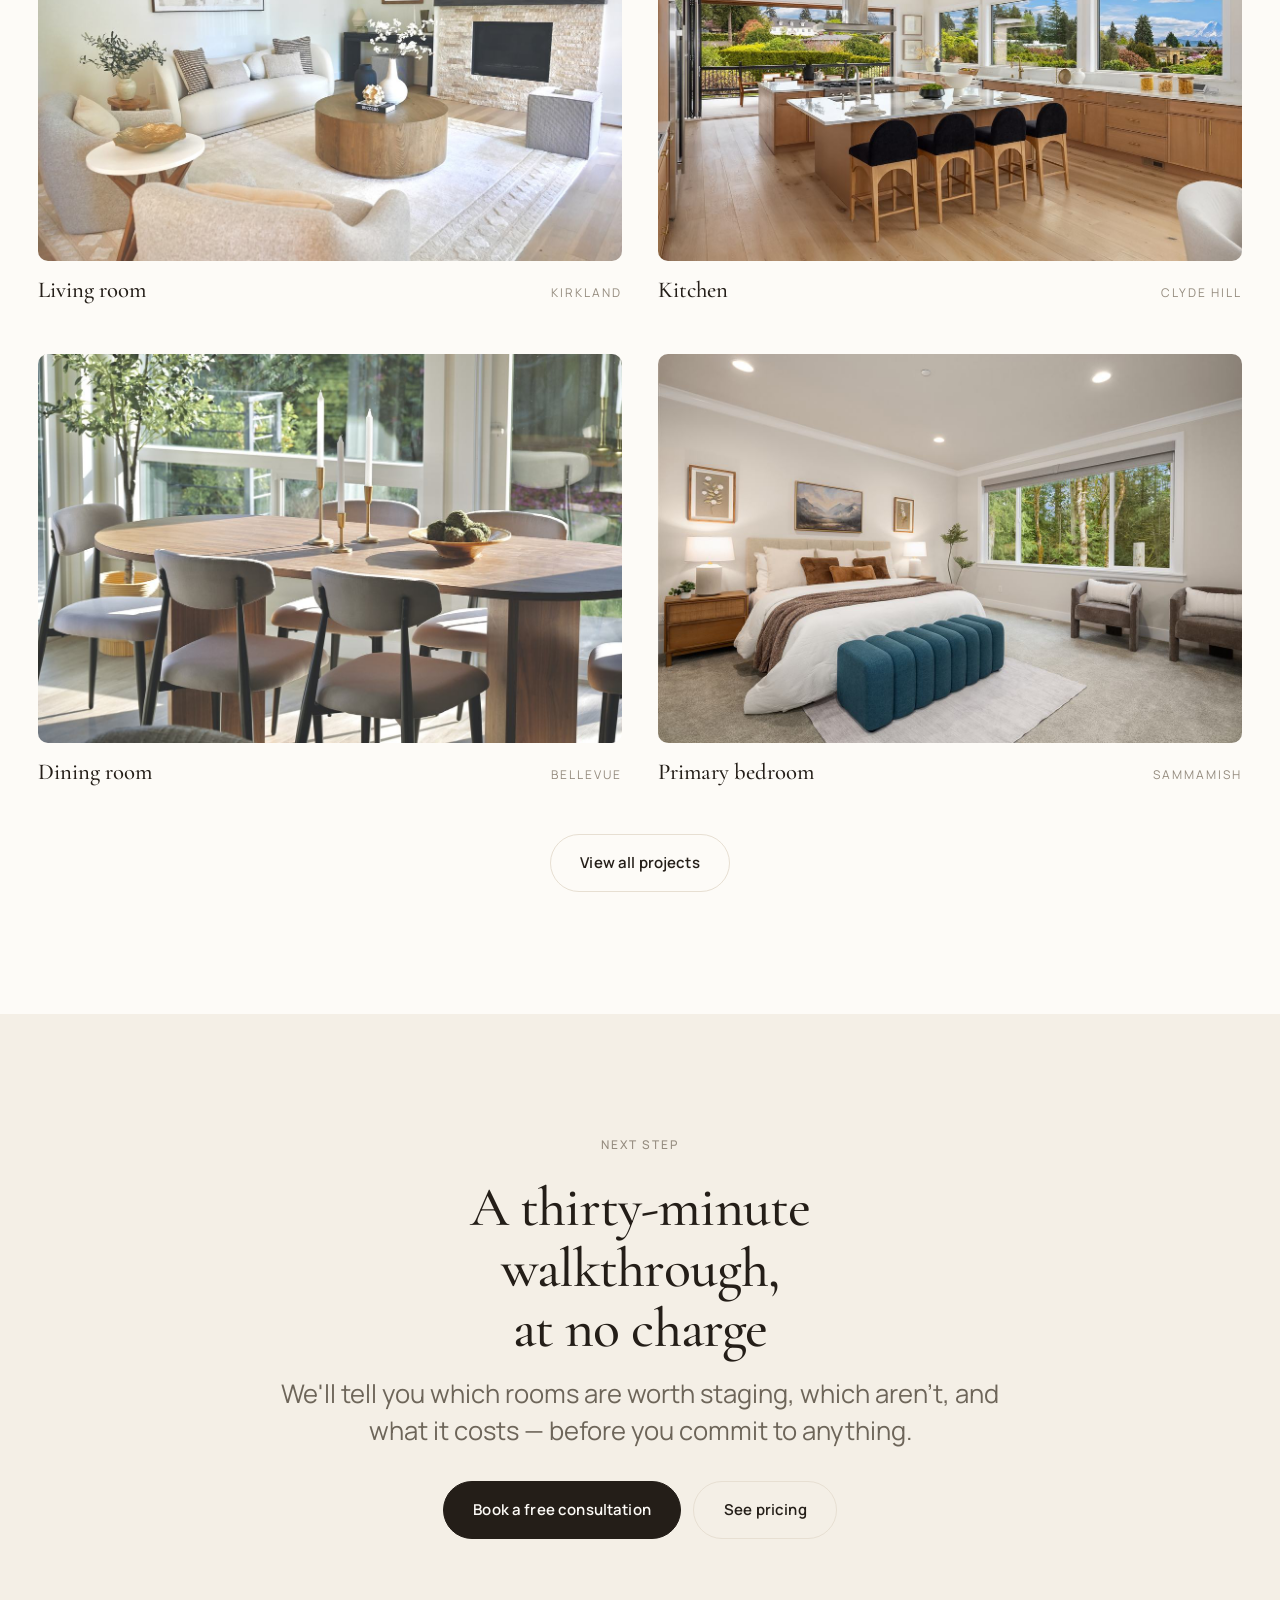
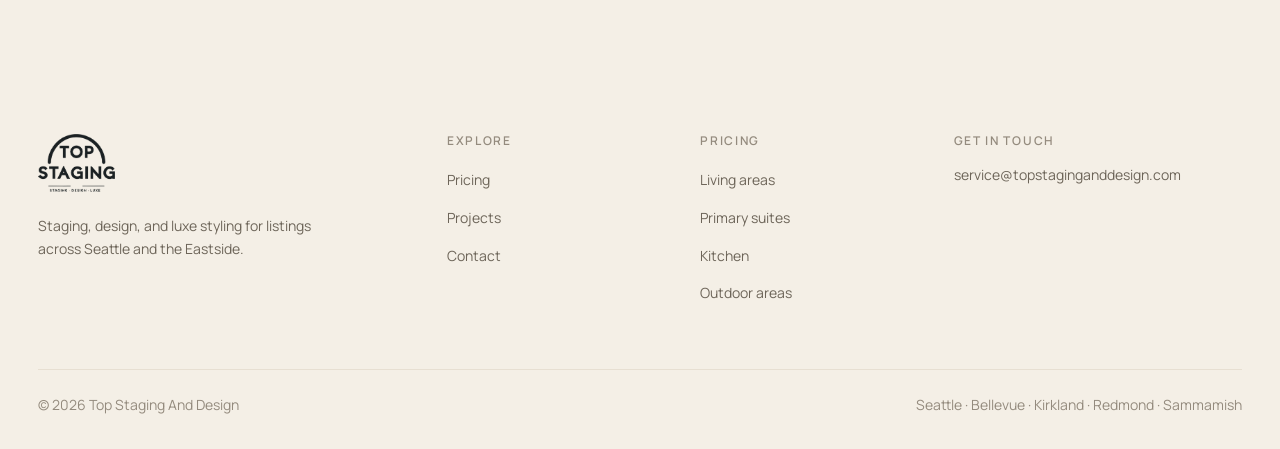
==== commit 33471c10: "Prepare site for launch on www.topstaginganddesign.com - Pricing: drop the lounge area, move entry a" ====
--- a/index.html
+++ b/index.html
@@ -5,47 +5,41 @@
 <meta name="viewport" content="width=device-width, initial-scale=1">
 <title>Top Staging And Design — Home Staging in Seattle &amp; the Eastside</title>
 <meta name="description" content="Area-based home staging for listings across Seattle, Bellevue, Kirkland, Redmond, Sammamish, Issaquah, and Bothell. You pay for the areas you stage. Free consultation.">
-<link rel="canonical" href="https://train2010.github.io/staging-website/index.html">
+<link rel="canonical" href="https://www.topstaginganddesign.com/">
 <meta property="og:type" content="website">
 <meta property="og:site_name" content="Top Staging And Design">
 <meta property="og:title" content="Top Staging And Design — Home Staging in Seattle &amp; the Eastside">
 <meta property="og:description" content="Area-based home staging for listings across Seattle, Bellevue, Kirkland, Redmond, Sammamish, Issaquah, and Bothell. You pay for the areas you stage. Free consultation.">
-<meta property="og:url" content="https://train2010.github.io/staging-website/index.html">
-<meta property="og:image" content="https://train2010.github.io/staging-website/images/hero.jpg">
+<meta property="og:url" content="https://www.topstaginganddesign.com/">
+<meta property="og:image" content="https://www.topstaginganddesign.com/images/hero.jpg">
 <meta name="twitter:card" content="summary_large_image">
 <meta name="theme-color" content="#fdfbf7" media="(prefers-color-scheme: light)">
 <meta name="theme-color" content="#17120e" media="(prefers-color-scheme: dark)">
 <link rel="icon" href="favicon.svg" type="image/svg+xml">
-<link rel="preload" href="fonts/InstrumentSerif-normal-latin.woff2" as="font" type="font/woff2" crossorigin>
-<link rel="preload" href="fonts/InstrumentSans-normal-latin.woff2" as="font" type="font/woff2" crossorigin>
-<link rel="stylesheet" href="css/style.css">
-<script src="js/main.js" defer></script>
+<link rel="preload" href="fonts/CormorantGaramond-500-normal-latin.woff2" as="font" type="font/woff2" crossorigin>
+<link rel="preload" href="fonts/Manrope-normal-latin.woff2" as="font" type="font/woff2" crossorigin>
+<link rel="preload" href="images/hero-poster.jpg" as="image" fetchpriority="high">
+<link rel="stylesheet" href="css/style.css?v=62c5ef06">
+<script src="js/main.js?v=265fa495" defer></script>
 <script type="application/ld+json">
 {
   "@context": "https://schema.org",
   "@type": "HomeAndConstructionBusiness",
   "name": "Top Staging And Design",
   "description": "Area-based home staging and property styling for listings across Seattle and the Eastside.",
-  "url": "https://train2010.github.io/staging-website/",
-  "image": "https://train2010.github.io/staging-website/images/hero.jpg",
-  "logo": "https://train2010.github.io/staging-website/images/logo.png",
-  "telephone": "+1-555-123-4567",
+  "url": "https://www.topstaginganddesign.com/",
+  "image": "https://www.topstaginganddesign.com/images/hero.jpg",
+  "logo": "https://www.topstaginganddesign.com/images/logo.png",
   "email": "service@topstaginganddesign.com",
-  "priceRange": "$200 - $15700",
   "foundingDate": "2015",
   "areaServed": ["Seattle", "Bellevue", "Clyde Hill", "Kirkland", "Redmond", "Sammamish", "Issaquah", "Bothell", "Shoreline"],
-  "address": { "@type": "PostalAddress", "addressLocality": "Seattle", "addressRegion": "WA", "addressCountry": "US" },
-  "openingHoursSpecification": [
-    { "@type": "OpeningHoursSpecification", "dayOfWeek": ["Monday","Tuesday","Wednesday","Thursday","Friday"], "opens": "09:00", "closes": "18:00" },
-    { "@type": "OpeningHoursSpecification", "dayOfWeek": "Saturday", "opens": "10:00", "closes": "16:00" }
-  ],
-  "aggregateRating": { "@type": "AggregateRating", "ratingValue": "4.9", "reviewCount": "127" }
+  "address": { "@type": "PostalAddress", "addressLocality": "Seattle", "addressRegion": "WA", "addressCountry": "US" }
 }
 </script>
 </head>
 <body>
 <a class="skip" href="#main">Skip to content</a>
-<header class="head-bar" data-stuck="false">
+<header class="head-bar head-bar--over" data-stuck="false">
   <div class="wrap wrap--wide head-bar__in">
     <a class="brand" href="index.html">
       <img src="images/logo.png" alt="Top Staging And Design" width="221" height="168" fetchpriority="high">
@@ -57,31 +51,40 @@
     <nav class="nav" id="nav" aria-label="Primary">
       <ul class="nav__list">
         <li><a class="nav__link" href="index.html" aria-current="page">Home</a></li>
-        <li><a class="nav__link" href="about.html">Studio</a></li>
         <li><a class="nav__link" href="services.html">Pricing</a></li>
-        <li><a class="nav__link" href="portfolio.html">Work</a></li>
+        <li><a class="nav__link" href="portfolio.html">Projects</a></li>
         <li><a class="nav__link" href="contact.html">Contact</a></li>
       </ul>
-      <a class="btn" href="contact.html">Book a consult</a>
+      <a class="btn" href="contact.html">Book a free consultation</a>
     </nav>
   </div>
 </header>
 <main id="main">
 
 <section class="hero">
-  <div class="wrap wrap--wide">
+  <div class="hero__media">
+    <video class="hero__video" autoplay muted loop playsinline preload="auto" poster="images/hero-poster.jpg" aria-hidden="true">
+      <!-- Large and high-density screens get the native 1440p cut; everything
+           else, phones included, gets 1080p. AV1 first, H.264 for the rest. -->
+      <source src="media/hero-1440.av1.mp4" type="video/mp4; codecs=av01.0.12M.08" media="(min-width: 1600px), (min-width: 1100px) and (min-resolution: 1.5dppx)">
+      <source src="media/hero-1440.mp4" type="video/mp4" media="(min-width: 1600px), (min-width: 1100px) and (min-resolution: 1.5dppx)">
+      <source src="media/hero-1080.av1.mp4" type="video/mp4; codecs=av01.0.08M.08">
+      <source src="media/hero-1080.mp4" type="video/mp4">
+    </video>
+  </div>
+  <div class="wrap wrap--wide hero__in">
     <span class="eyebrow">Staging &middot; Design &middot; Luxe</span>
     <h1 class="d1">Rooms that make a buyer stop <em>and stay</em></h1>
-    <p class="lead hero__sub">We style listings across Seattle and the Eastside so people walk in and start measuring for their own furniture. That is the whole job.</p>
+    <p class="lead hero__sub">We style each Seattle and Eastside listing around its own architecture, light, and likely buyer — never one look for every house — so it shows as more valuable and more inviting.</p>
     <div class="btns">
-      <a class="btn" href="contact.html">Book a consult</a>
-      <a class="btn btn--quiet" href="portfolio.html">See the work</a>
-    </div>
-
-    <figure class="hero__shot">
-      <img src="images/hero.jpg" alt="Living room staged with a low sofa, curved armchairs, and a linear fireplace, opening through folding glass doors to a valley view" width="1800" height="1200" fetchpriority="high" decoding="async">
-    </figure>
-  </div>
+      <a class="btn" href="contact.html">Book a free consultation</a>
+      <a class="btn btn--quiet" href="portfolio.html">See our projects</a>
+    </div>
+  </div>
+  <button class="hero__toggle" type="button" aria-pressed="false" aria-label="Pause background video" hidden>
+    <svg class="hero__icon hero__icon--pause" viewBox="0 0 16 16" aria-hidden="true"><path d="M5 3.5v9M11 3.5v9" stroke="currentColor" stroke-width="1.8" stroke-linecap="round"/></svg>
+    <svg class="hero__icon hero__icon--play" viewBox="0 0 16 16" aria-hidden="true"><path d="M5.5 3.6v8.8a.5.5 0 0 0 .77.42l6.6-4.4a.5.5 0 0 0 0-.84l-6.6-4.4a.5.5 0 0 0-.77.42Z" fill="currentColor"/></svg>
+  </button>
 </section>
 
 <section class="sec">
@@ -91,13 +94,12 @@
         <span class="eyebrow">Why staging works</span>
         <h2 class="d2">Buyers decide in the first ninety seconds</h2>
         <p class="lead">Most of that decision happens before anyone reads the listing sheet. Staging controls what they notice first: light, flow, scale, and where a room invites them to stand.</p>
-        <p class="body">We work from the buyer profile for your price band, not from a catalogue. Every piece is chosen to make a room read larger, brighter, and easier to imagine living in — then photographed to carry that impression online, where the showing really begins.</p>
+        <p class="body">We start from your house and the people most likely to buy it, not from a standard furniture package. Every piece is chosen to make a room read larger, brighter, and easier to imagine living in — then photographed to carry that impression online, where the showing really begins.</p>
         <ul class="list">
           <li>Design plans built around your target buyer and comparables</li>
           <li>Owned inventory — no waiting on rental warehouses</li>
           <li>Photo-ready styling on your shoot day</li>
         </ul>
-        <p><a class="tlink" href="about.html">Meet the studio</a></p>
       </div>
       <div>
         <figure class="figure figure--wide">
@@ -121,7 +123,7 @@
         <span class="eyebrow">Living area</span>
         <h3 class="h3">The room that sells the house</h3>
         <p class="small">Rug, sofas, accent chairs, ottomans, coffee table, lamps, side tables, a tree, and the art that ties it together.</p>
-        <span class="item__price"><small>Range</small>$1,500&ndash;$2,200</span>
+        <span class="item__price"><small>Range</small>$1,050&ndash;$1,550</span>
         <a class="tlink" href="services.html#living">Full schedule</a>
       </article>
       <article class="item panel panel--paper">
@@ -139,65 +141,37 @@
         <a class="tlink" href="services.html#patio">Full schedule</a>
       </article>
     </div>
-    <p class="center small muted" style="margin-top:var(--sp-6)">Sixteen areas in all — a whole house runs $10,400&ndash;$15,700, a smaller listing nearer $4,000.</p>
+    <p class="center small muted" style="margin-top:var(--sp-6)">Twelve areas in all — your quote is the sum of the ones we agree on for your house.</p>
   </div>
 </section>
 
 <section class="sec">
   <div class="wrap wrap--wide">
-    <div class="tie">
-      <div class="head">
-        <span class="eyebrow">Recent work</span>
-        <h2 class="d2">Rooms that changed the offer</h2>
-      </div>
-      <a class="tlink" href="portfolio.html">All project galleries</a>
-    </div>
-    <div class="gallery" style="margin-top:var(--sp-8)">
+    <div class="head head--center">
+      <span class="eyebrow">Recent projects</span>
+      <h2 class="d2">Every house, <em>its own look</em></h2>
+    </div>
+    <p class="body body--center center muted" style="margin-top:var(--sp-4)">A few rooms from recent listings in Kirkland, Clyde Hill, Bellevue, and Sammamish.</p>
+    <div class="gallery gallery--home" style="margin-top:var(--sp-8)">
       <figure class="shot shot--static">
         <div class="shot__img"><img src="images/projects/kirkland-15.jpg" alt="Living room staged by Top Staging And Design at the Kirkland project" loading="lazy" decoding="async" width="1200" height="801"></div>
-        <figcaption><b>Kirkland</b><span>Living room</span></figcaption>
+        <figcaption><b>Living room</b><span>Kirkland</span></figcaption>
       </figure>
       <figure class="shot shot--static">
         <div class="shot__img"><img src="images/projects/clydehill-03.jpg" alt="Kitchen staged by Top Staging And Design at the Clyde Hill project" loading="lazy" decoding="async" width="1200" height="801"></div>
-        <figcaption><b>Clyde Hill</b><span>Kitchen</span></figcaption>
-      </figure>
-      <figure class="shot shot--static">
-        <div class="shot__img"><img src="images/projects/bellevue-04.jpg" alt="Dining room staged by Top Staging And Design at the Bellevue project" loading="lazy" decoding="async" width="801" height="1200"></div>
-        <figcaption><b>Bellevue</b><span>Dining room</span></figcaption>
+        <figcaption><b>Kitchen</b><span>Clyde Hill</span></figcaption>
+      </figure>
+      <figure class="shot shot--static">
+        <div class="shot__img"><img src="images/projects/bellevue-15.jpg" alt="Dining room staged by Top Staging And Design at the Bellevue project" loading="lazy" decoding="async" width="1200" height="801"></div>
+        <figcaption><b>Dining room</b><span>Bellevue</span></figcaption>
       </figure>
       <figure class="shot shot--static">
         <div class="shot__img"><img src="images/projects/sammamish-08.jpg" alt="Primary bedroom staged by Top Staging And Design at the Sammamish project" loading="lazy" decoding="async" width="1200" height="800"></div>
-        <figcaption><b>Sammamish</b><span>Primary bedroom</span></figcaption>
-      </figure>
-    </div>
-  </div>
-</section>
-
-<section class="sec sec--oat">
-  <div class="wrap">
-    <figure class="pull">
-      <blockquote>&ldquo;We had three offers in the first weekend. It didn't look staged — it looked like the life buyers wanted to move into.&rdquo;</blockquote>
-      <figcaption><b>Jennifer &amp; Mark Thompson</b>Sold in 9 days · Clyde Hill</figcaption>
-    </figure>
-  </div>
-</section>
-
-<section class="sec sec--half">
-  <div class="wrap">
-    <hr class="rule">
-    <div class="cols cols--3" style="margin-top:var(--sp-8)">
-      <figure class="quote">
-        <blockquote>&ldquo;I put every listing above a million through Top Staging now. Fast install, clean invoicing, and photos that look like a magazine.&rdquo;</blockquote>
-        <figcaption><b>David Johnson</b>Broker · Bellevue</figcaption>
-      </figure>
-      <figure class="quote">
-        <blockquote>&ldquo;Staging cost a fraction of the first price cut we were about to make — and we never had to make it.&rdquo;</blockquote>
-        <figcaption><b>Amanda Lee</b>Homeowner · Shoreline</figcaption>
-      </figure>
-      <figure class="quote">
-        <blockquote>&ldquo;Sat for two months unstaged. Relisted on the Friday, under contract in three weeks, above asking.&rdquo;</blockquote>
-        <figcaption><b>Jennifer &amp; Mark T.</b>Homeowners · Clyde Hill</figcaption>
-      </figure>
+        <figcaption><b>Primary bedroom</b><span>Sammamish</span></figcaption>
+      </figure>
+    </div>
+    <div class="btns" style="margin-top:var(--sp-7);justify-content:center">
+      <a class="btn btn--quiet" href="portfolio.html">View all projects</a>
     </div>
   </div>
 </section>
@@ -209,7 +183,7 @@
     <h2 class="d2" style="margin-top:var(--sp-5)">A thirty-minute walkthrough, at no charge</h2>
     <p class="lead">We'll tell you which rooms are worth staging, which aren't, and what it costs — before you commit to anything.</p>
     <div class="btns">
-      <a class="btn" href="contact.html">Request a consult</a>
+      <a class="btn" href="contact.html">Book a free consultation</a>
       <a class="btn btn--quiet" href="services.html">See pricing</a>
     </div>
   </div>
@@ -226,9 +200,8 @@
       <div>
         <h3>Explore</h3>
         <ul>
-          <li><a href="about.html">Studio</a></li>
           <li><a href="services.html">Pricing</a></li>
-          <li><a href="portfolio.html">Work</a></li>
+          <li><a href="portfolio.html">Projects</a></li>
           <li><a href="contact.html">Contact</a></li>
         </ul>
       </div>
@@ -237,7 +210,7 @@
         <ul>
           <li><a href="services.html#living">Living areas</a></li>
           <li><a href="services.html#primary">Primary suites</a></li>
-          <li><a href="services.html#kitchen">Kitchen &amp; baths</a></li>
+          <li><a href="services.html#kitchen">Kitchen</a></li>
           <li><a href="services.html#patio">Outdoor areas</a></li>
         </ul>
       </div>
@@ -245,8 +218,6 @@
         <h3>Get in touch</h3>
         <address>
           <a href="mailto:service@topstaginganddesign.com">service@topstaginganddesign.com</a>
-          <a href="tel:+15551234567">(555) 123-4567</a>
-          <span>Mon&ndash;Fri 9&ndash;6 &middot; Sat 10&ndash;4</span>
         </address>
       </div>
     </div>
--- a/css/style.css
+++ b/css/style.css
@@ -7,59 +7,61 @@
 
    01 tokens · 02 base · 03 layout · 04 type · 05 buttons
    06 header · 07 hero · 08 sections · 09 panels · 10 gallery
-   11 list & prices · 12 quotes · 13 forms · 14 footer
+   11 list & prices · 12 call to action · 13 forms · 14 footer
    15 lightbox · 16 motion · 17 print
    ============================================================= */
 
 /* 00 · FONTS ------------------------------------------------
    Self-hosted so the site loads nothing from a third party.
-   Instrument Sans ships as a variable face, hence the weight range. */
+   Manrope ships as a variable face, hence the weight range.
+   Cormorant Garamond is a static 500 cut. Its 400 is too thin for
+   this paper background, so the 500 file also answers 400 requests. */
 @font-face {
-  font-family: "Instrument Sans";
+  font-family: "Manrope";
   font-style: normal;
-  font-weight: 400 600;
+  font-weight: 400 700;
   font-display: swap;
-  src: url("../fonts/InstrumentSans-normal-latin-ext.woff2") format("woff2");
+  src: url("../fonts/Manrope-normal-latin-ext.woff2") format("woff2");
   unicode-range: U+0100-02BA, U+02BD-02C5, U+02C7-02CC, U+02CE-02D7, U+02DD-02FF, U+0304, U+0308, U+0329, U+1D00-1DBF, U+1E00-1E9F, U+1EF2-1EFF, U+2020, U+20A0-20AB, U+20AD-20C0, U+2113, U+2C60-2C7F, U+A720-A7FF;
 }
 @font-face {
-  font-family: "Instrument Sans";
+  font-family: "Manrope";
   font-style: normal;
-  font-weight: 400 600;
+  font-weight: 400 700;
   font-display: swap;
-  src: url("../fonts/InstrumentSans-normal-latin.woff2") format("woff2");
+  src: url("../fonts/Manrope-normal-latin.woff2") format("woff2");
   unicode-range: U+0000-00FF, U+0131, U+0152-0153, U+02BB-02BC, U+02C6, U+02DA, U+02DC, U+0304, U+0308, U+0329, U+2000-206F, U+20AC, U+2122, U+2191, U+2193, U+2212, U+2215, U+FEFF, U+FFFD;
 }
 @font-face {
-  font-family: "Instrument Serif";
+  font-family: "Cormorant Garamond";
+  font-style: normal;
+  font-weight: 400 500;
+  font-display: swap;
+  src: url("../fonts/CormorantGaramond-500-normal-latin-ext.woff2") format("woff2");
+  unicode-range: U+0100-02BA, U+02BD-02C5, U+02C7-02CC, U+02CE-02D7, U+02DD-02FF, U+0304, U+0308, U+0329, U+1D00-1DBF, U+1E00-1E9F, U+1EF2-1EFF, U+2020, U+20A0-20AB, U+20AD-20C0, U+2113, U+2C60-2C7F, U+A720-A7FF;
+}
+@font-face {
+  font-family: "Cormorant Garamond";
+  font-style: normal;
+  font-weight: 400 500;
+  font-display: swap;
+  src: url("../fonts/CormorantGaramond-500-normal-latin.woff2") format("woff2");
+  unicode-range: U+0000-00FF, U+0131, U+0152-0153, U+02BB-02BC, U+02C6, U+02DA, U+02DC, U+0304, U+0308, U+0329, U+2000-206F, U+20AC, U+2122, U+2191, U+2193, U+2212, U+2215, U+FEFF, U+FFFD;
+}
+@font-face {
+  font-family: "Cormorant Garamond";
   font-style: italic;
-  font-weight: 400;
+  font-weight: 400 500;
   font-display: swap;
-  src: url("../fonts/InstrumentSerif-italic-latin-ext.woff2") format("woff2");
+  src: url("../fonts/CormorantGaramond-500-italic-latin-ext.woff2") format("woff2");
   unicode-range: U+0100-02BA, U+02BD-02C5, U+02C7-02CC, U+02CE-02D7, U+02DD-02FF, U+0304, U+0308, U+0329, U+1D00-1DBF, U+1E00-1E9F, U+1EF2-1EFF, U+2020, U+20A0-20AB, U+20AD-20C0, U+2113, U+2C60-2C7F, U+A720-A7FF;
 }
 @font-face {
-  font-family: "Instrument Serif";
+  font-family: "Cormorant Garamond";
   font-style: italic;
-  font-weight: 400;
+  font-weight: 400 500;
   font-display: swap;
-  src: url("../fonts/InstrumentSerif-italic-latin.woff2") format("woff2");
-  unicode-range: U+0000-00FF, U+0131, U+0152-0153, U+02BB-02BC, U+02C6, U+02DA, U+02DC, U+0304, U+0308, U+0329, U+2000-206F, U+20AC, U+2122, U+2191, U+2193, U+2212, U+2215, U+FEFF, U+FFFD;
-}
-@font-face {
-  font-family: "Instrument Serif";
-  font-style: normal;
-  font-weight: 400;
-  font-display: swap;
-  src: url("../fonts/InstrumentSerif-normal-latin-ext.woff2") format("woff2");
-  unicode-range: U+0100-02BA, U+02BD-02C5, U+02C7-02CC, U+02CE-02D7, U+02DD-02FF, U+0304, U+0308, U+0329, U+1D00-1DBF, U+1E00-1E9F, U+1EF2-1EFF, U+2020, U+20A0-20AB, U+20AD-20C0, U+2113, U+2C60-2C7F, U+A720-A7FF;
-}
-@font-face {
-  font-family: "Instrument Serif";
-  font-style: normal;
-  font-weight: 400;
-  font-display: swap;
-  src: url("../fonts/InstrumentSerif-normal-latin.woff2") format("woff2");
+  src: url("../fonts/CormorantGaramond-500-italic-latin.woff2") format("woff2");
   unicode-range: U+0000-00FF, U+0131, U+0152-0153, U+02BB-02BC, U+02C6, U+02DA, U+02DC, U+0304, U+0308, U+0329, U+2000-206F, U+20AC, U+2122, U+2191, U+2193, U+2212, U+2215, U+FEFF, U+FFFD;
 }
 
@@ -74,8 +76,8 @@
   --accent:  #a2563a;   /* muted rust, interactive only      */
   --accent-2:#8a4830;
 
-  --serif: "Instrument Serif", "Iowan Old Style", Georgia, "Times New Roman", serif;
-  --sans:  "Instrument Sans", ui-sans-serif, system-ui, -apple-system, "Segoe UI", sans-serif;
+  --serif: "Cormorant Garamond", "Iowan Old Style", Garamond, Georgia, serif;
+  --sans:  "Manrope", ui-sans-serif, system-ui, -apple-system, "Segoe UI", sans-serif;
 
   --t-eyebrow: 0.75rem;
   --t-sm:      0.875rem;
@@ -94,7 +96,7 @@
   --r:    6px;
   --r-lg: 10px;
   --wrap: 1180px;
-  --head: 76px;
+  --head: 104px;
   --ease: cubic-bezier(.33, .7, .3, 1);
 }
 
@@ -190,6 +192,8 @@
 .d1 { font-size: var(--t-h1); line-height: 1.02; }
 .d2 { font-size: var(--t-h2); line-height: 1.08; }
 .d1 em, .d2 em { font-style: italic; color: var(--accent); }
+/* Cormorant defaults to old-style figures, which bounce in prices and dates. */
+.d1, .d2, .item__price, .row__tag b, .sent b { font-variant-numeric: lining-nums; }
 
 .h3 {
   font-family: var(--sans); font-size: var(--t-h3);
@@ -268,30 +272,48 @@
   backdrop-filter: saturate(1.4) blur(12px);
   -webkit-backdrop-filter: saturate(1.4) blur(12px);
   border-bottom: 1px solid transparent;
-  transition: border-color .3s var(--ease);
-}
-.head-bar[data-stuck="true"] { border-bottom-color: var(--sand); }
+  transition: border-color .3s var(--ease), box-shadow .3s var(--ease);
+}
+.head-bar[data-stuck="true"] {
+  border-bottom-color: var(--sand);
+  box-shadow: 0 10px 30px -18px rgba(36, 30, 24, .35);
+}
 .head-bar__in { display: flex; align-items: center; justify-content: space-between; gap: var(--sp-5); }
-
-.brand { display: inline-flex; align-items: center; text-decoration: none; }
-.brand img { height: 44px; width: auto; background: none; }
+@media (max-width: 60rem) { :root { --head: 84px; } }
+
+.brand { display: inline-flex; align-items: center; text-decoration: none; transition: opacity .2s var(--ease); }
+.brand:hover { opacity: .78; }
+.brand img { height: 66px; width: auto; background: none; }
 .foot .brand img { height: 58px; }
-@media (max-width: 30rem) { .brand img { height: 40px; } }
+@media (max-width: 60rem) { .brand img { height: 54px; } }
+@media (max-width: 30rem) { .brand img { height: 48px; } }
 /* The wordmark is a single-colour transparent PNG, so inverting it is enough
    to carry it onto the dark background. */
 @media (prefers-color-scheme: dark) {
   :root:not([data-theme="light"]) .brand img { filter: invert(1); }
 }
 
-.nav { display: flex; align-items: center; gap: clamp(1.2rem, .6rem + 1.6vw, 2.4rem); }
-.nav__list { display: flex; gap: clamp(1.2rem, .6rem + 1.6vw, 2.4rem); list-style: none; padding: 0; margin: 0; }
+.nav { display: flex; align-items: center; gap: clamp(1.6rem, .8rem + 2vw, 3rem); }
+.nav__list { display: flex; gap: clamp(1.4rem, .7rem + 1.8vw, 2.8rem); list-style: none; padding: 0; margin: 0; }
 .nav__link {
-  font-size: var(--t-sm); text-decoration: none; color: var(--ink-2);
-  padding-block: .35rem;
+  position: relative;
+  font-size: .8125rem; font-weight: 600; letter-spacing: .16em; text-transform: uppercase;
+  text-decoration: none; color: var(--ink-2);
+  padding-block: .5rem;
   transition: color .2s var(--ease);
 }
+/* A hairline that draws in from the left on hover and stays under the
+   current page. */
+.nav__link::after {
+  content: ""; position: absolute; left: 0; right: .16em; bottom: 0;
+  height: 1.5px; background: var(--accent);
+  transform: scaleX(0); transform-origin: left;
+  transition: transform .3s var(--ease);
+}
 .nav__link:hover { color: var(--ink); }
-.nav__link[aria-current="page"] { color: var(--ink); font-weight: 600; }
+.nav__link:hover::after,
+.nav__link[aria-current="page"]::after { transform: scaleX(1); }
+.nav__link[aria-current="page"] { color: var(--ink); }
 
 .burger {
   width: 42px; height: 42px; margin-right: -10px;
@@ -307,6 +329,24 @@
 .burger[aria-expanded="true"] i:nth-child(1) { transform: rotate(45deg); }
 .burger[aria-expanded="true"] i:nth-child(2) { opacity: 0; }
 .burger[aria-expanded="true"] i:nth-child(3) { transform: rotate(-45deg); }
+
+/* On the home page the header starts transparent, over the hero video, and
+   settles onto paper once the page scrolls or the menu opens. */
+.head-bar--over { transition: background-color .35s var(--ease), border-color .35s var(--ease), backdrop-filter .35s var(--ease); }
+.head-bar--over[data-stuck="false"]:not(:has(.burger[aria-expanded="true"])) {
+  background: transparent; border-bottom-color: transparent;
+  -webkit-backdrop-filter: none; backdrop-filter: none;
+}
+.head-bar--over[data-stuck="false"]:not(:has(.burger[aria-expanded="true"])) .brand img { filter: brightness(0) invert(1); }
+.head-bar--over[data-stuck="false"]:not(:has(.burger[aria-expanded="true"])) .burger { color: #fff; }
+@media (min-width: 60.01rem) {
+  .head-bar--over[data-stuck="false"] .nav__link { color: rgba(255, 255, 255, .82); text-shadow: 0 1px 12px rgba(0, 0, 0, .25); }
+  .head-bar--over[data-stuck="false"] .nav__link:hover,
+  .head-bar--over[data-stuck="false"] .nav__link[aria-current="page"] { color: #fff; }
+  .head-bar--over[data-stuck="false"] .nav__link::after { background: #fff; }
+  .head-bar--over[data-stuck="false"] .nav .btn { background: transparent; border-color: rgba(255, 255, 255, .7); color: #fff; }
+  .head-bar--over[data-stuck="false"] .nav .btn:hover { background: #fff; border-color: #fff; color: var(--ink); }
+}
 
 @media (max-width: 60rem) {
   .nav {
@@ -323,24 +363,76 @@
     display: block; padding: .95rem 0;
     border-bottom: 1px solid var(--sand);
     font-family: var(--serif); font-size: 1.5rem; color: var(--ink);
+    font-weight: 500; letter-spacing: 0; text-transform: none;
   }
+  .nav__link::after { display: none; }
   .nav .btn { margin-top: var(--sp-5); align-self: flex-start; }
 }
-@media (min-width: 60.01rem) { .burger { display: none; } .nav .btn { display: none; } }
-
-/* 07 · HERO -------------------------------------------------- */
-.hero { padding-block: clamp(3.5rem, 2.5rem + 5vw, 7rem) 0; text-align: center; }
-.hero .eyebrow { margin-bottom: var(--sp-5); }
-.hero h1 { margin-inline: auto; max-width: 16ch; }
-.hero__sub { margin: var(--sp-5) auto 0; max-width: 46ch; }
-.hero .btns { margin-top: var(--sp-6); justify-content: center; }
-
-.hero__shot {
-  margin-top: clamp(3rem, 2rem + 4vw, 5.5rem);
-  border-radius: var(--r-lg); overflow: hidden;
-}
-.hero__shot img { width: 100%; aspect-ratio: 21 / 9; object-fit: cover; }
-@media (max-width: 46rem) { .hero__shot img { aspect-ratio: 4 / 3; } }
+@media (min-width: 60.01rem) {
+  .burger { display: none; }
+  .nav .btn { padding: .8rem 1.5rem; font-size: .875rem; }
+}
+
+/* 07 · HERO --------------------------------------------------
+   Full-bleed walkthrough video. The poster is the reel's first frame, so
+   the switch from still to motion is invisible. Colours here are fixed
+   rather than tokens: the text always sits on footage, in either theme. */
+.hero {
+  position: relative; isolation: isolate; overflow: hidden;
+  display: flex; align-items: flex-end;
+  /* Exactly one screen tall at every size, like a full-bleed cover. svh keeps
+     it from sliding under the mobile browser's toolbar; vh is the fallback. */
+  height: 100vh; height: 100svh; min-height: 40rem;
+  margin-top: calc(-1 * var(--head));
+  background: #2b231c; color: #fff;
+}
+.hero__media { position: absolute; inset: 0; z-index: -2; }
+.hero__video { width: 100%; height: 100%; object-fit: cover; }
+.hero::after {
+  content: ""; position: absolute; inset: 0; z-index: -1; pointer-events: none;
+  background:
+    linear-gradient(to bottom, rgba(24, 17, 12, .42) 0, rgba(24, 17, 12, 0) 11rem),
+    linear-gradient(to top, rgba(24, 17, 12, .74) 0%, rgba(24, 17, 12, .36) 36%, rgba(24, 17, 12, 0) 64%),
+    linear-gradient(to right, rgba(24, 17, 12, .42) 0%, rgba(24, 17, 12, 0) 58%);
+}
+.hero__in { padding-block: clamp(3rem, 2rem + 5vw, 6.5rem); text-shadow: 0 1px 28px rgba(0, 0, 0, .22); }
+.hero .eyebrow { color: rgba(255, 255, 255, .8); margin-bottom: var(--sp-5); }
+.hero h1 { color: #fff; max-width: 13ch; }
+.hero h1 em { color: #f2cfb2; }
+.hero__sub { margin-top: var(--sp-5); max-width: 44ch; color: rgba(255, 255, 255, .9); }
+.hero .btns { margin-top: var(--sp-6); }
+.hero .btn { background: #fdfbf7; border-color: #fdfbf7; color: #241e18; text-shadow: none; }
+.hero .btn:hover { background: #a2563a; border-color: #a2563a; color: #fff; }
+.hero .btn--quiet {
+  background: rgba(255, 255, 255, .08); border-color: rgba(255, 255, 255, .55); color: #fff;
+  -webkit-backdrop-filter: blur(6px); backdrop-filter: blur(6px);
+}
+.hero .btn--quiet:hover { background: #fff; border-color: #fff; color: #241e18; }
+
+/* Text settles in once, after the first frame is up. */
+.hero__in > * { animation: rise 1s var(--ease) both; }
+.hero__in > :nth-child(2) { animation-delay: .1s; }
+.hero__in > :nth-child(3) { animation-delay: .2s; }
+.hero__in > :nth-child(4) { animation-delay: .3s; }
+@keyframes rise { from { opacity: 0; transform: translateY(14px); } }
+
+.hero__toggle {
+  position: absolute; right: var(--pad); bottom: clamp(1.25rem, 3vw, 2.25rem);
+  width: 44px; height: 44px; border-radius: 50%;
+  display: grid; place-items: center; cursor: pointer;
+  color: #fff; background: rgba(24, 17, 12, .28);
+  border: 1px solid rgba(255, 255, 255, .45);
+  -webkit-backdrop-filter: blur(6px); backdrop-filter: blur(6px);
+  transition: background-color .2s var(--ease);
+}
+.hero__toggle:hover { background: rgba(24, 17, 12, .5); }
+.hero__toggle[hidden] { display: none; }
+.hero__icon { width: 16px; height: 16px; grid-area: 1 / 1; }
+.hero__toggle[aria-pressed="false"] .hero__icon--play,
+.hero__toggle[aria-pressed="true"] .hero__icon--pause { visibility: hidden; }
+@media (max-width: 46rem) {
+  .hero__toggle { top: calc(var(--head) + 1rem); bottom: auto; }
+}
 
 /* Interior page opener */
 .opener { padding-block: clamp(3rem, 2rem + 4vw, 5.5rem) 0; text-align: center; }
@@ -434,8 +526,16 @@
   display: flex; justify-content: space-between; gap: var(--sp-4);
   margin-top: var(--sp-4); font-size: var(--t-sm);
 }
-.shot__cap b { font-weight: 600; color: var(--ink); }
-.shot__cap span { color: var(--ink-3); }
+/* Room name in the display serif, place as a quiet small-caps label. */
+.shot figcaption, .shot__cap { align-items: baseline; }
+.shot figcaption b, .shot__cap b {
+  font-family: var(--serif); font-weight: 500; font-size: clamp(1.2rem, 1.1rem + .4vw, 1.45rem);
+  line-height: 1.2; color: var(--ink);
+}
+.shot figcaption span, .shot__cap span {
+  font-size: var(--t-eyebrow); letter-spacing: .16em; text-transform: uppercase; color: var(--ink-3);
+}
+.gallery--home { row-gap: clamp(2rem, 1.5rem + 2vw, 3.25rem); }
 .shot[hidden] { display: none; }
 .shot--static { cursor: default; }
 
@@ -499,26 +599,7 @@
 .row__tag > span { display: block; margin-bottom: .35rem; }
 .row__to { display: inline; }
 
-/* 12 · QUOTES ------------------------------------------------ */
-.quote { display: flex; flex-direction: column; height: 100%; }
-.quote blockquote {
-  margin: 0; font-family: var(--serif); font-weight: 400;
-  font-size: clamp(1.3rem, 1.1rem + .8vw, 1.7rem); line-height: 1.32;
-  color: var(--ink); text-wrap: pretty;
-}
-.quote figcaption { margin-top: auto; padding-top: var(--sp-5); font-size: var(--t-sm); color: var(--ink-3); }
-.quote figcaption b { display: block; color: var(--ink); font-weight: 600; }
-
-.pull { text-align: center; max-width: 24ch; margin-inline: auto; }
-.pull blockquote {
-  font-family: var(--serif); font-weight: 400;
-  font-size: clamp(1.7rem, 1.2rem + 2.2vw, 3rem); line-height: 1.18;
-  color: var(--ink); text-wrap: balance; max-width: none;
-}
-.pull figcaption { margin-top: var(--sp-5); font-size: var(--t-sm); color: var(--ink-3); }
-.pull figcaption b { color: var(--ink); font-weight: 600; }
-
-/* Call to action */
+/* 12 · CALL TO ACTION ------------------------------------- */
 .cta { text-align: center; }
 .cta h2 { margin-inline: auto; max-width: 18ch; }
 .cta p { margin: var(--sp-4) auto 0; max-width: 46ch; }
@@ -552,6 +633,8 @@
 .f[data-invalid="true"] select,
 .f[data-invalid="true"] textarea { border-color: var(--accent-2); }
 
+.form__err { margin-top: var(--sp-3); font-size: var(--t-sm); color: var(--accent-2); }
+.form__err[hidden] { display: none; }
 .sent { border-radius: var(--r-lg); background: var(--oat); padding: clamp(1.5rem, 1.2rem + 2vw, 2.5rem); }
 .sent[hidden] { display: none; }
 .sent b { display: block; font-family: var(--serif); font-weight: 400; font-size: var(--t-h3); color: var(--ink); }
@@ -625,7 +708,7 @@
 
 /* 17 · PRINT ------------------------------------------------- */
 @media print {
-  .head-bar, .burger, .lb, .filters, .btns { display: none !important; }
+  .head-bar, .burger, .lb, .filters, .btns, .hero__toggle { display: none !important; }
   body { background: #fff; color: #000; }
   .sec { padding-block: 1.5rem; }
 }
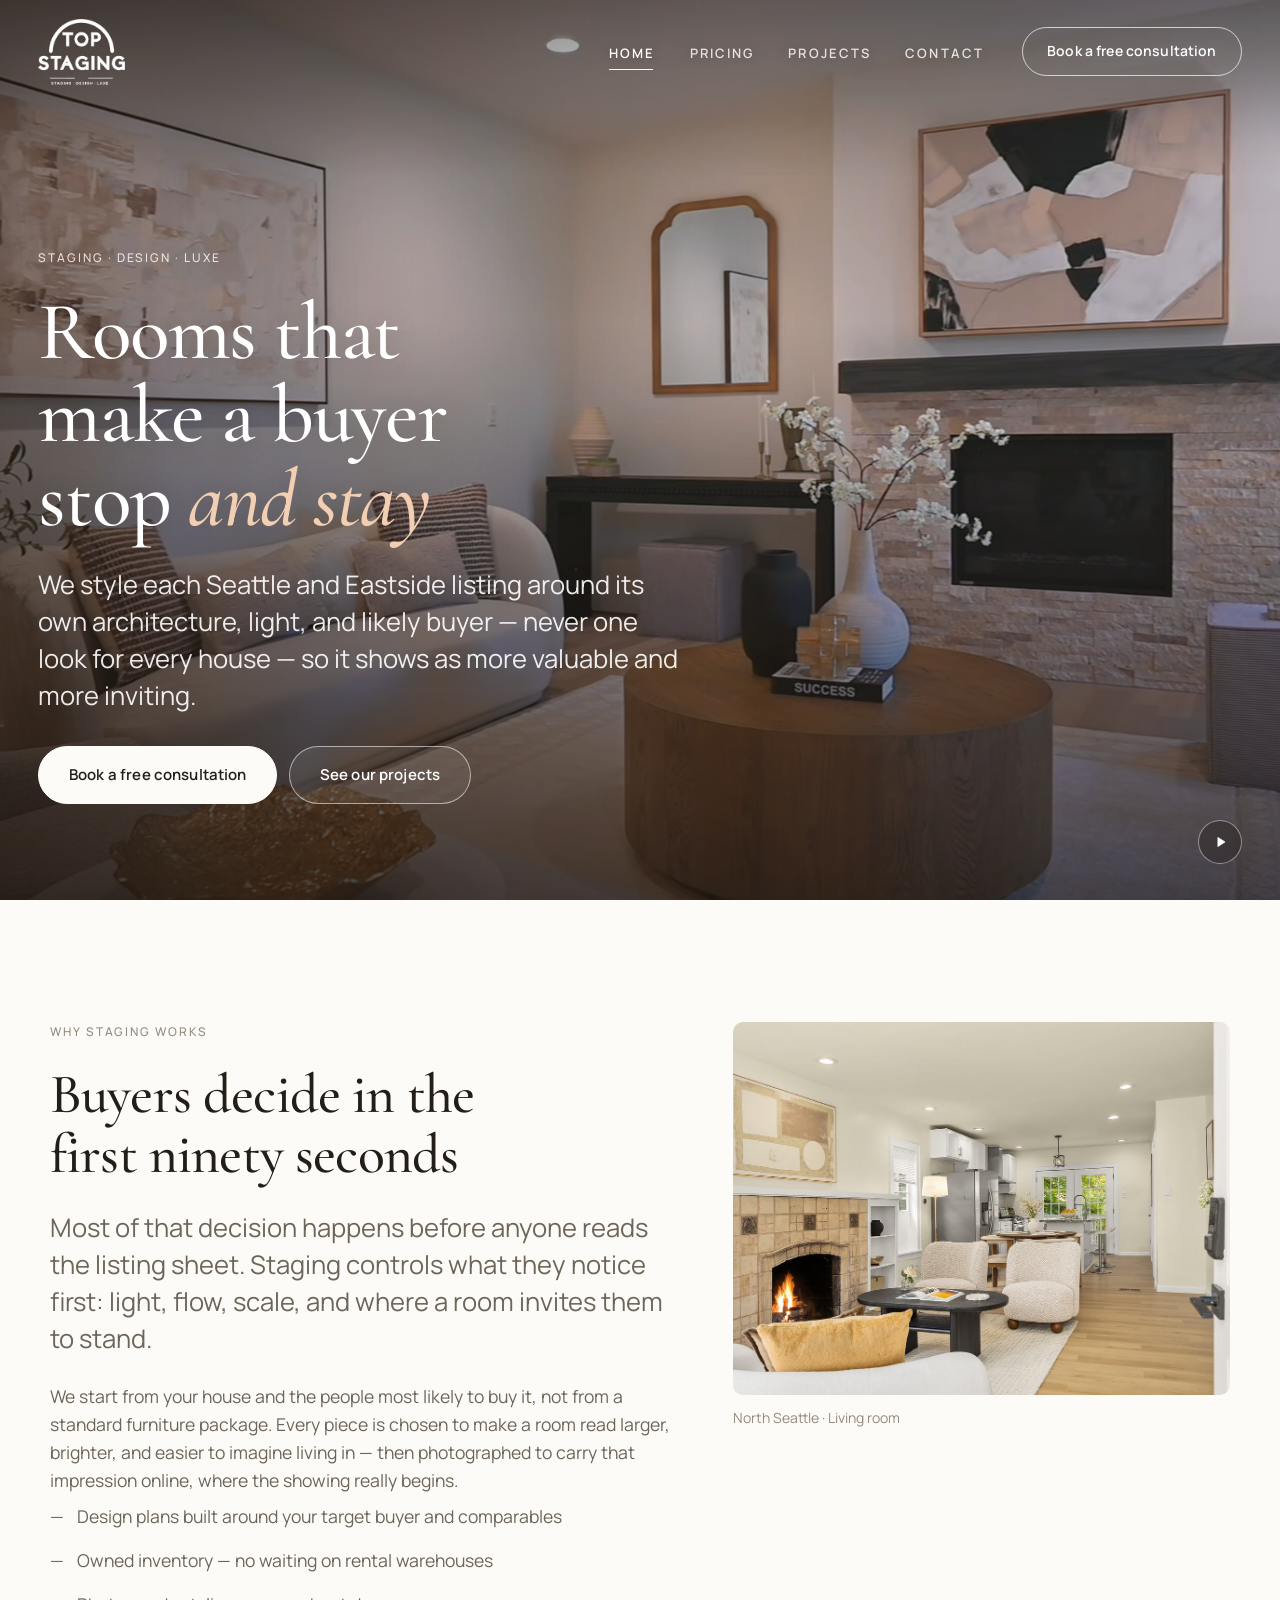
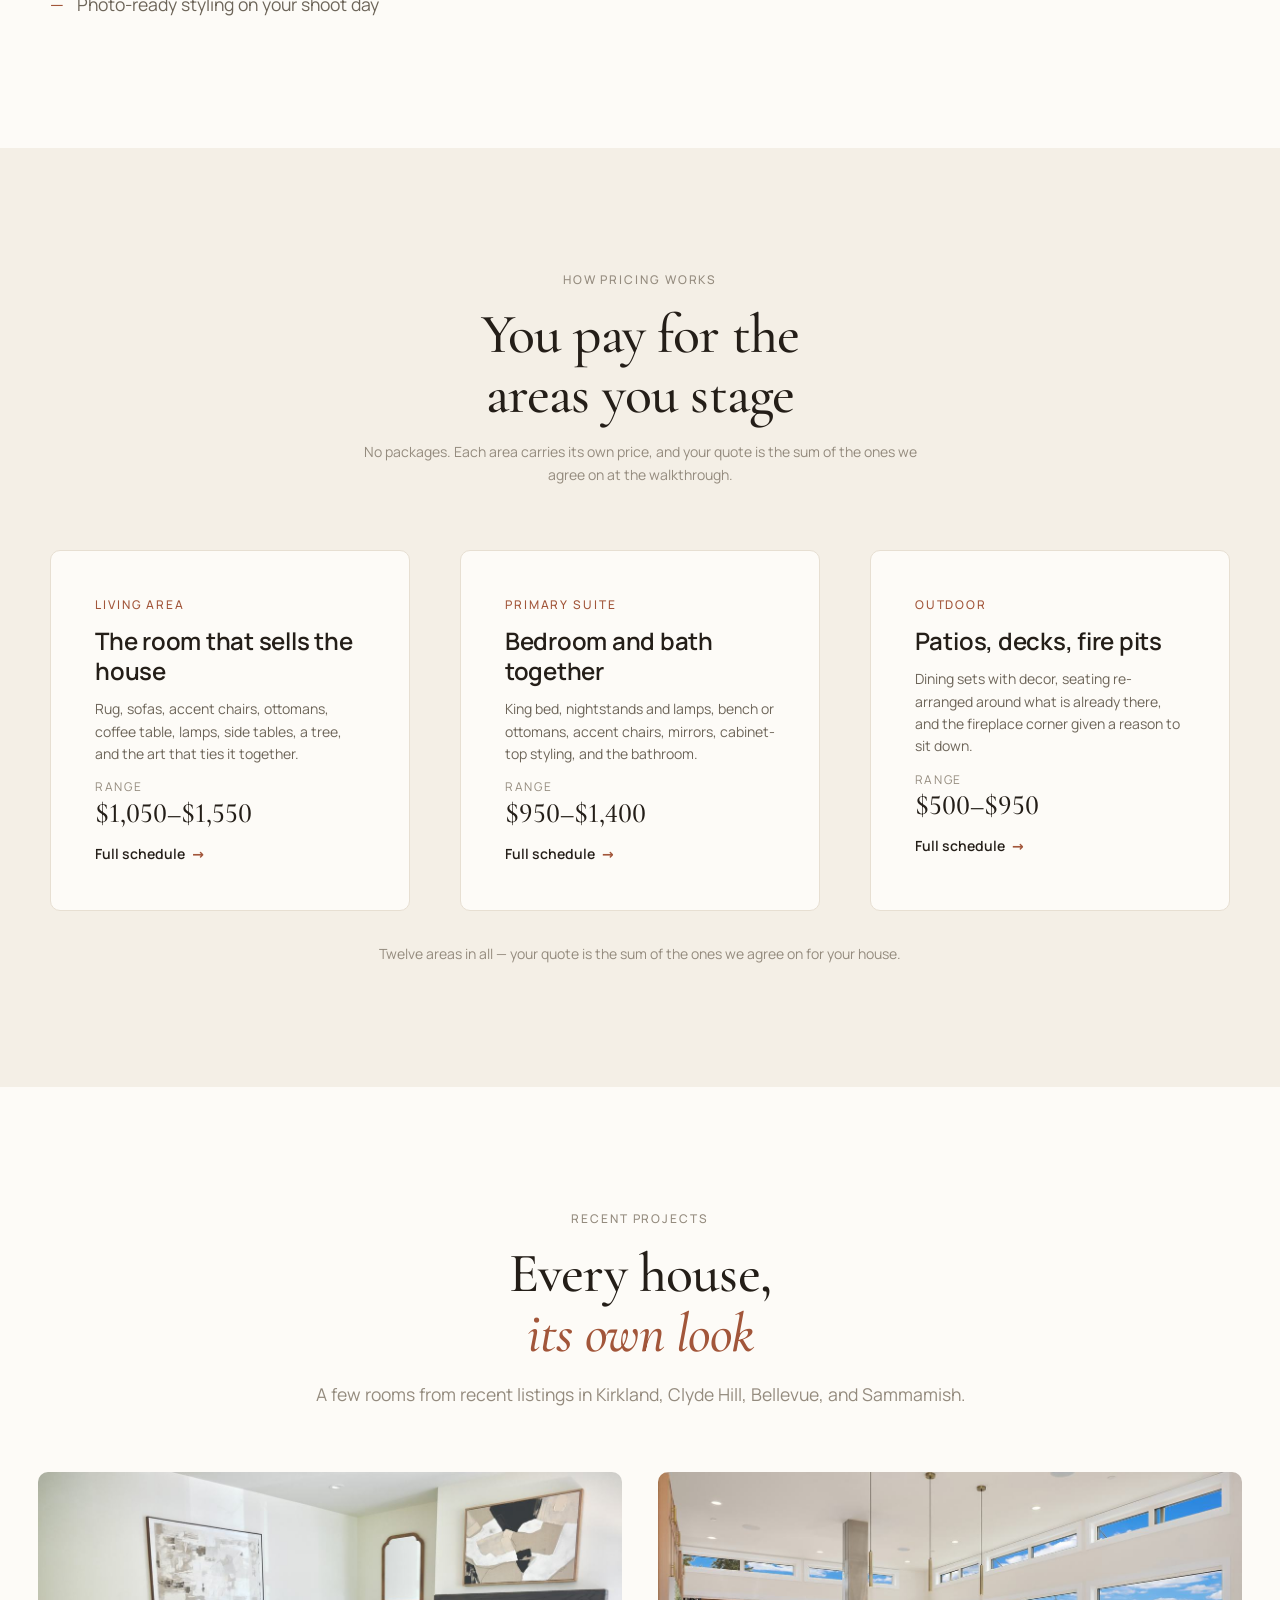
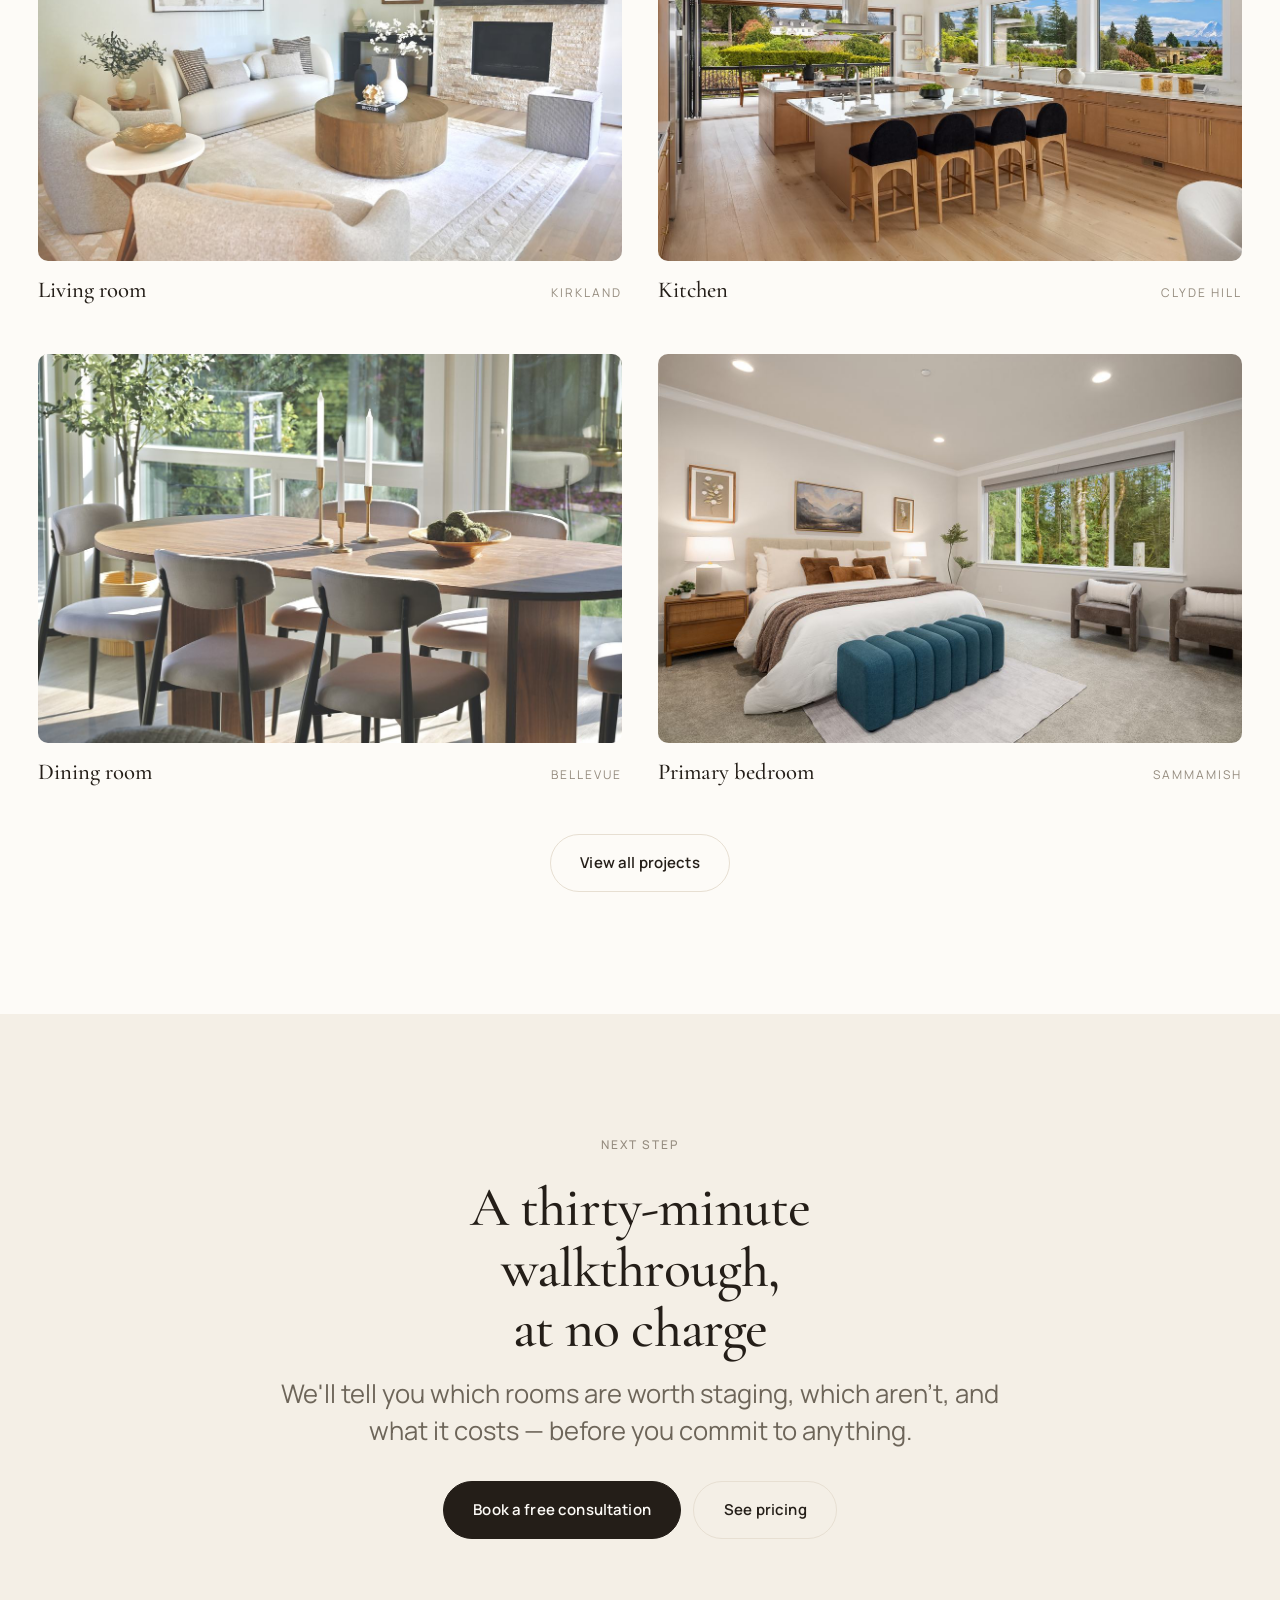
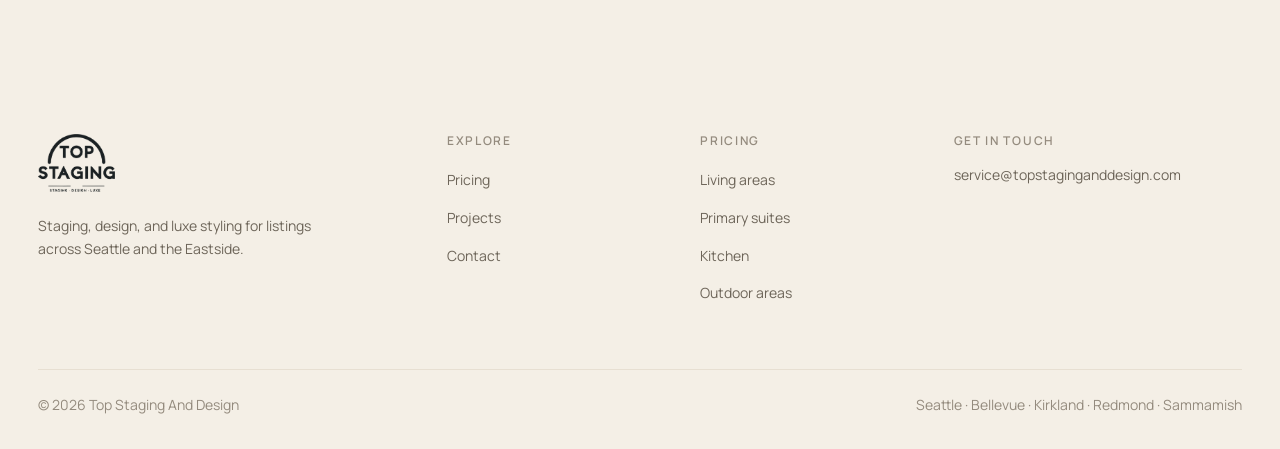
==== commit a0423920: "Add WebSite structured data so Google shows the site name Co-Authored-By: Claude Opus 5.5 <noreply@a" ====
--- a/index.html
+++ b/index.html
@@ -36,6 +36,16 @@
   "address": { "@type": "PostalAddress", "addressLocality": "Seattle", "addressRegion": "WA", "addressCountry": "US" }
 }
 </script>
+<!-- Google takes the site name shown in search results from this block. -->
+<script type="application/ld+json">
+{
+  "@context": "https://schema.org",
+  "@type": "WebSite",
+  "name": "Top Staging And Design",
+  "alternateName": ["Top Staging", "TopStagingAndDesign"],
+  "url": "https://www.topstaginganddesign.com/"
+}
+</script>
 </head>
 <body>
 <a class="skip" href="#main">Skip to content</a>
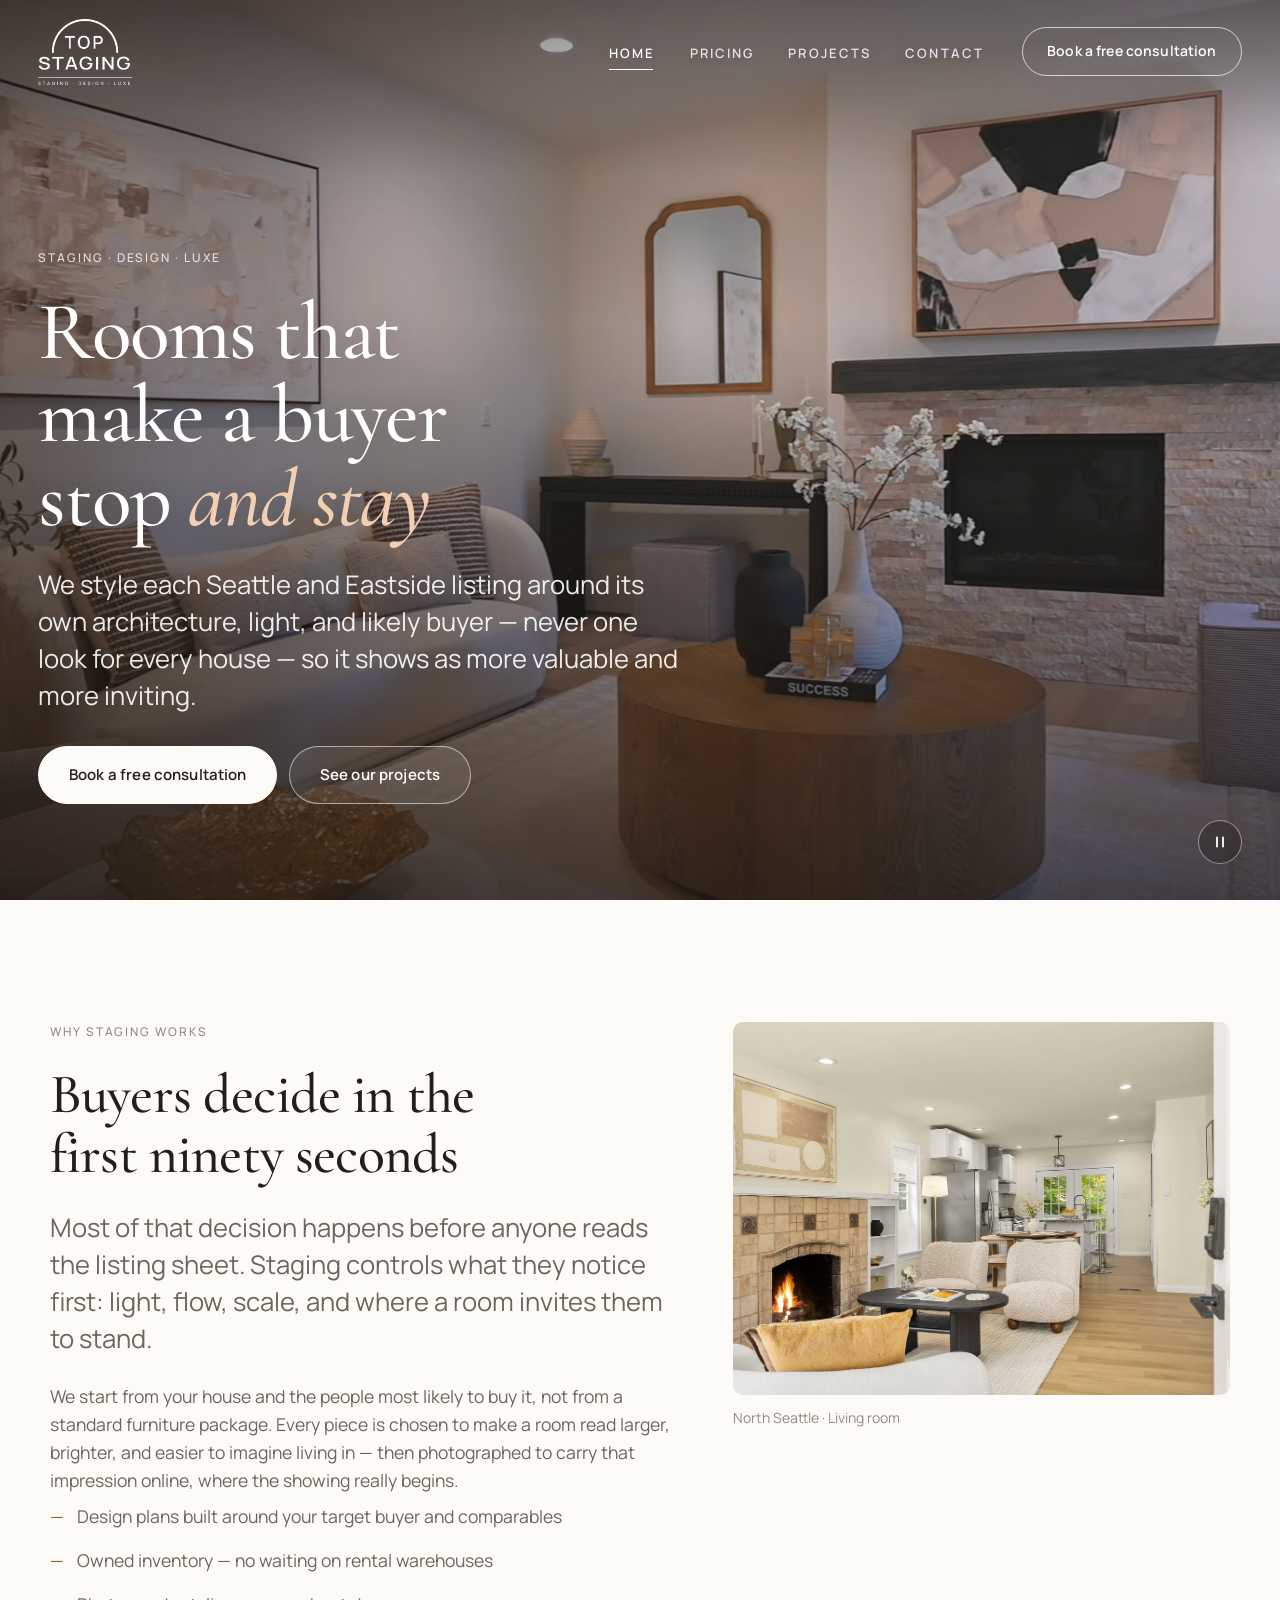
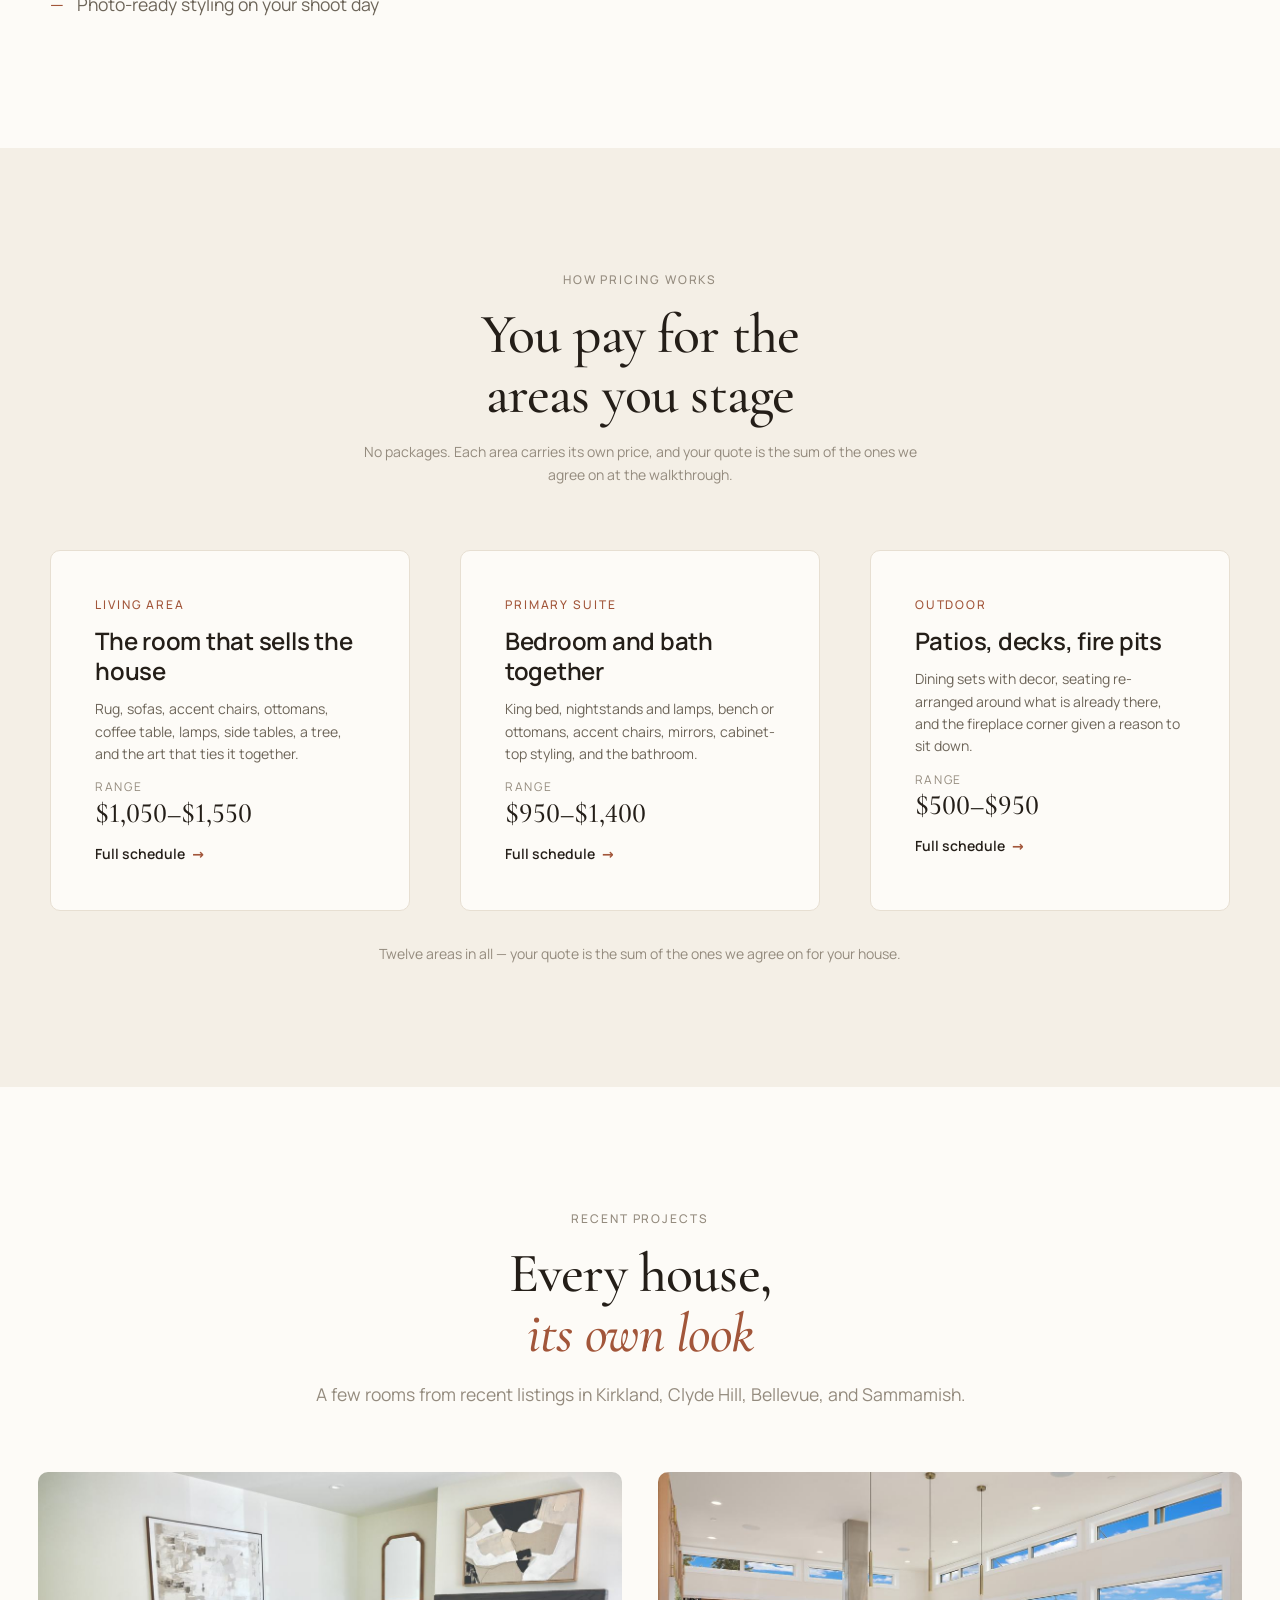
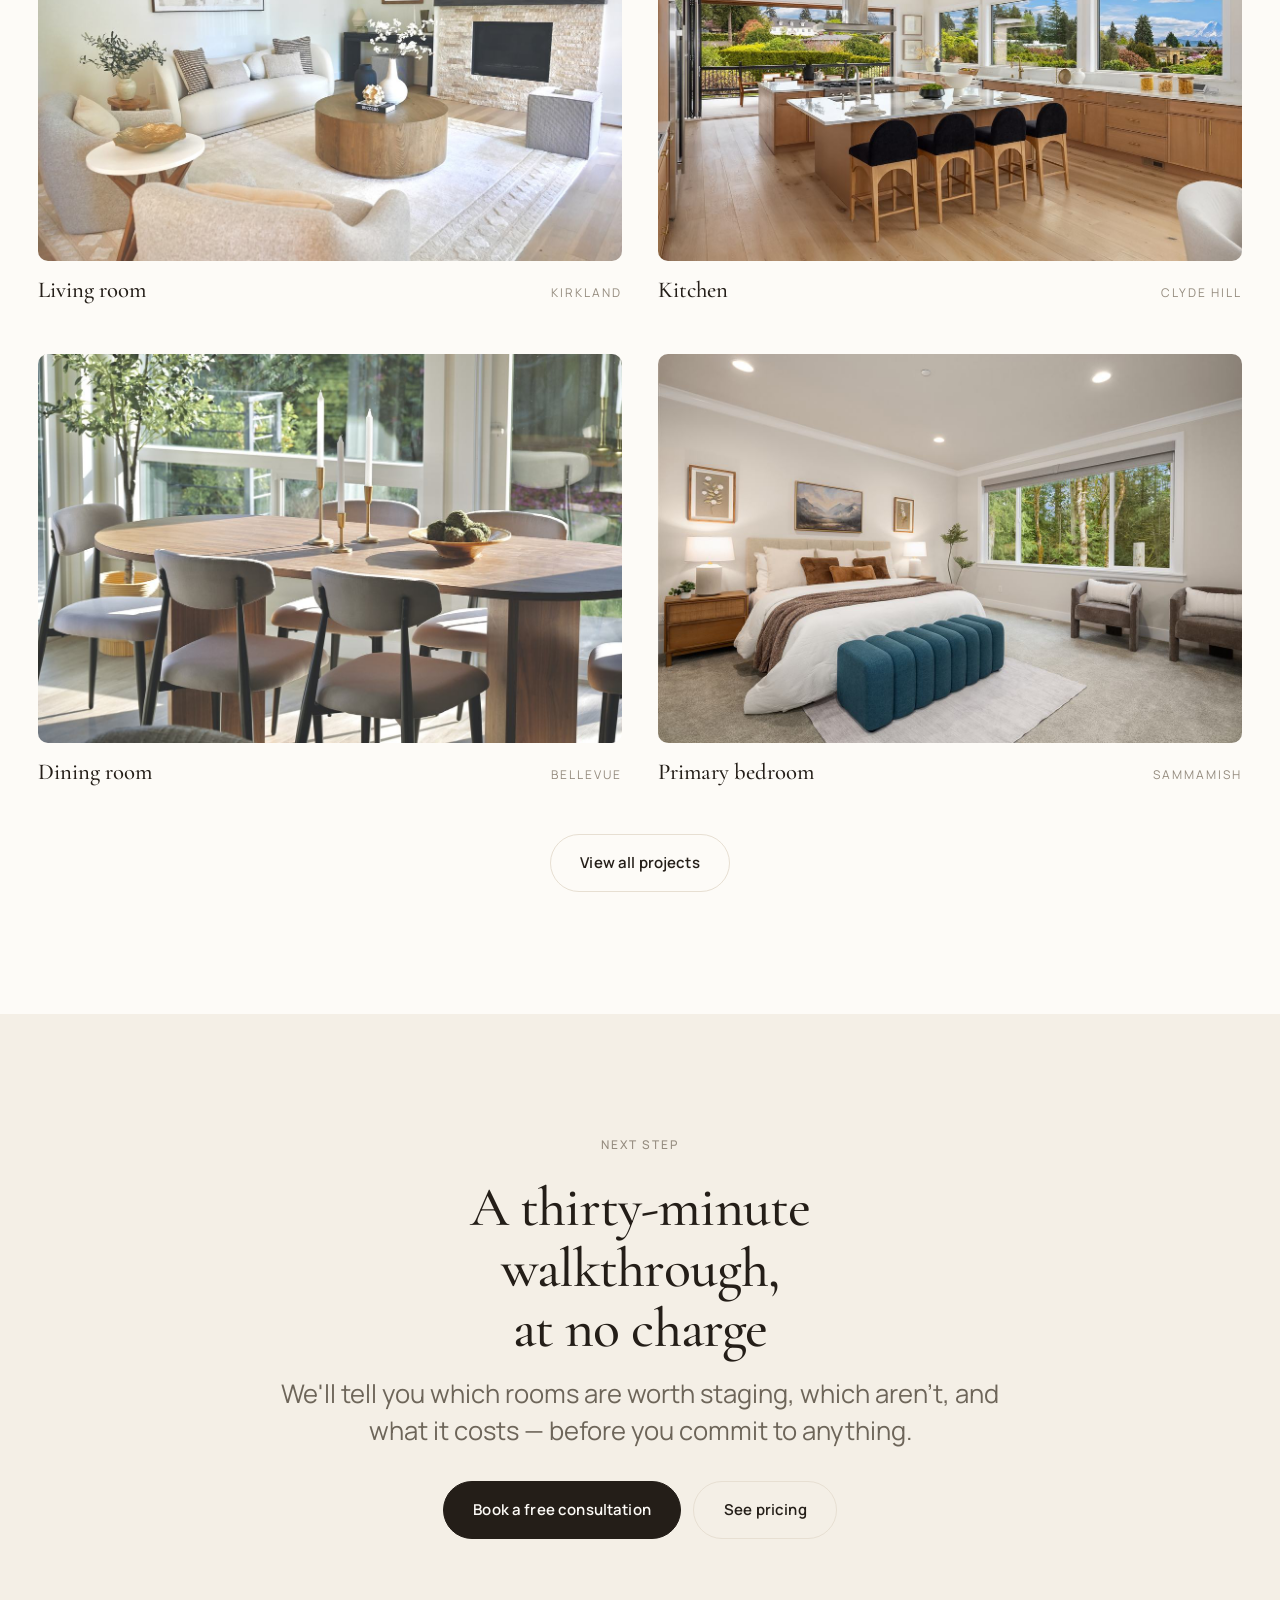
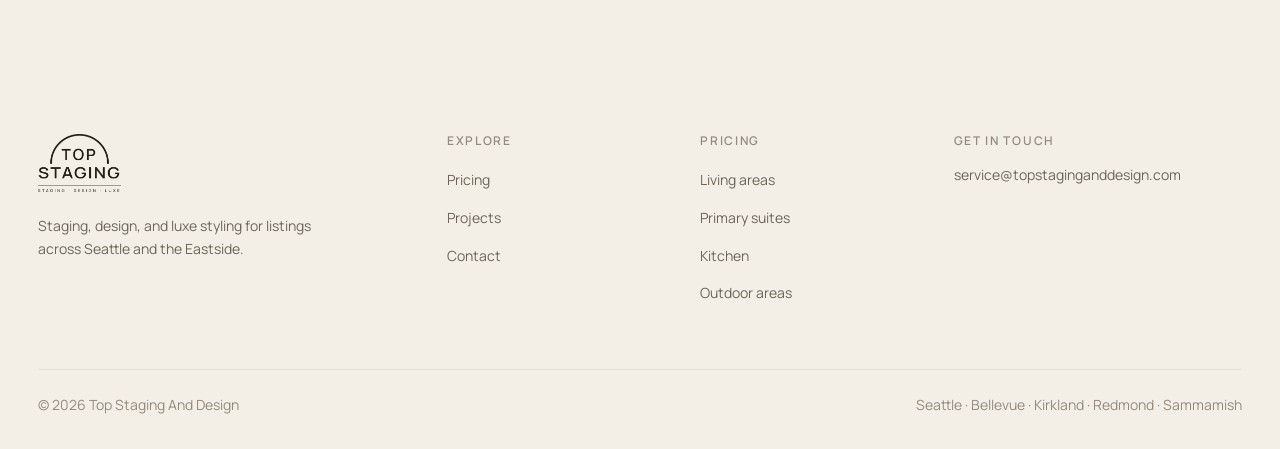
==== commit 112ab60d: "Replace the logo with the refined arch A true half-circle arch over TOP STAGING, lighter strokes and" ====
--- a/index.html
+++ b/index.html
@@ -29,7 +29,7 @@
   "description": "Area-based home staging and property styling for listings across Seattle and the Eastside.",
   "url": "https://www.topstaginganddesign.com/",
   "image": "https://www.topstaginganddesign.com/images/hero.jpg",
-  "logo": "https://www.topstaginganddesign.com/images/logo.png",
+  "logo": "https://www.topstaginganddesign.com/images/logo-arch.png",
   "email": "service@topstaginganddesign.com",
   "foundingDate": "2015",
   "areaServed": ["Seattle", "Bellevue", "Clyde Hill", "Kirkland", "Redmond", "Sammamish", "Issaquah", "Bothell", "Shoreline"],
@@ -52,7 +52,7 @@
 <header class="head-bar head-bar--over" data-stuck="false">
   <div class="wrap wrap--wide head-bar__in">
     <a class="brand" href="index.html">
-      <img src="images/logo.png" alt="Top Staging And Design" width="221" height="168" fetchpriority="high">
+      <img src="images/logo-arch.png" alt="Top Staging And Design" width="216" height="152" fetchpriority="high">
     </a>
     <button class="burger" type="button" aria-expanded="false" aria-controls="nav">
       <i aria-hidden="true"></i><i aria-hidden="true"></i><i aria-hidden="true"></i>
@@ -203,7 +203,7 @@
     <div class="foot__grid">
       <div>
         <a class="brand" href="index.html">
-      <img src="images/logo.png" alt="Top Staging And Design" width="221" height="168" loading="lazy">
+      <img src="images/logo-arch.png" alt="Top Staging And Design" width="216" height="152" loading="lazy">
     </a>
         <p class="foot__say">Staging, design, and luxe styling for listings across Seattle and the Eastside.</p>
       </div>
